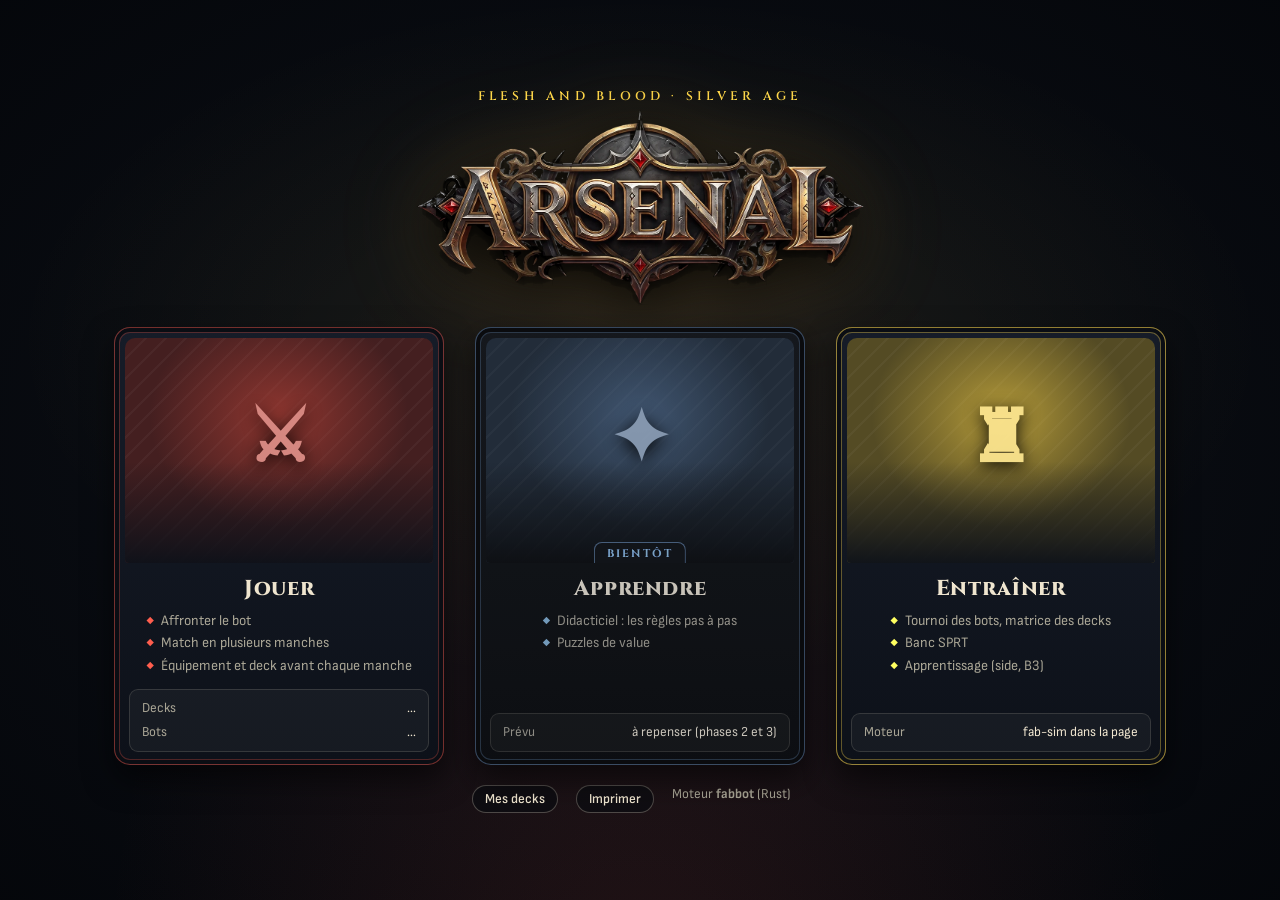
==== crates/ui/web/index.html @ 5b812be8 "Interface : lot 8 d'Arsenal, Entraîner (tournoi, SPRT, apprentissage dans la page) Co-Authored-By: C" ====
<!doctype html>
<html lang="fr" data-vue="accueil">
<head>
<meta charset="utf-8">
<meta name="viewport" content="width=device-width, initial-scale=1">
<title>Arsenal — FaB Silver Age</title>
<!-- Page servie par fab-web (crates/ui/src/serveur.rs, fichiers intégrés au
     programme). Un dossier par volet : commun/ (charte, navigation),
     accueil/, partie/, decks/. Plan : docs/rapatriement-arsenal.md. -->
<link rel="icon" href="commun/logo_arsenal.webp">
<link rel="stylesheet" href="https://fonts.googleapis.com/css2?family=Cinzel:wght@600;800&family=Sofia+Sans+Semi+Condensed:wght@400;600;700&family=IBM+Plex+Mono:wght@500;600&display=swap">
<link rel="stylesheet" href="commun/arsenal.css">
<link rel="stylesheet" href="accueil/accueil.css">
<link rel="stylesheet" href="partie/partie.css">
<link rel="stylesheet" href="partie/finition.css">
<link rel="stylesheet" href="decks/decks.css">
<link rel="stylesheet" href="impression/impression.css">
<link rel="stylesheet" href="entrainer/entrainer.css">
</head>
<body>
<section class="vue" id="v-accueil" aria-label="Accueil"></section>
<section class="vue" id="v-partie" aria-label="Partie">
  <div id="fx" aria-hidden="true"></div>
  <header>
    <a class="btn small home-btn" href="#accueil" title="Retour à l'accueil (le match continue)"><svg viewBox="0 0 24 24" fill="none" stroke="currentColor" stroke-width="2" aria-hidden="true"><path d="M3 11l9-7 9 7"/><path d="M5 10v10h14V10"/></svg>Accueil</a>
    <h1><img class="logo" src="commun/logo_arsenal.webp" alt="Arsenal" width="1200" height="531"></h1>
    <span class="info" id="info">Chargement…</span>
    <button id="b-annuler" title="Annuler votre dernier choix (touche A ou Ctrl+Z)">↶ Annuler</button>
    <span id="score"></span>
    <button id="b-exporter" title="Télécharger la sauvegarde du match (fichier .json)">Exporter</button>
    <button id="b-importer" title="Reprendre un match depuis un fichier de sauvegarde">Importer</button>
    <input type="file" id="f-importer" accept=".json,application/json" hidden>
    <button id="b-nouvelle">Nouveau match</button>
  </header>
  <main>
    <section id="preparation"></section>
    <section class="plateau" id="plateau">
      <div class="joueur" id="j-bot"></div>
      <div class="milieu" id="milieu"></div>
      <div class="joueur" id="j-vous"></div>
    </section>
    <aside>
      <div class="panneau">
        <h2>Votre choix</h2>
        <div id="resultat"></div>
        <div id="suite"></div>
        <div id="question"></div>
        <div id="options"></div>
        <div id="erreur"></div>
        <div class="reglages-fx">
          <label title="Cartes qui volent, impacts, PV qui défilent, bandeaux"><input type="checkbox" id="o-anim"> Animations</label>
          <label title="Le film des coups s'arrête avant les dégâts : cliquez « Continuer » (ou Espace)"><input type="checkbox" id="o-pause"> Pause avant les dégâts</label>
        </div>
        <p class="aide">Cliquez une carte surlignée pour la jouer, ou tirez-la : sur la chaîne pour la jouer ou défendre, sur votre pitch ou votre arsenal. Ou cliquez une option. Touches : 1 à 9 = option, P = passer, A ou Ctrl+Z = annuler. Survolez une carte pour son texte officiel.</p>
      </div>
      <div class="panneau" id="detail"><h2>Carte</h2><div class="vide">Survolez une carte.</div></div>
      <div class="panneau"><h2>Journal</h2><div id="journal"></div></div>
    </aside>
  </main>
  <div id="menu"></div>
  <div id="attente">Le bot réfléchit…</div>

  <dialog id="d-zone">
  <h2 id="d-zone-titre"></h2>
  <div id="d-zone-cartes" class="cartes"></div>
  <form method="dialog"><button>Fermer</button></form>
</dialog>
<dialog id="d-nouvelle">
    <form method="dialog" id="f-nouvelle">
      <h2 style="margin-top:0">Nouveau match</h2>
      <label>Votre deck <select name="deck"></select></label>
      <label>Deck du bot <select name="bot"></select></label>
      <label>Niveau du bot <select name="niveau"></select></label>
      <label>Manches à gagner <select name="manches"><option value="1">1 (une seule manche)</option><option value="2" selected>2 (au meilleur des 3)</option><option value="3">3 (au meilleur des 5)</option></select></label>
      <label>Graine <input name="graine" placeholder="au hasard" size="22"></label>
      <p class="aide">Avant chaque manche, vous choisissez votre équipement et vos 40 cartes parmi les 55. Même graine + mêmes decks = mêmes mélanges.</p>
      <button value="annuler" formnovalidate>Fermer</button>
      <button value="ok" class="principal">Lancer</button>
    </form>
  </dialog>

</section>
<section class="vue" id="v-decks" aria-label="Mes decks"></section>
<section class="vue" id="v-impression" aria-label="Imprimer"></section>
<section class="vue" id="v-entrainer" aria-label="Entraîner"></section>
<script src="commun/navigation.js"></script>
<script src="commun/cartes.js"></script>
<script src="accueil/accueil.js"></script>
<script src="partie/finition.js"></script>
<script src="partie/partie.js"></script>
<script src="decks/editeur.js"></script>
<script src="decks/decks.js"></script>
<script src="impression/impression.js"></script>
<script src="entrainer/entrainer.js"></script>
<script>Arsenal.montrer();</script>
</body>
</html>
---- crates/ui/web/commun/arsenal.css ----
/* Charte Arsenal, commune à tous les volets (lot 0 du plan de rapatriement,
   docs/rapatriement-arsenal.md). Reprise de l'Arsenal JS (gabarit.html,
   arsenal.css) : thème sombre, laiton, polices Cinzel / Sofia Sans / IBM Plex
   Mono (polices de secours si Internet manque). Chaque volet a sa propre
   feuille (accueil/, partie/…) : ici, seulement ce qui est partagé. */
:root {
  --bg: #0a0d13; --mat: #0e1219; --surface: #121722; --surface2: #171d2a;
  --ink: #efe5cf; --muted: #a9a595; --line: rgb(239 229 207 / .28); --line2: rgb(239 229 207 / .14);
  --primary: #efe5cf; --primary-ink: #14110c; --brass: #ffd84a; --brass-soft: rgb(255 216 74 / .12);
  --red: #e0574a; --yellow: #e6b422; --blue: #4f8fe0; --good: #63c98b; --dmg: #ff8a78;
  --glow: #ffe08a; --mc: #c9a24a; --oc: #c9483c;
  --shadow: 0 2px 6px rgb(0 0 0 / .65);
  --f-display: "Cinzel", "Palatino Linotype", Georgia, serif;
  --f-body: "Sofia Sans Semi Condensed", "Segoe UI", system-ui, sans-serif;
  --f-num: "IBM Plex Mono", ui-monospace, Menlo, monospace;
  color-scheme: dark;
}
* { box-sizing: border-box; }
html, body { min-height: 100%; }
body { margin: 0; background: var(--bg); color: var(--ink); font-family: var(--f-body); font-size: 15px; line-height: 1.35; }
button { font: inherit; color: inherit; }
h1, h2, h3 { font-family: var(--f-display); font-weight: 800; text-wrap: balance; }
.num { font-family: var(--f-num); font-variant-numeric: tabular-nums; }
.muted { color: var(--muted); }
[tabindex="-1"]:focus { outline: none; }

/* Boutons */
.btn { border: 1px solid var(--line); background: rgb(8 10 15 / .6); color: var(--ink); border-radius: 999px; padding: 6px 16px; cursor: pointer; min-height: 36px; font-weight: 700; transition: transform .12s, filter .12s, border-color .12s; }
.btn:hover { border-color: var(--ink); transform: translateY(-1px); }
.btn:active { transform: translateY(1px); }
.btn:focus-visible { outline: 2px solid #fff; outline-offset: 2px; }
.btn.primary { background: var(--primary); color: var(--primary-ink); border-color: var(--primary); box-shadow: 0 0 20px rgb(255 224 138 / .3); }
.btn.primary:hover { filter: brightness(1.08); }
.btn:disabled { opacity: .4; cursor: not-allowed; transform: none; box-shadow: none; }
.btn.quiet { background: transparent; }
.btn.small { min-height: 28px; padding: 3px 12px; font-size: .85rem; font-weight: 600; }
.btn.home-btn, a.btn { display: inline-flex; align-items: center; gap: 8px; text-decoration: none; }
.home-btn svg { width: 18px; height: 18px; }

/* Volets : un seul visible à la fois, choisi par le # de l'adresse (commun/navigation.js) */
.vue { display: none; }
html[data-vue="accueil"] #v-accueil, html[data-vue="partie"] #v-partie, html[data-vue="decks"] #v-decks, html[data-vue="impression"] #v-impression, html[data-vue="entrainer"] #v-entrainer { display: block; }

@media (prefers-reduced-motion: reduce) { *, *::before, *::after { animation: none !important; transition: none !important; } }
---- crates/ui/web/accueil/accueil.css ----
/* Accueil Arsenal (lot 0) : logo, trois volets Jouer / Apprendre / Entraîner.
   Repris d'arsenal.css de l'Arsenal JS. Pas de fond d'ArtStation (dépôt
   public) : seulement des halos. */
.homepg { position: relative; overflow: hidden; isolation: isolate; min-height: 100vh; min-height: 100dvh; }
.homepg::before { content: ""; position: absolute; inset: 0; z-index: -1; background: radial-gradient(ellipse 70% 55% at 50% 38%, rgb(255 216 74 / .08), transparent 70%), radial-gradient(ellipse at 50% 120%, rgb(201 72 60 / .14), transparent 60%), radial-gradient(ellipse at 50% 50%, transparent 40%, rgb(4 6 10 / .9)); }
.home { min-height: 100vh; min-height: 100dvh; display: flex; flex-direction: column; align-items: center; justify-content: center; gap: clamp(8px, 2.2vh, 24px); padding: clamp(10px, 2.5vh, 30px) 16px clamp(10px, 2vh, 24px); }
.brand { text-align: center; }
.brand small { display: block; font: 600 .78rem/1 var(--f-display); letter-spacing: .34em; color: var(--brass); margin-bottom: 4px; }
.brand h1 { margin: 0; line-height: 0; }
.brand .logo { width: clamp(240px, min(46vw, 50vh), 640px); max-width: 100%; height: auto; filter: drop-shadow(0 12px 26px rgb(0 0 0 / .85)) drop-shadow(0 0 40px rgb(255 190 70 / .18)); animation: logoin .9s cubic-bezier(.2,.8,.2,1) both; }
@keyframes logoin { from { opacity: 0; transform: translateY(-10px) scale(.96); } to { opacity: 1; transform: none; } }
.resume { display: flex; align-items: center; gap: 12px; flex-wrap: wrap; justify-content: center; padding: 8px 10px 8px 14px; border: 1px solid var(--line); border-radius: 999px; background: rgb(8 10 15 / .7); }
.resume[hidden] { display: none; }
.tiles3 { display: grid; grid-template-columns: repeat(3, minmax(0, 330px)); gap: clamp(16px, 2.4vw, 32px); width: 100%; justify-content: center; perspective: 1200px; }
.ht { --c: #c9a24a; position: relative; display: flex; flex-direction: column; text-align: left; padding: 0; border-radius: 16px; cursor: pointer; overflow: hidden; color: var(--ink); text-decoration: none;
  background: linear-gradient(180deg, #161c28, #0d1119); border: 1px solid color-mix(in srgb, var(--c) 55%, transparent);
  box-shadow: 0 14px 30px rgb(0 0 0 / .55), inset 0 0 0 4px rgb(10 13 19), inset 0 0 0 5px color-mix(in srgb, var(--c) 35%, transparent);
  transition: transform .25s cubic-bezier(.2,.8,.2,1), box-shadow .25s; transform-style: preserve-3d; }
.ht:hover, .ht:focus-visible { transform: translateY(-8px) rotateX(4deg); box-shadow: 0 24px 44px rgb(0 0 0 / .6), 0 0 40px color-mix(in srgb, var(--c) 40%, transparent), inset 0 0 0 4px rgb(10 13 19), inset 0 0 0 5px var(--c); }
.ht:focus-visible { outline: 2px solid #fff; outline-offset: 2px; }
.ht[aria-disabled="true"] { cursor: default; filter: saturate(.55) brightness(.85); }
.ht[aria-disabled="true"]:hover { transform: none; }
.ht .pic { position: relative; margin: 10px 10px 0; height: clamp(90px, 25vh, 250px); border-radius: 10px 10px 4px 4px; overflow: hidden; }
/* Illustration du volet : un dégradé à la couleur du volet (les images des cartes arrivent au lot 1) */
.ht .pic .art { position: absolute; inset: 0; transition: transform .6s; background:
  radial-gradient(ellipse 60% 70% at 50% 35%, color-mix(in srgb, var(--c) 55%, transparent), transparent 70%),
  repeating-linear-gradient(135deg, rgb(255 255 255 / .035) 0 2px, transparent 2px 14px),
  color-mix(in srgb, var(--c) 30%, #0b0e14); }
.ht .pic .art.illu { background-image: var(--art); background-repeat: no-repeat; background-size: 131.6% auto; background-position: 50% 24.1%; }
.ht .pic .art.illu ~ .sym { display: none; }
.ht .pic .split1 { clip-path: polygon(0 0, 62% 0, 38% 100%, 0 100%); }
.ht .pic .split2 { clip-path: polygon(62% 0, 100% 0, 100% 100%, 38% 100%); }
.ht .pic .vs { position: absolute; left: 50%; top: 50%; translate: -50% -50%; z-index: 2; font: 800 1.1rem/1 var(--f-display); color: var(--brass); text-shadow: 0 2px 8px #000; width: 46px; height: 46px; display: grid; place-items: center; border-radius: 50%; background: rgb(10 13 19 / .85); border: 1px solid var(--brass); }
.ht .pic .sym { position: absolute; left: 50%; top: 46%; translate: -50% -50%; z-index: 1; font: 800 clamp(2.6rem, 8vh, 4.6rem)/1 var(--f-display); color: color-mix(in srgb, var(--c) 60%, #fff); text-shadow: 0 4px 18px #000; opacity: .9; }
.ht:hover .pic .art { transform: scale(1.05); }
.ht .pic::after { content: ""; position: absolute; inset: 0; background: linear-gradient(180deg, transparent 55%, rgb(13 17 25 / .95)); }
.ht .badge { position: absolute; z-index: 2; left: 50%; bottom: -1px; translate: -50% 0; font: 700 .68rem/1 var(--f-display); letter-spacing: .2em; color: var(--c); filter: brightness(1.4); background: #0d1119; padding: 6px 12px 4px; border-radius: 8px 8px 0 0; border: 1px solid color-mix(in srgb, var(--c) 50%, transparent); border-bottom: 0; white-space: nowrap; }
.ht .txt { padding: clamp(6px, 1.2vh, 12px) 18px 4px; display: flex; flex-direction: column; gap: 6px; flex: 1; }
.ht h2 { margin: 0; font-size: clamp(1.1rem, 2.4vh, 1.35rem); letter-spacing: .03em; text-align: center; }
.ht .txt ul { margin: 2px 0 0; padding: 0; list-style: none; display: flex; flex-direction: column; gap: 3px; font-size: .9rem; color: var(--muted); align-self: center; }
.ht .txt li::before { content: "◆"; color: var(--c); font-size: .6rem; margin-right: 7px; vertical-align: 2px; filter: brightness(1.3); }
.ht .foot { margin: clamp(6px, 1.2vh, 10px) 14px clamp(8px, 1.4vh, 14px); padding: clamp(5px, 1vh, 9px) 12px; border-radius: 9px; background: rgb(255 255 255 / .04); border: 1px solid var(--line2); font-size: .85rem; display: flex; flex-direction: column; gap: 6px; }
.ht .foot .row { display: flex; justify-content: space-between; gap: 8px; align-items: center; }
.homefoot { display: flex; gap: 18px; flex-wrap: wrap; justify-content: center; color: var(--muted); font-size: .85rem; text-align: center; }
@media (max-width: 900px) { .tiles3 { grid-template-columns: minmax(0, 360px); } }
---- crates/ui/web/partie/partie.css ----
/* Écran de partie (lot 0 : l'écran d'origine de fab-web, rhabillé aux couleurs
   d'Arsenal ; les noms de variables d'origine pointent sur la charte commune). */
:root {
  --fond: var(--bg);
  --tapis: var(--surface);
  --zone: var(--surface2);
  --bord: var(--line2);
  --texte: var(--ink);
  --doux: var(--muted);
  --accent: var(--brass);
  --danger: var(--dmg);
  --ok: var(--good);
  --carte: #1b2029;
  --carte-texte: var(--ink);
  --rouge: var(--red);
  --jaune: var(--yellow);
  --bleu: var(--blue);
}
#v-partie { min-height: 100vh; background: radial-gradient(ellipse at 50% 0%, color-mix(in srgb, var(--oc) 14%, transparent), transparent 45%), radial-gradient(ellipse at 50% 100%, color-mix(in srgb, var(--mc) 14%, transparent), transparent 45%), var(--bg); }
header {
  display: flex; align-items: center; gap: 12px; flex-wrap: wrap;
  padding: 8px 16px; background: rgb(10 13 19 / .88); backdrop-filter: blur(8px); border-bottom: 1px solid var(--bord); position: sticky; top: 0; z-index: 5;
}
header h1 { margin: 0 8px 0 0; line-height: 0; }
header h1 .logo { height: 34px; width: auto; filter: drop-shadow(0 2px 6px rgb(0 0 0 / .8)); }
header .info { color: var(--doux); flex: 1; min-width: 200px; }
#v-partie button {
  font: inherit; color: var(--texte); background: rgb(8 10 15 / .6);
  border: 1px solid var(--line); border-radius: 999px; padding: 5px 14px; cursor: pointer;
}
#v-partie button:hover:not(:disabled) { border-color: var(--ink); }
#v-partie button:disabled { opacity: .45; cursor: default; }
#v-partie button.principal { background: var(--primary); color: var(--primary-ink); border-color: var(--primary); font-weight: 700; box-shadow: 0 0 16px rgb(255 224 138 / .25); }
main {
  display: grid; grid-template-columns: minmax(0, 1fr) 380px; gap: 12px; padding: 12px 16px;
}
@media (max-width: 1000px) { main { grid-template-columns: 1fr; } }
.plateau { display: flex; flex-direction: column; gap: 10px; min-width: 0; }
.joueur { background: linear-gradient(180deg, rgb(255 255 255 / .03), transparent 40%), var(--tapis); border: 1px solid var(--bord); border-radius: 10px; padding: 10px; }
.joueur.actif { border-color: var(--accent); box-shadow: 0 0 22px rgb(255 216 74 / .18); }
.entete-joueur { display: flex; align-items: center; gap: 14px; flex-wrap: wrap; margin-bottom: 6px; }
.heros { font: 800 16px/1.2 var(--f-display); letter-spacing: .03em; cursor: pointer; }
.vie { font: 600 22px/1 var(--f-num); color: var(--danger); }
.compteur { color: var(--doux); }
.compteur b { color: var(--texte); }
.marque { background: var(--danger); color: white; border-radius: 4px; padding: 0 6px; font-size: 12px; }
.rangees { display: flex; flex-wrap: wrap; gap: 8px 16px; }
.zone { min-width: 0; }
.zone > .titre { font: 600 10px/1.2 var(--f-display); text-transform: uppercase; letter-spacing: .14em; color: var(--doux); margin: 4px 0 3px; }
.cartes { display: flex; flex-wrap: wrap; gap: 6px; min-height: 20px; }
.vide { color: var(--doux); font-style: italic; font-size: 12px; padding: 2px 0; }
.carte {
  position: relative; width: 112px; min-height: 92px; padding: 14px 6px 22px;
  background: var(--carte); color: var(--carte-texte); border-radius: 7px;
  border: 2px solid transparent; cursor: pointer; user-select: none;
  box-shadow: var(--shadow); font-size: 12px; border-color: rgb(239 229 207 / .1);
}
.carte .bande { position: absolute; left: 0; right: 0; top: 0; height: 8px; border-radius: 5px 5px 0 0; background: #999; }
.carte.rouge .bande { background: var(--rouge); }
.carte.jaune .bande { background: var(--jaune); }
.carte.bleu .bande { background: var(--bleu); }
.carte .nom { font-family: var(--f-display); font-weight: 800; line-height: 1.15; padding-right: 12px; }
.carte .genre { color: var(--muted); font-size: 11px; }
.carte .det { color: #cfc7b3; font-size: 11px; margin-top: 2px; }
.carte .stats { position: absolute; left: 6px; right: 6px; bottom: 3px; display: flex; justify-content: space-between; font: 600 12px/1 var(--f-num); }
.carte .cout { position: absolute; right: 5px; top: 10px; font: 600 12px/1 var(--f-num); color: var(--brass); }
.carte .pui { color: var(--dmg); }
.carte .def { color: #9cc0f0; }
.carte.engage { transform: rotate(4deg); opacity: .75; }
.carte.cachee { width: 100px; height: 140px; min-height: 0; background: radial-gradient(circle at 50% 50%, #7a2318 0 18%, #2a0f0c 19% 30%, #14100e 31%); border: 1px solid #3a2f22; color: #f3e3d3; display: flex; align-items: center; justify-content: center; cursor: default; }
.carte.face-cachee { border-style: dashed; border-color: #7a5a3a; }
.carte .fc { color: #7a5a3a; font-size: 10px; font-style: italic; }
.carte.jouable { border-color: var(--glow); box-shadow: 0 0 0 1px var(--glow), 0 0 12px 2px rgb(255 224 138 / .55); animation: pulse 1.8s infinite; }
@keyframes pulse { 50% { box-shadow: 0 0 0 1px var(--glow), 0 0 22px 5px rgb(255 224 138 / .6); } }
.carte.petite { width: 96px; min-height: 60px; padding-bottom: 18px; }
.milieu { background: rgb(8 10 15 / .55); border: 1px dashed var(--bord); border-radius: 10px; padding: 10px; min-height: 60px; }
.maillon { display: flex; align-items: flex-start; gap: 10px; flex-wrap: wrap; padding: 6px 0; border-top: 1px solid var(--line2); }
.maillon:first-of-type { border-top: 0; }
.maillon .resume { min-width: 150px; color: var(--doux); }
.maillon .resume b { color: var(--texte); }
.pile li { margin: 2px 0; }
aside { display: flex; flex-direction: column; gap: 10px; min-width: 0; }
.panneau { background: var(--tapis); border: 1px solid var(--bord); border-radius: 10px; padding: 10px; }
.panneau h2 { font: 600 .78rem/1.2 var(--f-body); text-transform: uppercase; letter-spacing: .14em; color: var(--doux); margin: 0 0 6px; }
#question { font-weight: 700; margin-bottom: 8px; color: var(--accent); }
#options { display: flex; flex-direction: column; gap: 4px; max-height: 42vh; overflow: auto; }
#options button { text-align: left; border-radius: 10px; }
#options button .no { display: inline-block; min-width: 22px; color: var(--accent); font-weight: 700; }
#options button.passer { color: var(--doux); }
#detail .fiche { font-weight: 700; margin-bottom: 4px; }
#detail .type { color: var(--doux); font-style: italic; margin-bottom: 4px; }
#detail .texte { white-space: pre-wrap; }
#journal { max-height: 34vh; overflow: auto; font-size: 13px; }
#journal .debut { color: var(--accent); font-weight: 700; margin-top: 6px; }
#journal div { padding: 1px 0; }
#resultat { font: 800 20px/1.2 var(--f-display); color: var(--accent); }
#attente { position: fixed; right: 16px; bottom: 16px; background: rgb(8 10 15 / .9); color: var(--ink); border: 1px solid var(--accent); padding: 8px 14px; border-radius: 8px; display: none; }
#erreur { color: var(--danger); font-weight: 700; }
#menu { position: fixed; z-index: 10; background: #10141d; border: 1px solid var(--accent); border-radius: 8px; padding: 6px; display: none; flex-direction: column; gap: 4px; max-width: 360px; }
#menu button { text-align: left; }
dialog { background: linear-gradient(#141a26, #0c0f16); color: var(--texte); border: 1px solid var(--accent); border-radius: 10px; }
dialog label { display: block; margin: 8px 0; }
dialog select, dialog input { font: inherit; padding: 5px 8px; margin-left: 6px; border-radius: 8px; border: 1px solid var(--line); background: var(--surface); color: var(--ink); }
dialog h2 { font-size: 1.5rem; letter-spacing: .05em; }
dialog::backdrop { background: rgb(0 0 0 / .66); backdrop-filter: blur(3px); }
details summary { cursor: pointer; color: var(--doux); font-size: 12px; }
.aide { color: var(--doux); font-size: 12px; }
#score { font-weight: 700; color: var(--accent); }
#preparation { display: none; flex-direction: column; gap: 10px; min-width: 0; }
#preparation .bloc { background: var(--tapis); border: 1px solid var(--bord); border-radius: 10px; padding: 10px; }
#preparation h2 { font-size: 16px; letter-spacing: .03em; margin: 0 0 6px; }
.carte.choisie { border-color: var(--ok); box-shadow: 0 0 0 3px rgba(111,207,143,.45), 0 1px 3px rgba(0,0,0,.4); }
.carte.non-choisie { opacity: .55; }
.carte-deck { display: flex; flex-direction: column; align-items: center; gap: 3px; }
.qte { display: flex; align-items: center; gap: 4px; }
.qte button { padding: 0 9px; }
.qte b { min-width: 34px; text-align: center; }
#total { font-size: 18px; font-weight: 800; }
#total.ok { color: var(--ok); }
#total.ko { color: var(--danger); }
.barre { display: flex; align-items: center; gap: 12px; flex-wrap: wrap; position: sticky; top: 0; z-index: 2; background: var(--tapis); padding: 4px 0; }

/* ---------- Images des cartes (lot 1) ---------- */
.carte.img { width: 100px; height: 140px; min-height: 0; padding: 0; border: 0; border-radius: 5px; overflow: hidden; }
.carte.img.petite, .carte.cachee.petite { width: 86px; height: 120px; }
.carte.img > :not(img):not(.pastilles) { display: none; }
.carte.img > img { position: absolute; inset: 0; width: 100%; height: 100%; object-fit: cover; border-radius: 5px; }
.carte.img.jouable { outline: 2px solid var(--glow); outline-offset: 1px; }
.carte.img.choisie { outline: 3px solid var(--ok); outline-offset: 1px; }
.carte.img.face-cachee > img { filter: brightness(.7) saturate(.6); }
.carte .pastilles { position: absolute; left: 3px; right: 3px; bottom: 3px; display: flex; flex-wrap: wrap; gap: 2px; justify-content: flex-end; z-index: 2; }
.carte .pastilles span { font: 600 10px/1.1 var(--f-num); background: rgb(8 10 15 / .88); color: #fff; border: 1px solid var(--brass); border-radius: 999px; padding: 1px 5px; }
.carte .pastilles .pui { color: var(--dmg); } .carte .pastilles .def { color: #9cc0f0; }
#detail .grande { margin: 0 auto 8px; width: min(100%, 220px); aspect-ratio: .716; border-radius: 10px; overflow: hidden; box-shadow: 0 10px 30px #000; background: #1b2029; }
#detail .grande:not(:has(img)) { display: none; }
#detail .grande img { width: 100%; height: 100%; object-fit: cover; display: block; }
#detail .nom-fr { font: 800 1rem/1.2 var(--f-display); color: var(--brass); }
.ava { --s: 40px; width: var(--s); height: var(--s); border-radius: 50%; flex: none; background-color: #0b0e14; background-image: var(--art); background-size: 175% auto; background-position: 50% 21%; border: 2px solid var(--accent); cursor: pointer; }

/* ---------- Tapis (disposition de l'Arsenal JS) ----------
   H = héros, armes, arsenal, permanents ; S = équipement, pitch, deck,
   cimetière, banni (3 S empilées = héros + arsenal). Format 63 × 88 mm. */
#v-partie {
  --g: 7px;
  --H: clamp(84px, 13.5vh, 150px);
  --S: calc((2 * var(--H) - var(--g)) / 3);
  --W: calc(var(--H) * .716); --SW: calc(var(--S) * .716);
}
.joueur { padding: 8px 10px; }
.aire { display: grid; grid-template-columns: auto minmax(0, 1fr); gap: 8px 18px; align-items: start; }
.aire.o { grid-template-columns: minmax(0, 1fr) auto; }
.aire.o .arena { grid-column: 2; grid-row: 1; }
.aire.o .etat-joueur { grid-column: 1; grid-row: 1; align-items: flex-end; text-align: right; }
.aire .main-vous { grid-column: 1 / -1; }
.arena { display: flex; gap: var(--g); height: calc(2 * var(--H) + var(--g)); --c: var(--accent); }
.arena.o { flex-direction: row-reverse; --c: var(--danger); }
.col { display: flex; flex-direction: column; justify-content: space-between; align-items: center; gap: var(--g); flex: none; }
.arena.o .col { flex-direction: column-reverse; }
.col.large { width: var(--W); } .col.etroite { width: var(--SW); }
.col.bras { justify-content: center; }
.col.bras, .col.pitchcol { width: calc(var(--SW) * 1.45); }
.arena.m .col.bras, .arena.o .col.pitchcol { align-items: flex-start; }
.arena.o .col.bras, .arena.m .col.pitchcol { align-items: flex-end; }
.col .espace { height: var(--S); flex: none; }
.z { position: relative; flex: none; display: grid; place-items: center; border: 1px solid rgb(239 229 207 / .18); border-radius: 8px; background: rgb(6 8 12 / .42); padding: 0; color: inherit; font: inherit; }
#v-partie button.z { border-radius: 8px; padding: 0; background: rgb(6 8 12 / .42); }
.z.big { --zh: var(--H); height: var(--H); width: var(--W); }
.z.sm { --zh: var(--S); height: var(--S); width: var(--SW); }
.z::after { content: attr(data-l); position: absolute; left: 50%; translate: -50% 0; bottom: -7px; font: 600 .5rem/1 var(--f-display); letter-spacing: .12em; text-transform: uppercase; color: var(--doux); background: var(--tapis); padding: 1px 5px; border-radius: 4px; white-space: nowrap; pointer-events: none; z-index: 3; }
.arena.o .z::after { bottom: auto; top: -7px; }
.z.vide::before { content: attr(data-l); font: 600 .55rem/1.2 var(--f-display); letter-spacing: .1em; text-transform: uppercase; color: rgb(239 229 207 / .3); text-align: center; padding: 3px; }
.z.vide::after { display: none; }
.z > .n { position: absolute; right: 3px; top: 3px; z-index: 3; font: 600 11px/1 var(--f-num); background: rgb(8 10 15 / .88); border: 1px solid var(--line); border-radius: 999px; padding: 2px 5px; }
.z.heros { border: 2px solid var(--c); box-shadow: 0 0 18px color-mix(in srgb, var(--c) 45%, transparent); }
.arena.actif .z.heros { animation: herosactif 2.4s ease-in-out infinite; }
@keyframes herosactif { 50% { box-shadow: 0 0 30px 4px color-mix(in srgb, var(--c) 65%, transparent); } }
.z.heros.touche { animation: herostouche .5s both; }
.z .pv { position: absolute; left: 50%; translate: -50% 0; bottom: 8%; z-index: 3; font: 700 calc(var(--H) * .2)/1 var(--f-num); color: #fff; background: rgb(8 10 15 / .85); border: 2px solid var(--danger); border-radius: 999px; padding: 2px 10px; text-shadow: 0 1px 2px #000; }
.z .marque { position: absolute; top: 4px; left: 4px; z-index: 3; }
/* Une carte posée dans une zone en prend la taille */
.z .carte, .z .carte.petite, .z .carte.img, .z .carte.img.petite, .z .carte.cachee { width: calc(var(--zh) * .716 - 4px); height: calc(var(--zh) - 4px); min-height: 0; padding: 4px; font-size: 10px; overflow: hidden; }
.z .carte.img, .z .carte.img.petite { padding: 0; }
.z .carte .stats { font-size: 10px; }
.z .carte .det { display: none; }
.z .carte.img .det { display: block; }
.z .carte.engage { transform: rotate(8deg); }
.z .dos { width: calc(var(--zh) * .716 - 4px); height: calc(var(--zh) - 4px); border-radius: 5px; background: radial-gradient(circle at 50% 50%, #7a2318 0 18%, #2a0f0c 19% 30%, #14100e 31%); border: 1px solid #3a2f22; }
/* Pitch en éventail, collé au deck */
.z.sm.pitch { width: auto; min-width: var(--SW); display: flex; justify-content: flex-end; }
.arena.o .z.sm.pitch { justify-content: flex-start; }
.eventail { display: flex; }
.z.pitch .eventail > .carte + .carte { margin-left: calc(var(--SW) * (.45 / var(--k, 1)) - var(--SW)); }
/* Permanents (auras, objets, alliés) en paquet dans leur zone */
.perms { display: flex; justify-content: center; }
.perms > .carte { width: calc(var(--H) * .6) !important; height: calc(var(--H) * .84) !important; }
.perms > .carte + .carte { margin-left: calc(var(--H) * -.42); }
/* À côté du tapis : compteurs, main du bot */
.etat-joueur { display: flex; flex-direction: column; gap: 6px; min-width: 0; padding-top: 4px; }
.etat-joueur .qui { font: 800 15px/1.2 var(--f-display); letter-spacing: .03em; }
.etat-joueur .compteur b { font: 600 20px/1 var(--f-num); color: var(--brass); }
.main-bot .lib, .main-vous .lib { display: block; font: 600 10px/1.2 var(--f-display); text-transform: uppercase; letter-spacing: .14em; color: var(--doux); margin: 2px 0 4px; }
.dos-main { --zh: calc(var(--S) * .8); }
.dos-main .dos { width: calc(var(--zh) * .716); height: var(--zh); border-radius: 5px; background: radial-gradient(circle at 50% 50%, #7a2318 0 18%, #2a0f0c 19% 30%, #14100e 31%); border: 1px solid #3a2f22; box-shadow: var(--shadow); }
.dos-main .dos + .dos { margin-left: calc(var(--zh) * -.45); }
.aire.o .dos-main { justify-content: flex-end; }
#d-zone { max-width: 900px; }
#d-zone .cartes { max-height: 70vh; overflow: auto; margin: 10px 0; }
@media (max-width: 1250px) { .aire, .aire.o { grid-template-columns: minmax(0, 1fr); } .aire.o .arena, .aire.o .etat-joueur { grid-column: 1; grid-row: auto; } .aire.o .etat-joueur { align-items: flex-start; text-align: left; } }
.z .carte .pastilles { flex-direction: column; align-items: flex-end; flex-wrap: nowrap; }
.z .carte .pastilles span { font-size: 8px; max-width: 100%; overflow: hidden; text-overflow: ellipsis; white-space: nowrap; padding: 1px 4px; }

/* ---------- Ajustement avant la manche (lot 4c) ---------- */
.seg-sources { display: inline-flex; gap: 4px; align-items: center; flex-wrap: wrap; }
#v-partie .seg-sources button { border-radius: 999px; padding: 4px 12px; font-size: 13px; }
#v-partie .seg-sources button[aria-pressed=true] { background: var(--ink); color: var(--primary-ink, #14110c); border-color: var(--ink); }
.rangee-zones { display: flex; flex-wrap: wrap; gap: 8px 22px; }
.piles { --cw: 96px; display: flex; flex-wrap: wrap; gap: 12px 10px; align-items: flex-start; margin-top: 8px; }
.pile-cartes { position: relative; width: var(--cw); height: calc(var(--cw) / .716 + var(--cw) * .2 * (var(--t) - 1)); cursor: pointer; outline-offset: 3px; }
.pile-cartes .ex { position: absolute; left: 0; top: calc(var(--cw) * .2 * var(--i)); width: var(--cw); height: calc(var(--cw) / .716); border-radius: 6px; overflow: hidden; background: #1b2029; border: 1px solid var(--bord); box-shadow: 0 2px 6px #000; transition: filter .15s, transform .15s; }
.pile-cartes .ex img { position: absolute; inset: 0; width: 100%; height: 100%; object-fit: cover; }
.pile-cartes .ex .nm { position: absolute; left: 4px; right: 4px; top: 6px; font: 700 11px/1.15 var(--f-display); }
.pile-cartes .ex.a-img .nm { display: none; }
.pile-cartes .ex.c-rouge { border-top: 3px solid var(--rouge); } .pile-cartes .ex.c-jaune { border-top: 3px solid var(--jaune); } .pile-cartes .ex.c-bleu { border-top: 3px solid var(--bleu); }
.pile-cartes .ex.off { filter: grayscale(1) brightness(.4); }
.pile-cartes:hover .ex:not(.off) { transform: translateY(-2px); }
.pile-cartes .q { position: absolute; right: -4px; bottom: -6px; z-index: 5; font: 700 12px/1 var(--f-num); background: var(--brass); color: #14110c; border-radius: 999px; padding: 3px 7px; }
.pile-cartes.eteinte .q { background: #5a5f6a; color: #fff; }
.pile-cartes.secoue { animation: pilesecoue .3s; }
@keyframes pilesecoue { 25% { transform: translateX(-4px); } 75% { transform: translateX(4px); } }
---- crates/ui/web/partie/finition.css ----
/* Plateau animé (lot 2), d'après finition.css de l'Arsenal JS. */
#fx { position: fixed; inset: 0; pointer-events: none; z-index: 30; overflow: hidden; }
#fxc { position: absolute; inset: 0; }
.carte.vol { pointer-events: none; transition: none; animation: none; box-shadow: 0 16px 34px rgb(0 0 0 / .75); z-index: 31; }
.carte.slam { animation: slam .45s cubic-bezier(.2, .9, .3, 1); }
@keyframes slam { 0% { transform: scale(1.4) rotateX(24deg); filter: brightness(1.8); } 60% { transform: scale(.95); } 100% { transform: none; } }
.ava.touche { animation: herostouche .5s both; }
@keyframes herostouche { 20% { transform: scale(1.25); box-shadow: 0 0 0 4px #ff5a44, 0 0 30px #ff2a00; filter: brightness(1.6) saturate(1.4); } }
.vie b { display: inline-block; font: inherit; }
.vie b.bump { animation: viebump .18s; }
@keyframes viebump { 50% { transform: scale(1.35); filter: brightness(1.8); } }
#plateau.secoue { animation: secoue .38s; }
@keyframes secoue { 15% { transform: translate(-7px, 4px) rotate(-.3deg); } 35% { transform: translate(6px, -5px) rotate(.3deg); } 55% { transform: translate(-4px, 3px); } 75% { transform: translate(3px, -2px); } }
.fxfloat { position: absolute; translate: -50% -50%; font: 800 3.2rem/1 var(--f-display); color: #ff5a44; text-shadow: 0 4px 0 #3a0600, 0 0 30px #ff2a00, 0 0 4px #fff; animation: dmgfloat 1.5s cubic-bezier(.2, .8, .3, 1) forwards; white-space: nowrap; }
.fxfloat.big { font-size: 4.6rem; }
.fxfloat.plus { color: var(--brass); font-size: 2.2rem; text-shadow: 0 3px 0 #3a2a00, 0 0 24px #ffb400; }
@keyframes dmgfloat { 0% { opacity: 0; transform: scale(.5); } 15% { opacity: 1; transform: translateY(-8px) scale(1.2); } 80% { opacity: 1; transform: translateY(-40px); } 100% { opacity: 0; transform: translateY(-56px); } }
.fxbanner { position: absolute; text-align: center; padding: 14px 0; font: 800 clamp(1.4rem, 3vw, 2.4rem)/1 var(--f-display); letter-spacing: .1em; color: #fff; text-shadow: 0 2px 10px #000;
  background: linear-gradient(90deg, transparent, color-mix(in srgb, var(--c) 75%, #000) 25%, color-mix(in srgb, var(--c) 75%, #000) 75%, transparent); animation: sweep 1.3s ease-out both; }
.fxbanner.petite { padding: 6px 0; font-size: .95rem; letter-spacing: .14em; text-transform: uppercase; animation-duration: 1.1s; }
@keyframes sweep { 0% { opacity: 0; transform: translateX(-12%) scaleX(.6); } 20%, 70% { opacity: 1; transform: none; } 100% { opacity: 0; transform: translateX(8%); } }

/* Tirer une carte : chaîne de laiton vers la zone visée */
.carte.tiree { z-index: 40; cursor: grabbing; box-shadow: 0 24px 40px rgb(0 0 0 / .7), 0 0 0 2px var(--glow); animation: none; transition: none; }
#j-vous .carte.jouable { touch-action: none; }
[data-depot].depot { outline: 2px dashed rgb(255 224 138 / .55); outline-offset: 3px; border-radius: 10px; }
[data-depot].vise { outline: 2px solid var(--glow); background: rgb(255 224 138 / .1); box-shadow: 0 0 26px 4px rgb(255 224 138 / .35); }
#visee { position: absolute; inset: 0; width: 100%; height: 100%; opacity: 0; transition: opacity .16s; filter: drop-shadow(0 2px 3px rgb(0 0 0 / .85)); }
#visee.on { opacity: 1; }
#visee path { fill: none; stroke-linecap: round; }
#v1 { stroke: #e2c070; stroke-width: 9; stroke-dasharray: 11 13; }
#v2 { stroke: #10131a; stroke-width: 4.2; stroke-dasharray: 11 13; }
#v3 { stroke: #b08c44; stroke-width: 3; stroke-dasharray: 9 15; stroke-dashoffset: -13; }
#vbout { fill: #f3dc9c; stroke: #5a4315; stroke-width: 1.5; }

/* Film des coups du bot */
#film-passer { position: fixed; right: 16px; bottom: 16px; z-index: 35; border-radius: 999px; padding: 6px 14px; background: rgb(8 10 15 / .9); color: var(--ink); border: 1px solid var(--line); cursor: pointer; }
#film-passer[hidden] { display: none; }
.reglages-fx { display: flex; gap: 14px; flex-wrap: wrap; margin-top: 10px; font-size: 13px; color: var(--muted); }
.reglages-fx label { display: inline-flex; align-items: center; gap: 5px; cursor: pointer; }
.reglages-fx input { accent-color: var(--brass); }
#plateau.film .carte.jouable { animation: none; border-color: transparent; outline: none; box-shadow: var(--shadow); }
---- crates/ui/web/decks/decks.css ----
/* Volet « Mes decks » (lot 4a). Tout est sous #v-decks. */
#v-decks { padding: 12px 16px 40px; }
#v-decks .dk-tete { display: flex; align-items: center; gap: 16px; flex-wrap: wrap; margin-bottom: 14px; }
#v-decks .dk-tete h1 { font-size: 1.6rem; letter-spacing: .04em; }
#v-decks .dk-corps { display: grid; grid-template-columns: minmax(0, 1fr) minmax(0, 1fr); gap: 16px; align-items: start; }
@media (max-width: 900px) { #v-decks .dk-corps { grid-template-columns: minmax(0, 1fr); } }
#v-decks .dk-bloc { background: var(--surface); border: 1px solid var(--line); border-radius: 12px; padding: 14px; min-width: 0; }
#v-decks h2 { font: 800 1.05rem/1.2 var(--f-display); letter-spacing: .04em; margin-bottom: 6px; }
#v-decks .petit { font-size: .85rem; margin: 0 0 10px; }
#v-decks .dk-liste { display: flex; flex-direction: column; gap: 8px; }
#v-decks .dk-deck { display: flex; gap: 10px; align-items: flex-start; padding: 8px; border: 1px solid var(--line); border-radius: 10px; }
#v-decks .dk-deck.jouable { border-color: color-mix(in srgb, var(--good, #63c98b) 55%, transparent); }
#v-decks .dk-deck ul, #v-decks .dk-resultat ul { margin: 4px 0 0; padding-left: 18px; font-size: .88rem; }
#v-decks .ava { --s: 44px; width: var(--s); height: var(--s); border-radius: 50%; flex: none; background-color: #0b0e14; background-image: var(--art); background-size: 175% auto; background-position: 50% 21%; border: 2px solid var(--line); }
#v-decks .dk-champ { display: flex; align-items: center; gap: 8px; margin-bottom: 8px; }
#v-decks input, #v-decks textarea { font: inherit; color: var(--ink); background: rgb(8 10 15 / .6); border: 1px solid var(--line); border-radius: 8px; padding: 6px 8px; }
#v-decks input { flex: 1; min-width: 0; }
#v-decks textarea { width: 100%; font-family: var(--f-num); font-size: .85rem; resize: vertical; }
#v-decks .dk-boutons { display: flex; gap: 8px; margin: 8px 0; }
#v-decks .dk-resultat { min-height: 1.5em; }
#v-decks .dk-ok { color: var(--good, #63c98b); font-weight: 700; }
#v-decks .dk-ko { color: var(--dmg, #ff8a78); font-weight: 700; }
#v-decks .dk-deck { flex-wrap: wrap; }
#v-decks .dk-deck > div:nth-child(2) { flex: 1; min-width: 0; }
#v-decks .dk-deck.compact { align-items: center; padding: 5px 8px; }
#v-decks .dk-deck.compact b { flex: 1; }
#v-decks .dk-actions { display: flex; gap: 6px; align-self: center; }
#v-decks .dk-h2b { margin-top: 16px; }
#v-decks select { font: inherit; color: var(--ink); background: rgb(8 10 15 / .6); border: 1px solid var(--line); border-radius: 8px; padding: 5px 8px; }
#v-decks details summary { cursor: pointer; margin-top: 12px; color: var(--muted); }

/* ---------- Éditeur (lot 4b) ---------- */
#ed-vue .ed-nom { font: 800 1.3rem/1.2 var(--f-display); letter-spacing: .03em; background: transparent; border: 1px solid transparent; border-radius: 8px; padding: 4px 8px; min-width: 0; flex: 0 1 340px; }
#ed-vue .ed-nom:hover, #ed-vue .ed-nom:focus { border-color: var(--line); }
#ed-vue .ed-actions { margin-left: auto; display: flex; gap: 6px; flex-wrap: wrap; }
#ed-vue .ed-corps { display: grid; grid-template-columns: minmax(0, 1fr) 380px; gap: 14px; align-items: start; }
@media (max-width: 1000px) { #ed-vue .ed-corps { grid-template-columns: minmax(0, 1fr); } }
#ed-vue .ed-col, #ed-vue .ed-deck { background: var(--surface); border: 1px solid var(--line); border-radius: 12px; padding: 12px; min-width: 0; }
#ed-vue .ed-deck { position: sticky; top: 8px; max-height: calc(100vh - 16px); overflow: auto; }
#ed-vue .ed-filtres { display: flex; flex-wrap: wrap; gap: 8px 14px; align-items: center; margin-bottom: 8px; }
#ed-vue .ed-filtres input[type=search] { flex: 1 1 260px; }
#ed-vue .grp { display: inline-flex; gap: 4px; align-items: center; flex-wrap: wrap; }
#ed-vue .grp > span:first-child { font: 600 .62rem/1 var(--f-display); letter-spacing: .12em; text-transform: uppercase; color: var(--muted); margin-right: 2px; }
#ed-vue .tg { font: 600 .8rem/1 var(--f-body); color: var(--muted); background: transparent; border: 1px solid var(--line); border-radius: 999px; padding: 5px 10px; cursor: pointer; }
#ed-vue .tg[aria-pressed=true] { color: var(--primary-ink, #14110c); background: var(--ink); border-color: var(--ink); }
#ed-vue .tg.pip-rouge { border-color: var(--red, #e0574a); } #ed-vue .tg.pip-jaune { border-color: var(--yellow, #e6b422); } #ed-vue .tg.pip-bleu { border-color: var(--blue, #4f8fe0); }
#ed-vue .ed-grille { --cw: 150px; display: grid; grid-template-columns: repeat(auto-fill, minmax(var(--cw), 1fr)); gap: 8px; margin: 8px 0; }
#ed-vue .ec { position: relative; aspect-ratio: .716; border-radius: 8px; overflow: hidden; cursor: pointer; background: #1b2029; border: 1px solid var(--line); user-select: none; transition: transform .12s; }
#ed-vue .ec:hover { transform: translateY(-2px); border-color: var(--ink); }
#ed-vue .ec img { position: absolute; inset: 0; width: 100%; height: 100%; object-fit: cover; }
#ed-vue .ec .cadre { padding: 8px; display: flex; flex-direction: column; gap: 4px; font-size: .8rem; }
#ed-vue .ec.a-img .cadre { display: none; }
#ed-vue .ec.rouge { box-shadow: inset 0 3px 0 var(--red, #e0574a); } #ed-vue .ec.jaune { box-shadow: inset 0 3px 0 var(--yellow, #e6b422); } #ed-vue .ec.bleu { box-shadow: inset 0 3px 0 var(--blue, #4f8fe0); }
#ed-vue .ec.nobot img { filter: grayscale(.85) brightness(.7); }
#ed-vue .ec.nobot::after { content: "pas codée"; position: absolute; left: 6px; top: 6px; font: 600 .62rem/1 var(--f-body); background: rgb(8 10 15 / .85); border-radius: 999px; padding: 3px 6px; color: var(--muted); }
#ed-vue .ec .n { position: absolute; right: 6px; bottom: 6px; font: 700 1rem/1 var(--f-num); background: var(--brass, #ffd84a); color: #14110c; border-radius: 999px; padding: 3px 8px; }
#ed-vue .ec .n:empty { display: none; }
#ed-vue .ec.max { outline: 2px solid var(--brass, #ffd84a); outline-offset: -2px; }
#ed-vue .ec.secoue { animation: edsecoue .35s; }
@keyframes edsecoue { 25% { transform: translateX(-5px); } 75% { transform: translateX(5px); } }
#ed-vue .ed-heros { display: flex; gap: 10px; align-items: center; margin-bottom: 10px; }
#ed-vue .ed-heros b { font: 800 1.05rem/1.2 var(--f-display); }
#ed-vue .ed-compteurs { display: flex; flex-wrap: wrap; gap: 6px 14px; font-size: .9rem; }
#ed-vue .ed-compteurs .ko { color: var(--dmg, #ff8a78); }
#ed-vue .pitchs { display: flex; width: 100%; height: 14px; border-radius: 999px; overflow: hidden; }
#ed-vue .pitchs i { font: 600 .65rem/14px var(--f-num); text-align: center; color: #14110c; font-style: normal; }
#ed-vue .pip-rouge { background: var(--red, #e0574a); } #ed-vue .pip-jaune { background: var(--yellow, #e6b422); } #ed-vue .pip-bleu { background: var(--blue, #4f8fe0); } #ed-vue .pip-n { background: #5a5f6a; }
#ed-vue .ed-courbe { display: grid; grid-template-columns: repeat(5, 1fr); gap: 6px; height: 80px; margin: 12px 0 6px; align-items: end; }
#ed-vue .ed-courbe div { position: relative; height: 100%; display: flex; flex-direction: column; justify-content: flex-end; align-items: center; }
#ed-vue .ed-courbe i { width: 100%; background: linear-gradient(var(--brass, #ffd84a), #b48a1e); border-radius: 4px 4px 0 0; min-height: 2px; }
#ed-vue .ed-courbe span { font-size: .7rem; color: var(--muted); }
#ed-vue .ed-courbe b { position: absolute; top: 0; font-size: .7rem; }
#ed-vue h3 { font: 600 .7rem/1.2 var(--f-display); letter-spacing: .14em; text-transform: uppercase; color: var(--muted); margin: 12px 0 4px; }
#ed-vue .rw { display: grid; grid-template-columns: 6px minmax(0, 1fr) auto 24px 24px 24px; gap: 6px; align-items: center; padding: 2px 0; border-bottom: 1px solid rgb(239 229 207 / .08); font-size: .88rem; }
#ed-vue .rw > i { width: 6px; height: 18px; border-radius: 3px; }
#ed-vue .rw .nm { overflow: hidden; text-overflow: ellipsis; white-space: nowrap; }
#ed-vue .rw.nobot .nm { color: var(--muted); font-style: italic; }
#ed-vue .rw.eclair { animation: edeclair 1s; }
@keyframes edeclair { from { background: rgb(255 216 74 / .3); } }
#ed-vue .rw b { text-align: center; }
#ed-vue .op { width: 24px; height: 24px; border-radius: 50%; border: 1px solid var(--line); background: transparent; color: var(--ink); cursor: pointer; padding: 0; }
#ed-vue kbd { font: 600 .7rem/1 var(--f-num); border: 1px solid var(--line); border-radius: 4px; padding: 1px 4px; }
---- crates/ui/web/impression/impression.css ----
/* Volet « Imprimer » (lot 5). À l'écran : réglages + aperçu des feuilles ;
   à l'impression : les feuilles seules, à taille réelle. */
#v-impression { padding: 12px 16px 40px; }
#v-impression .im-reglages { display: flex; flex-wrap: wrap; gap: 10px 18px; align-items: center; margin-bottom: 8px; }
#v-impression select { font: inherit; color: var(--ink); background: rgb(8 10 15 / .6); border: 1px solid var(--line); border-radius: 8px; padding: 5px 8px; margin-left: 4px; }
#v-impression .petit { font-size: .85rem; }
#v-impression .dk-tete { display: flex; align-items: center; gap: 16px; flex-wrap: wrap; margin-bottom: 14px; }
#v-impression .dk-tete h1 { font-size: 1.6rem; letter-spacing: .04em; }
.im-planches { --l: 210mm; --h: 297mm; display: flex; flex-direction: column; align-items: center; gap: 18px; }
.im-planches[data-papier=Letter] { --l: 215.9mm; --h: 279.4mm; }
.im-feuille { width: var(--l); height: var(--h); background: #fff; display: grid; place-items: center; box-shadow: 0 6px 24px #000; break-after: page; overflow: hidden; }
.im-grille { display: grid; grid-template-columns: repeat(3, 63mm); grid-auto-rows: 88mm; gap: var(--im-espace, 0mm); position: relative; }
.im-carte { position: relative; width: 63mm; height: 88mm; overflow: hidden; background: #f2f2f2; color: #222; display: grid; place-items: center; text-align: center; font: 600 11pt/1.2 var(--f-display); padding: 4mm; }
.im-carte img { position: absolute; inset: 0; width: 100%; height: 100%; object-fit: cover; }
/* Traits de coupe : un trait fin aux coins de chaque carte, à l'extérieur */
.im-carte::before, .im-carte::after { content: ""; position: absolute; inset: 0; pointer-events: none; z-index: 2; }
.im-planches:not(.sans-traits) .im-carte::after { box-shadow: inset 0 0 0 .15mm rgb(0 0 0 / .35); }
@media print {
  body { background: #fff !important; }
  html, body { margin: 0; }
  body > *:not(#v-impression), #v-impression .im-ecran { display: none !important; }
  #v-impression { display: block !important; padding: 0; }
  .im-planches { gap: 0; display: block; }
  .im-feuille { box-shadow: none; margin: 0; }
  .im-feuille:last-child { break-after: auto; }
}
---- crates/ui/web/entrainer/entrainer.css ----
/* Volet « Entraîner » (lot 8) : réglages du tournoi, historique,
   résultat (avancement, chiffres, SPRT, matrice, classement), tâches. */
#v-entrainer { padding: 12px 16px 40px; max-width: 1500px; margin: 0 auto; }
#v-entrainer .dk-tete { display: flex; align-items: center; gap: 16px; flex-wrap: wrap; margin-bottom: 14px; }
#v-entrainer .dk-tete h1 { font-size: 1.6rem; letter-spacing: .04em; }
#v-entrainer h2 { font-size: 1.1rem; margin: 0 0 10px; letter-spacing: .03em; }
#v-entrainer .petit { font-size: .85rem; }
#v-entrainer select, #v-entrainer input[type=number] { font: inherit; color: var(--ink); background: rgb(8 10 15 / .6); border: 1px solid var(--line); border-radius: 8px; padding: 4px 8px; margin-left: 4px; }
#v-entrainer input[type=number] { width: 6.5em; }
#v-entrainer code { font-family: var(--f-mono, monospace); font-size: .9em; }
.en-grille { display: grid; grid-template-columns: minmax(0, 3fr) minmax(0, 2fr); gap: 14px; }
@media (max-width: 900px) { .en-grille { grid-template-columns: 1fr; } }
.en-bloc { border: 1px solid var(--line2); border-radius: 14px; background: rgb(8 10 15 / .45); padding: 14px 16px; margin-bottom: 14px; min-width: 0; }
.en-form { display: flex; flex-wrap: wrap; gap: 10px; }
.en-form fieldset { border: 1px solid var(--line2); border-radius: 10px; padding: 6px 10px 8px; display: flex; flex-direction: column; gap: 6px; margin: 0; }
.en-form legend { color: var(--muted); font-size: .8rem; padding: 0 4px; }
.en-decks { margin: 12px 0; }
.en-decks-tete { display: flex; align-items: center; gap: 8px; flex-wrap: wrap; margin-bottom: 6px; }
.en-coches { display: flex; flex-wrap: wrap; gap: 4px 14px; }
.en-coches label { white-space: nowrap; }
.en-coches label.maison small { color: var(--yellow); }
.en-actions { display: flex; align-items: center; gap: 10px; flex-wrap: wrap; }
.en-hist table, .en-classement { border-collapse: collapse; width: 100%; }
.en-hist td, .en-classement td { padding: 4px 6px; border-bottom: 1px solid var(--line2); }
.en-hist td.num { white-space: nowrap; }
.en-hist td:last-child { white-space: nowrap; text-align: right; }
.en-res-tete { display: flex; align-items: baseline; gap: 12px; flex-wrap: wrap; }
.en-res-tete h2 { margin: 0; }
.en-export { margin-left: auto; display: flex; gap: 6px; }
.en-prog { display: flex; align-items: center; gap: 12px; flex-wrap: wrap; margin: 12px 0; }
.en-prog .barre { flex: 1 1 240px; height: 10px; border-radius: 999px; background: rgb(239 229 207 / .1); overflow: hidden; }
.en-prog .barre i { display: block; height: 100%; background: linear-gradient(90deg, #b8860b, var(--yellow)); transition: width .4s; }
.en-chiffres { display: flex; flex-wrap: wrap; gap: 10px; margin-bottom: 12px; }
.en-chiffres > div { border: 1px solid var(--line2); border-radius: 10px; padding: 6px 12px; display: flex; flex-direction: column; min-width: 120px; }
.en-chiffres small { color: var(--muted); font-size: .75rem; }
.en-chiffres b { font-size: 1.35rem; }
.en-chiffres .mauvais b { color: var(--dmg); }
.en-sprt { display: flex; align-items: center; gap: 12px; flex-wrap: wrap; margin-bottom: 12px; }
.en-llr { position: relative; width: 220px; height: 10px; border-radius: 999px; background: linear-gradient(90deg, rgb(224 87 74 / .45), rgb(239 229 207 / .1) 50%, rgb(99 201 139 / .45)); }
.en-llr i { position: absolute; top: -3px; left: calc(50% + var(--x) * 50% - 2px); width: 4px; height: 16px; border-radius: 2px; background: var(--ink); }
.en-deux { display: grid; grid-template-columns: minmax(0, 3fr) minmax(220px, 1fr); gap: 16px; align-items: start; }
@media (max-width: 900px) { .en-deux { grid-template-columns: 1fr; } }
.en-matrice-cadre { overflow-x: auto; }
.en-matrice { border-collapse: collapse; font-variant-numeric: tabular-nums; }
.en-matrice th { font-weight: 600; font-size: .8rem; color: var(--muted); padding: 3px 6px; text-align: right; white-space: nowrap; }
.en-matrice thead th { text-align: center; }
.en-matrice td { text-align: center; padding: 4px 6px; min-width: 2.6em; border: 1px solid rgb(8 10 15 / .8); }
/* --s : score de A entre 0 et 1 ; rouge sous 50 %, vert au-dessus. */
.en-matrice td.sc { background: color-mix(in srgb, var(--good) calc(max(0, var(--s) - .5) * 160%), color-mix(in srgb, var(--red) calc(max(0, .5 - var(--s)) * 160%), rgb(239 229 207 / .06))); }
.en-matrice td.vide { color: var(--muted); }
.en-matrice tr.moy th, .en-matrice tr.moy td { border-top: 2px solid var(--line); }
.en-messages { color: var(--muted); font-size: .85rem; margin: 10px 0 0; padding-left: 18px; }
.en-journal { max-height: 320px; overflow: auto; background: rgb(0 0 0 / .45); border: 1px solid var(--line2); border-radius: 10px; padding: 10px; font-size: .8rem; white-space: pre-wrap; margin-top: 10px; }
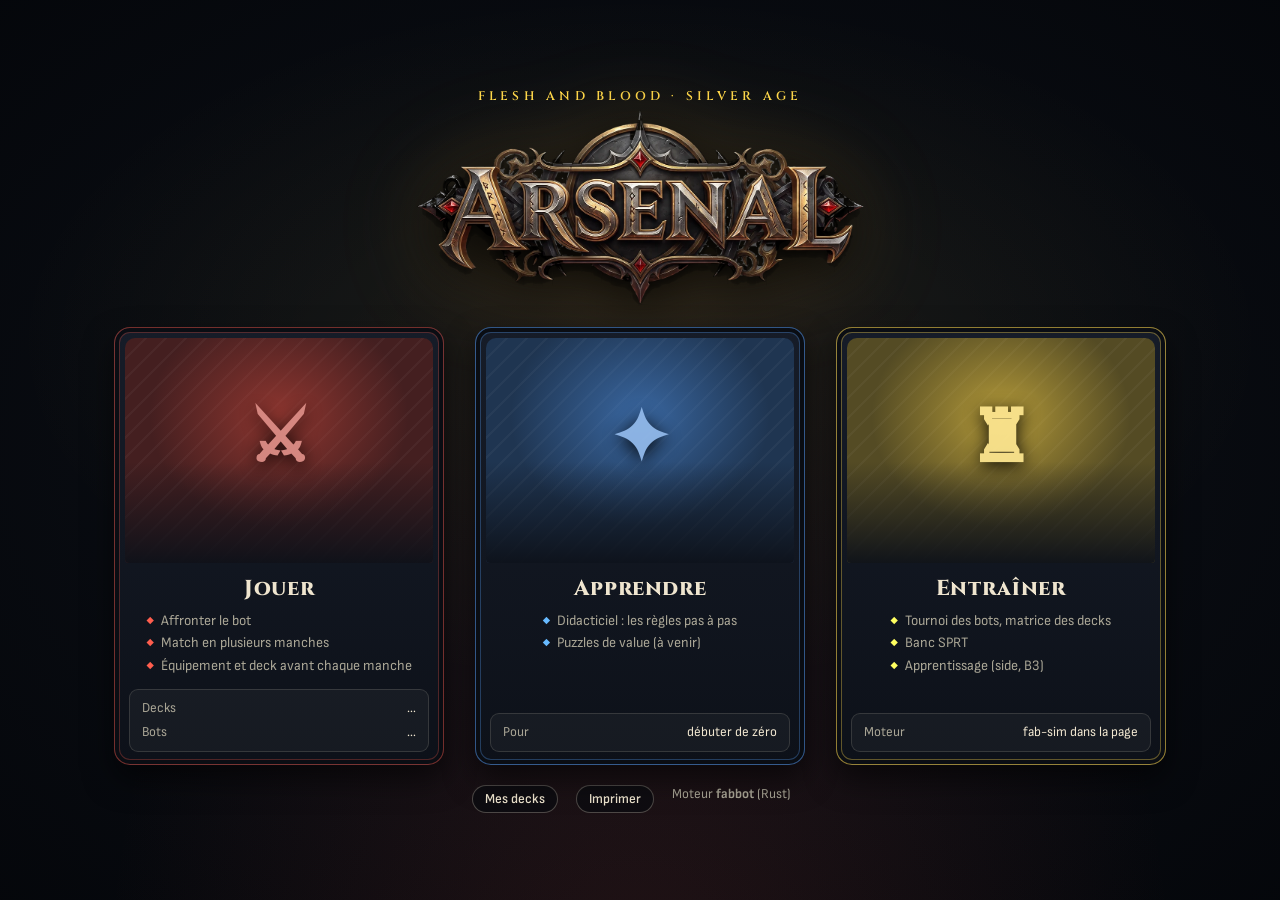
==== commit a32fec80: "Apprendre : volet du didacticiel, scènes sur le moteur, chapitre 1 Volet #apprendre (sommaire, leçon" ====
--- a/crates/ui/web/index.html
+++ b/crates/ui/web/index.html
@@ -13,9 +13,11 @@
 <link rel="stylesheet" href="accueil/accueil.css">
 <link rel="stylesheet" href="partie/partie.css">
 <link rel="stylesheet" href="partie/finition.css">
+<link rel="stylesheet" href="partie/extras.css">
 <link rel="stylesheet" href="decks/decks.css">
 <link rel="stylesheet" href="impression/impression.css">
 <link rel="stylesheet" href="entrainer/entrainer.css">
+<link rel="stylesheet" href="apprendre/apprendre.css">
 </head>
 <body>
 <section class="vue" id="v-accueil" aria-label="Accueil"></section>
@@ -30,6 +32,7 @@
     <button id="b-exporter" title="Télécharger la sauvegarde du match (fichier .json)">Exporter</button>
     <button id="b-importer" title="Reprendre un match depuis un fichier de sauvegarde">Importer</button>
     <input type="file" id="f-importer" accept=".json,application/json" hidden>
+    <button id="b-bug" title="Décrire un problème : il est enregistré avec la partie, pour la rejouer">Signaler un bug</button>
     <button id="b-nouvelle">Nouveau match</button>
   </header>
   <main>
@@ -47,6 +50,7 @@
         <div id="question"></div>
         <div id="options"></div>
         <div id="erreur"></div>
+        <div id="aide-bot" class="aide-bot"></div>
         <div class="reglages-fx">
           <label title="Cartes qui volent, impacts, PV qui défilent, bandeaux"><input type="checkbox" id="o-anim"> Animations</label>
           <label title="Le film des coups s'arrête avant les dégâts : cliquez « Continuer » (ou Espace)"><input type="checkbox" id="o-pause"> Pause avant les dégâts</label>
@@ -65,6 +69,16 @@
   <div id="d-zone-cartes" class="cartes"></div>
   <form method="dialog"><button>Fermer</button></form>
 </dialog>
+<dialog id="d-bug">
+    <form method="dialog" id="f-bug">
+      <h2 style="margin-top:0">Signaler un bug</h2>
+      <p class="aide">Décrivez ce qui ne va pas (règle mal appliquée, choix bizarre du bot, affichage…). La partie en cours est jointe : on pourra la rejouer coup par coup.</p>
+      <textarea id="t-bug" rows="6" cols="50" placeholder="Ex. : au tour 4, Hala a perdu 3 PV alors que l'attaque était bloquée."></textarea>
+      <p id="bug-msg" class="aide"></p>
+      <button value="annuler" formnovalidate>Fermer</button>
+      <button value="ok" class="principal" id="b-bug-envoyer">Enregistrer</button>
+    </form>
+  </dialog>
 <dialog id="d-nouvelle">
     <form method="dialog" id="f-nouvelle">
       <h2 style="margin-top:0">Nouveau match</h2>
@@ -83,15 +97,19 @@
 <section class="vue" id="v-decks" aria-label="Mes decks"></section>
 <section class="vue" id="v-impression" aria-label="Imprimer"></section>
 <section class="vue" id="v-entrainer" aria-label="Entraîner"></section>
+<section class="vue" id="v-apprendre" aria-label="Apprendre"></section>
 <script src="commun/navigation.js"></script>
 <script src="commun/cartes.js"></script>
 <script src="accueil/accueil.js"></script>
 <script src="partie/finition.js"></script>
 <script src="partie/partie.js"></script>
+<script src="partie/extras.js"></script>
 <script src="decks/editeur.js"></script>
 <script src="decks/decks.js"></script>
 <script src="impression/impression.js"></script>
 <script src="entrainer/entrainer.js"></script>
+<script src="apprendre/lecons.js"></script>
+<script src="apprendre/apprendre.js"></script>
 <script>Arsenal.montrer();</script>
 </body>
 </html>
--- a/crates/ui/web/partie/extras.css
+++ b/crates/ui/web/partie/extras.css
@@ -0,0 +1,12 @@
+/* Extras de la partie (lot 9) : conseil, barre d'évaluation, Bot contre Bot. */
+.aide-bot { margin-top: 10px; padding-top: 8px; border-top: 1px solid var(--line2); display: flex; flex-direction: column; gap: 6px; }
+.aide-bot[hidden] { display: none; }
+.ab-ligne { display: flex; align-items: center; gap: 6px; flex-wrap: wrap; }
+.ab-ligne select { font: inherit; color: var(--ink); background: rgb(8 10 15 / .6); border: 1px solid var(--line); border-radius: 8px; padding: 2px 6px; }
+#ab-auto[aria-pressed="true"] { border-color: var(--yellow); color: var(--yellow); }
+.ab-conseil { font-size: .85rem; color: var(--yellow); min-height: 1em; }
+#options button.conseil { outline: 2px solid var(--yellow); outline-offset: 1px; }
+.ab-eval { display: flex; align-items: center; gap: 8px; font-size: .8rem; color: var(--muted); }
+.ab-barre { flex: 1; height: 8px; border-radius: 999px; background: rgb(224 87 74 / .55); overflow: hidden; }
+.ab-barre i { display: block; height: 100%; width: 50%; background: var(--good); transition: width .5s; }
+#d-bug textarea { width: 100%; box-sizing: border-box; font: inherit; color: var(--ink); background: rgb(8 10 15 / .6); border: 1px solid var(--line); border-radius: 8px; padding: 8px; }
--- a/crates/ui/web/apprendre/apprendre.css
+++ b/crates/ui/web/apprendre/apprendre.css
@@ -0,0 +1,71 @@
+/* Didacticiel « Apprendre » (volet #apprendre, phase 2). Charte : commun/arsenal.css. */
+html[data-vue="apprendre"] #v-apprendre { display: block; }
+.ap { max-width: 1280px; margin: 0 auto; padding: 16px; }
+.ap-tete { display: flex; align-items: center; gap: 14px; flex-wrap: wrap; margin-bottom: 12px; }
+.ap-tete h1 { font-size: 1.35rem; margin: 0; flex: 1; min-width: 240px; }
+.ap-intro { max-width: 760px; font-size: 1.05rem; color: var(--ink); }
+.ap .petit { font-size: .85rem; }
+.ap-chaps { display: grid; grid-template-columns: repeat(auto-fill, minmax(260px, 1fr)); gap: 12px; }
+.ap-chap { background: var(--surface); border: 1px solid var(--line2); border-radius: 12px; padding: 12px 14px; }
+.ap-chap.vide { opacity: .55; }
+.ap-chap h2 { font-size: 1.02rem; margin: 0 0 4px; }
+.ap-chap h2 .num { color: var(--brass); margin-right: 4px; }
+.ap-chap ol { margin: 8px 0 0; padding-left: 18px; }
+.ap-chap li { margin: 3px 0; }
+.ap-lien { background: none; border: 0; padding: 2px 0; cursor: pointer; text-align: left; color: var(--ink); text-decoration: underline; text-decoration-color: var(--line); text-underline-offset: 3px; }
+.ap-lien:hover { color: var(--brass); }
+.ap-lien.fait { color: var(--good); }
+.ap-prog { display: flex; gap: 4px; }
+.ap-prog span { width: 22px; height: 6px; border-radius: 3px; background: var(--line2); }
+.ap-prog span.ok { background: var(--good); }
+.ap-prog span.ici { background: var(--brass); }
+.ap-carte { background: var(--surface); border: 1px solid var(--line2); border-radius: 12px; padding: 16px 18px; max-width: 760px; margin-bottom: 12px; }
+.ap-fin h2 { margin-top: 0; }
+.ap-texte { font-size: 1.15rem; line-height: 1.5; margin: 4px 0 10px; }
+.ap-cr { display: inline-block; font-family: var(--f-num); font-size: .78rem; color: var(--mc); border: 1px solid rgb(201 162 74 / .4); border-radius: 6px; padding: 1px 6px; }
+.ap-etiq { font-family: var(--f-display); font-size: .8rem; letter-spacing: .08em; text-transform: uppercase; color: var(--brass); margin-bottom: 4px; }
+.ap-actions { display: flex; gap: 8px; flex-wrap: wrap; margin-top: 14px; }
+.ap-choix { display: flex; flex-direction: column; gap: 6px; align-items: flex-start; }
+.ap-choix .btn { text-align: left; border-radius: 10px; }
+.ap-choix .btn.bon { border-color: var(--good); background: rgb(99 201 139 / .15); }
+.ap-choix .btn.faux { border-color: var(--red); background: rgb(224 87 74 / .15); }
+.ap-retour { margin-top: 10px; }
+.ap .erreur { color: var(--dmg); }
+.ap-scene { display: grid; grid-template-columns: minmax(280px, 380px) 1fr; gap: 14px; align-items: start; }
+.ap-scene .ap-carte { max-width: none; }
+.ap-consigne .ap-texte { font-size: 1.05rem; }
+@media (max-width: 820px) { .ap-scene { grid-template-columns: 1fr; } }
+.ap-plateau { background: var(--mat); border: 1px solid var(--line2); border-radius: 14px; padding: 14px; display: flex; flex-direction: column; gap: 12px; }
+.ap-heros { display: flex; align-items: baseline; gap: 14px; flex-wrap: wrap; }
+.ap-hnom { font-family: var(--f-display); font-weight: 800; }
+.ap-pv .num { font-size: 1.6rem; color: var(--brass); }
+.ap-zone { border-top: 1px dashed var(--line2); padding-top: 8px; }
+.ap-rang { display: flex; gap: 8px; flex-wrap: wrap; align-items: flex-start; }
+.ap-maillon { display: flex; flex-direction: column; gap: 4px; }
+.ap-c { width: 124px; min-height: 120px; border-radius: 10px; border: 1px solid var(--line); background: var(--surface2); color: var(--ink); padding: 8px; display: flex; flex-direction: column; gap: 2px; text-align: left; font-size: .85rem; border-top-width: 6px; }
+.ap-c.coul-rouge { border-top-color: var(--red); }
+.ap-c.coul-jaune { border-top-color: var(--yellow); }
+.ap-c.coul-bleu { border-top-color: var(--blue); }
+.ap-c.cachee { background: repeating-linear-gradient(45deg, #1a2030, #1a2030 6px, #141926 6px, #141926 12px); }
+.ap-c.jouable { cursor: pointer; box-shadow: 0 0 0 2px var(--brass), 0 0 14px rgb(255 216 74 / .35); }
+.ap-c.jouable:hover { transform: translateY(-2px); }
+.ap-c .nom { font-weight: 700; line-height: 1.15; }
+.ap-c .nom-en { font-size: .72rem; color: var(--muted); }
+.ap-c .genre { font-size: .72rem; color: var(--muted); }
+.ap-c .vals { margin-top: auto; display: flex; flex-wrap: wrap; gap: 4px; font-family: var(--f-num); }
+.ap-c .vals span { border-radius: 5px; padding: 0 5px; border: 1px solid var(--line2); }
+.ap-c .vals .cout::before { content: "coût "; color: var(--muted); }
+.ap-c .vals .pitch::before { content: "pitch "; color: var(--muted); }
+.ap-c .vals .pui::before { content: "puis. "; color: var(--muted); }
+.ap-c .vals .def::before { content: "déf. "; color: var(--muted); }
+.ap-officiel { white-space: pre-wrap; }
+#ap-journal .debut { font-weight: 700; margin-top: 6px; }
+.ap-c img { display: none; }
+.ap-c.a-img { padding: 0; border: 0; background: none; width: 150px; border-radius: 8px; overflow: hidden; }
+.ap-c.a-img img { display: block; width: 100%; height: auto; }
+.ap-c.a-img > :not(img) { display: none; }
+.ap-couv { margin-top: 18px; background: var(--surface); border: 1px solid var(--line2); border-radius: 12px; padding: 10px 14px; }
+.ap-couv summary { cursor: pointer; }
+.ap-couv table { border-collapse: collapse; margin-top: 8px; font-size: .88rem; }
+.ap-couv td, .ap-couv th { padding: 2px 10px; text-align: left; border-bottom: 1px solid var(--line2); }
+.ap-couv tr.ok td:first-child { color: var(--good); }
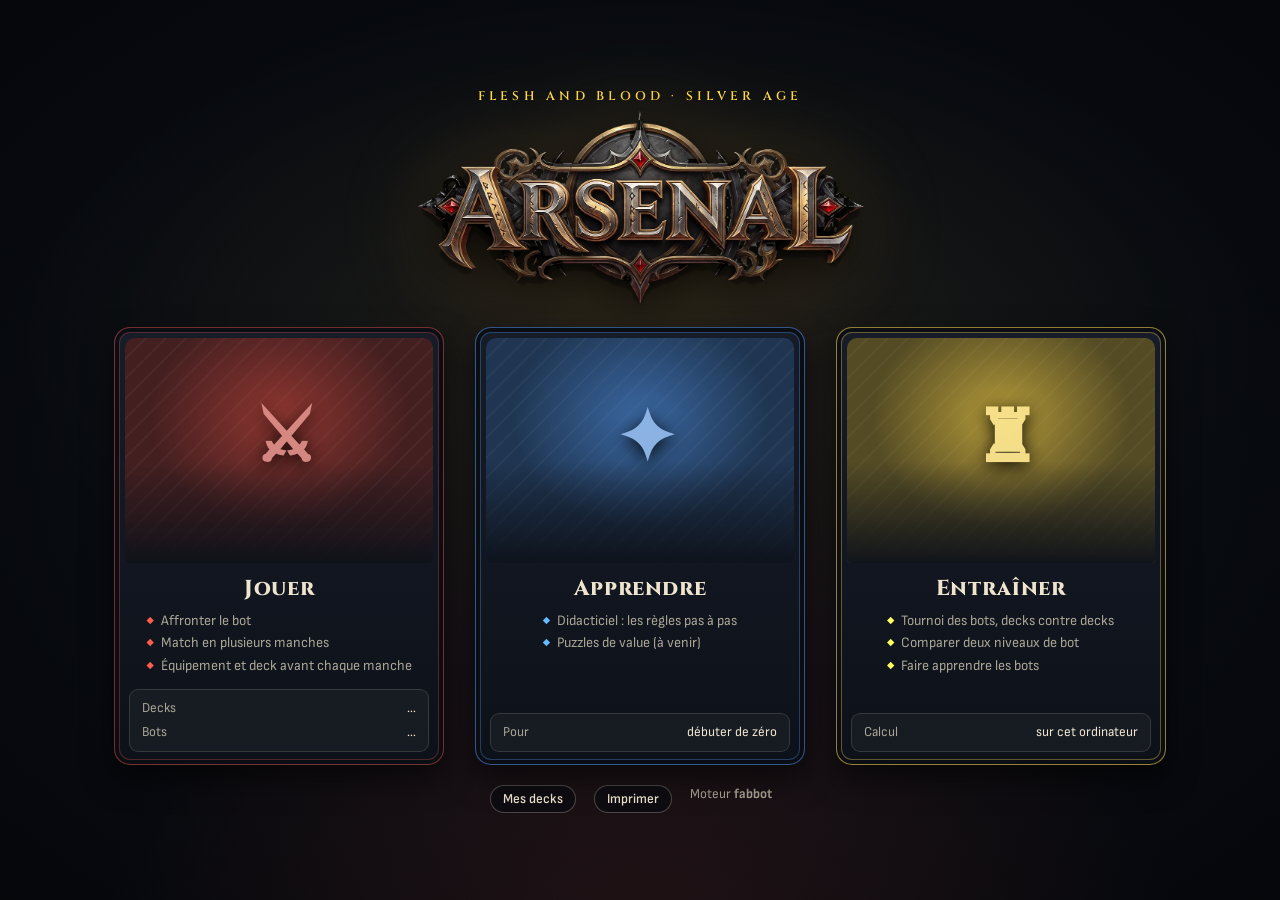
==== commit a13b5c10: "Interface : fenêtre d'ajustement avant la manche reprise de l'Arsenal JS En-tête « Hala contre Dorin" ====
--- a/crates/ui/web/index.html
+++ b/crates/ui/web/index.html
@@ -23,42 +23,47 @@
 <section class="vue" id="v-accueil" aria-label="Accueil"></section>
 <section class="vue" id="v-partie" aria-label="Partie">
   <div id="fx" aria-hidden="true"></div>
-  <header>
-    <a class="btn small home-btn" href="#accueil" title="Retour à l'accueil (le match continue)"><svg viewBox="0 0 24 24" fill="none" stroke="currentColor" stroke-width="2" aria-hidden="true"><path d="M3 11l9-7 9 7"/><path d="M5 10v10h14V10"/></svg>Accueil</a>
-    <h1><img class="logo" src="commun/logo_arsenal.webp" alt="Arsenal" width="1200" height="531"></h1>
-    <span class="info" id="info">Chargement…</span>
-    <button id="b-annuler" title="Annuler votre dernier choix (touche A ou Ctrl+Z)">↶ Annuler</button>
-    <span id="score"></span>
-    <button id="b-exporter" title="Télécharger la sauvegarde du match (fichier .json)">Exporter</button>
-    <button id="b-importer" title="Reprendre un match depuis un fichier de sauvegarde">Importer</button>
-    <input type="file" id="f-importer" accept=".json,application/json" hidden>
-    <button id="b-bug" title="Décrire un problème : il est enregistré avec la partie, pour la rejouer">Signaler un bug</button>
-    <button id="b-nouvelle">Nouveau match</button>
-  </header>
-  <main>
+  <main class="jeu">
     <section id="preparation"></section>
-    <section class="plateau" id="plateau">
+    <!-- Tapis (disposition de l'Arsenal JS) : le bot en haut, vous en bas, la
+         chaîne et la pile au milieu, le ruban d'invite au-dessus de vos zones. -->
+    <section class="plateau mat" id="plateau">
+      <div class="matart o" id="art-bot" aria-hidden="true"></div>
+      <div class="matart m" id="art-vous" aria-hidden="true"></div>
       <div class="joueur" id="j-bot"></div>
       <div class="milieu" id="milieu"></div>
+      <div class="pilebox" id="pile" data-a="pile"></div>
+      <div class="ruban" id="ruban" aria-live="polite"><div class="prompt" id="question"></div><div class="btns" id="options"></div></div>
       <div class="joueur" id="j-vous"></div>
     </section>
-    <aside>
-      <div class="panneau">
-        <h2>Votre choix</h2>
-        <div id="resultat"></div>
-        <div id="suite"></div>
-        <div id="question"></div>
-        <div id="options"></div>
-        <div id="erreur"></div>
-        <div id="aide-bot" class="aide-bot"></div>
-        <div class="reglages-fx">
+    <aside class="cote">
+      <div class="gh">
+        <a class="btn small home-btn" href="#accueil" title="Retour à l'accueil (le match est sauvegardé : vous le reprenez depuis l'accueil)"><svg viewBox="0 0 24 24" fill="none" stroke="currentColor" stroke-width="2" aria-hidden="true"><path d="M3 11l9-7 9 7"/><path d="M5 10v10h14V10"/></svg>Accueil</a>
+        <span class="sp"></span>
+        <button id="b-options" class="small" aria-expanded="false" aria-controls="gopts">Options</button>
+        <div class="gopts" id="gopts" hidden>
           <label title="Cartes qui volent, impacts, PV qui défilent, bandeaux"><input type="checkbox" id="o-anim"> Animations</label>
+          <label title="Le film des coups (vos choix, puis les réponses du bot) va deux fois plus vite"><input type="checkbox" id="o-rapide"> Rythme rapide</label>
           <label title="Le film des coups s'arrête avant les dégâts : cliquez « Continuer » (ou Espace)"><input type="checkbox" id="o-pause"> Pause avant les dégâts</label>
+          <button id="b-nouvelle" class="small">Nouveau match</button>
+          <button id="b-importer" class="small" title="Reprendre un match depuis un fichier de sauvegarde">Importer une partie</button>
+          <button id="b-bug" class="small" title="Décrire un problème : il est enregistré avec la partie, pour la rejouer">Signaler un bug</button>
+          <button id="b-abandon" class="small" title="Le match est oublié ; vous revenez au choix des decks">Abandonner et revenir au choix des decks</button>
+          <p class="aide">Touches : 1 à 9 = bouton du ruban, P = passer, A ou Ctrl+Z = annuler, C = conseil. Survolez une carte pour son texte officiel.</p>
         </div>
-        <p class="aide">Cliquez une carte surlignée pour la jouer, ou tirez-la : sur la chaîne pour la jouer ou défendre, sur votre pitch ou votre arsenal. Ou cliquez une option. Touches : 1 à 9 = option, P = passer, A ou Ctrl+Z = annuler. Survolez une carte pour son texte officiel.</p>
+        <input type="file" id="f-importer" accept=".json,application/json" hidden>
       </div>
-      <div class="panneau" id="detail"><h2>Carte</h2><div class="vide">Survolez une carte.</div></div>
-      <div class="panneau"><h2>Journal</h2><div id="journal"></div></div>
+      <div class="infos"><span id="score"></span><span class="info" id="info">Chargement…</span></div>
+      <div id="resultat"></div>
+      <div id="suite"></div>
+      <div id="erreur"></div>
+      <div id="aide-bot" class="aide-bot"></div>
+      <div class="pv" id="detail"><p class="vide">Survolez une carte pour la voir en grand, avec son texte.</p></div>
+      <div class="log" id="journal"></div>
+      <div class="sidefoot">
+        <button id="b-annuler" class="small" title="Annuler votre dernier choix (Ctrl+Z ou A)">Annuler mon dernier choix</button>
+        <button id="b-exporter" class="small" title="Télécharger la sauvegarde du match (fichier .json)">Exporter la partie</button>
+      </div>
     </aside>
   </main>
   <div id="menu"></div>
@@ -69,6 +74,22 @@
   <div id="d-zone-cartes" class="cartes"></div>
   <form method="dialog"><button>Fermer</button></form>
 </dialog>
+<dialog id="d-fin" class="fin">
+    <form method="dialog">
+      <h2 id="d-fin-titre"></h2>
+      <p class="muted" id="d-fin-pv"></p>
+      <p id="d-fin-stats"></p>
+      <p id="d-fin-match" class="fin-match"></p>
+      <div class="btns">
+        <button value="suivante" class="principal" id="d-fin-suivante">Manche suivante</button>
+        <button value="nouveau">Rejouer (nouveau match)</button>
+        <button value="decks">Changer de deck</button>
+        <button value="journal" class="discret">Voir le journal</button>
+        <button value="annuler" class="discret" id="d-fin-annuler">Annuler mon dernier choix</button>
+        <button value="exporter" class="discret">Exporter la partie</button>
+      </div>
+    </form>
+  </dialog>
 <dialog id="d-bug">
     <form method="dialog" id="f-bug">
       <h2 style="margin-top:0">Signaler un bug</h2>
--- a/crates/ui/web/commun/arsenal.css
+++ b/crates/ui/web/commun/arsenal.css
@@ -42,3 +42,17 @@
 html[data-vue="accueil"] #v-accueil, html[data-vue="partie"] #v-partie, html[data-vue="decks"] #v-decks, html[data-vue="impression"] #v-impression, html[data-vue="entrainer"] #v-entrainer { display: block; }
 
 @media (prefers-reduced-motion: reduce) { *, *::before, *::after { animation: none !important; transition: none !important; } }
+
+/* Focus clavier visible partout (WCAG 2.4.7) : contour laiton sur tout ce
+   qui se manipule au clavier, pas seulement les .btn. */
+:where(a, button, select, input, textarea, summary, [role="button"], [tabindex]:not([tabindex="-1"])):focus-visible { outline: 2px solid var(--glow); outline-offset: 2px; }
+
+/* Symboles des textes de cartes (commun/cartes.js, Symboles.html) */
+.sym { display: inline-flex; align-items: center; justify-content: center; vertical-align: -0.15em; width: 1.05em; height: 1.05em; margin: 0 .08em; line-height: 1; font-size: .95em; }
+.sym svg { width: 100%; height: 100%; }
+.sym-r { color: var(--red); }
+.sym-p { color: var(--brass); }
+.sym-d { color: #c9d2de; }
+.sym-h { color: var(--dmg); }
+.sym-i, .sym-c { width: auto; padding: 0 .25em; border: 1px solid var(--line); border-radius: 4px; font: 700 .72em/1.2 var(--f-num); color: var(--ink); }
+.sym-t { color: var(--ink); font-weight: 700; }
--- a/crates/ui/web/partie/partie.css
+++ b/crates/ui/web/partie/partie.css
@@ -17,13 +17,6 @@
   --bleu: var(--blue);
 }
 #v-partie { min-height: 100vh; background: radial-gradient(ellipse at 50% 0%, color-mix(in srgb, var(--oc) 14%, transparent), transparent 45%), radial-gradient(ellipse at 50% 100%, color-mix(in srgb, var(--mc) 14%, transparent), transparent 45%), var(--bg); }
-header {
-  display: flex; align-items: center; gap: 12px; flex-wrap: wrap;
-  padding: 8px 16px; background: rgb(10 13 19 / .88); backdrop-filter: blur(8px); border-bottom: 1px solid var(--bord); position: sticky; top: 0; z-index: 5;
-}
-header h1 { margin: 0 8px 0 0; line-height: 0; }
-header h1 .logo { height: 34px; width: auto; filter: drop-shadow(0 2px 6px rgb(0 0 0 / .8)); }
-header .info { color: var(--doux); flex: 1; min-width: 200px; }
 #v-partie button {
   font: inherit; color: var(--texte); background: rgb(8 10 15 / .6);
   border: 1px solid var(--line); border-radius: 999px; padding: 5px 14px; cursor: pointer;
@@ -31,13 +24,6 @@
 #v-partie button:hover:not(:disabled) { border-color: var(--ink); }
 #v-partie button:disabled { opacity: .45; cursor: default; }
 #v-partie button.principal { background: var(--primary); color: var(--primary-ink); border-color: var(--primary); font-weight: 700; box-shadow: 0 0 16px rgb(255 224 138 / .25); }
-main {
-  display: grid; grid-template-columns: minmax(0, 1fr) 380px; gap: 12px; padding: 12px 16px;
-}
-@media (max-width: 1000px) { main { grid-template-columns: 1fr; } }
-.plateau { display: flex; flex-direction: column; gap: 10px; min-width: 0; }
-.joueur { background: linear-gradient(180deg, rgb(255 255 255 / .03), transparent 40%), var(--tapis); border: 1px solid var(--bord); border-radius: 10px; padding: 10px; }
-.joueur.actif { border-color: var(--accent); box-shadow: 0 0 22px rgb(255 216 74 / .18); }
 .entete-joueur { display: flex; align-items: center; gap: 14px; flex-wrap: wrap; margin-bottom: 6px; }
 .heros { font: 800 16px/1.2 var(--f-display); letter-spacing: .03em; cursor: pointer; }
 .vie { font: 600 22px/1 var(--f-num); color: var(--danger); }
@@ -79,20 +65,11 @@
 .maillon .resume { min-width: 150px; color: var(--doux); }
 .maillon .resume b { color: var(--texte); }
 .pile li { margin: 2px 0; }
-aside { display: flex; flex-direction: column; gap: 10px; min-width: 0; }
 .panneau { background: var(--tapis); border: 1px solid var(--bord); border-radius: 10px; padding: 10px; }
 .panneau h2 { font: 600 .78rem/1.2 var(--f-body); text-transform: uppercase; letter-spacing: .14em; color: var(--doux); margin: 0 0 6px; }
-#question { font-weight: 700; margin-bottom: 8px; color: var(--accent); }
-#options { display: flex; flex-direction: column; gap: 4px; max-height: 42vh; overflow: auto; }
-#options button { text-align: left; border-radius: 10px; }
-#options button .no { display: inline-block; min-width: 22px; color: var(--accent); font-weight: 700; }
-#options button.passer { color: var(--doux); }
 #detail .fiche { font-weight: 700; margin-bottom: 4px; }
 #detail .type { color: var(--doux); font-style: italic; margin-bottom: 4px; }
 #detail .texte { white-space: pre-wrap; }
-#journal { max-height: 34vh; overflow: auto; font-size: 13px; }
-#journal .debut { color: var(--accent); font-weight: 700; margin-top: 6px; }
-#journal div { padding: 1px 0; }
 #resultat { font: 800 20px/1.2 var(--f-display); color: var(--accent); }
 #attente { position: fixed; right: 16px; bottom: 16px; background: rgb(8 10 15 / .9); color: var(--ink); border: 1px solid var(--accent); padding: 8px 14px; border-radius: 8px; display: none; }
 #erreur { color: var(--danger); font-weight: 700; }
@@ -146,12 +123,6 @@
   --S: calc((2 * var(--H) - var(--g)) / 3);
   --W: calc(var(--H) * .716); --SW: calc(var(--S) * .716);
 }
-.joueur { padding: 8px 10px; }
-.aire { display: grid; grid-template-columns: auto minmax(0, 1fr); gap: 8px 18px; align-items: start; }
-.aire.o { grid-template-columns: minmax(0, 1fr) auto; }
-.aire.o .arena { grid-column: 2; grid-row: 1; }
-.aire.o .etat-joueur { grid-column: 1; grid-row: 1; align-items: flex-end; text-align: right; }
-.aire .main-vous { grid-column: 1 / -1; }
 .arena { display: flex; gap: var(--g); height: calc(2 * var(--H) + var(--g)); --c: var(--accent); }
 .arena.o { flex-direction: row-reverse; --c: var(--danger); }
 .col { display: flex; flex-direction: column; justify-content: space-between; align-items: center; gap: var(--g); flex: none; }
@@ -195,18 +166,11 @@
 .perms > .carte { width: calc(var(--H) * .6) !important; height: calc(var(--H) * .84) !important; }
 .perms > .carte + .carte { margin-left: calc(var(--H) * -.42); }
 /* À côté du tapis : compteurs, main du bot */
-.etat-joueur { display: flex; flex-direction: column; gap: 6px; min-width: 0; padding-top: 4px; }
-.etat-joueur .qui { font: 800 15px/1.2 var(--f-display); letter-spacing: .03em; }
-.etat-joueur .compteur b { font: 600 20px/1 var(--f-num); color: var(--brass); }
-.main-bot .lib, .main-vous .lib { display: block; font: 600 10px/1.2 var(--f-display); text-transform: uppercase; letter-spacing: .14em; color: var(--doux); margin: 2px 0 4px; }
 .dos-main { --zh: calc(var(--S) * .8); }
 .dos-main .dos { width: calc(var(--zh) * .716); height: var(--zh); border-radius: 5px; background: radial-gradient(circle at 50% 50%, #7a2318 0 18%, #2a0f0c 19% 30%, #14100e 31%); border: 1px solid #3a2f22; box-shadow: var(--shadow); }
 .dos-main .dos + .dos { margin-left: calc(var(--zh) * -.45); }
-.aire.o .dos-main { justify-content: flex-end; }
 #d-zone { max-width: 900px; }
 #d-zone .cartes { max-height: 70vh; overflow: auto; margin: 10px 0; }
-@media (max-width: 1250px) { .aire, .aire.o { grid-template-columns: minmax(0, 1fr); } .aire.o .arena, .aire.o .etat-joueur { grid-column: 1; grid-row: auto; } .aire.o .etat-joueur { align-items: flex-start; text-align: left; } }
-.z .carte .pastilles { flex-direction: column; align-items: flex-end; flex-wrap: nowrap; }
 .z .carte .pastilles span { font-size: 8px; max-width: 100%; overflow: hidden; text-overflow: ellipsis; white-space: nowrap; padding: 1px 4px; }
 
 /* ---------- Ajustement avant la manche (lot 4c) ---------- */
@@ -227,3 +191,248 @@
 .pile-cartes.eteinte .q { background: #5a5f6a; color: #fff; }
 .pile-cartes.secoue { animation: pilesecoue .3s; }
 @keyframes pilesecoue { 25% { transform: translateX(-4px); } 75% { transform: translateX(4px); } }
+
+/* ---------- Écran de partie : disposition de l'Arsenal JS (reprise complète) ----------
+   Plein écran, sans en-tête : le tapis à gauche (bot en haut, chaîne et pile
+   au milieu, ruban d'invite, vous en bas), la colonne à droite (Accueil,
+   Options, aperçu de la carte, journal, Annuler / Exporter). */
+#v-partie {
+  --g: 8px;
+  --H: clamp(84px, 16.5vh, 196px);
+  --S: calc((2 * var(--H) - var(--g)) / 3);
+  --W: calc(var(--H) * .716); --SW: calc(var(--S) * .716);
+  --hh: calc(var(--H) * 1.1);
+  --side: clamp(260px, 22vw, 340px);
+  height: 100vh; min-height: 0; overflow: hidden;
+}
+#v-partie main.jeu { height: 100vh; display: grid; grid-template-columns: minmax(0, 1fr) var(--side); grid-template-rows: minmax(0, 1fr); gap: 0; padding: 0; }
+#preparation { overflow: hidden; padding: 0; }
+.mat { position: relative; overflow: hidden; isolation: isolate; min-width: 0; min-height: 0; display: grid;
+  grid-template-columns: auto minmax(0, 1fr) auto; grid-template-rows: auto minmax(0, 1fr) auto auto;
+  grid-template-areas: "oar oinf oh" "mid mid stack" "bar bar mh" "mar minf mh"; column-gap: clamp(14px, 2vw, 32px);
+  padding: 12px 18px 10px; }
+.mat .joueur { display: contents; }
+.matart { position: absolute; z-index: -2; width: min(62%, 98vh); aspect-ratio: 1.295; opacity: .55; pointer-events: none; filter: saturate(1.1) blur(.6px);
+  background-repeat: no-repeat; background-size: 131.6% auto; background-position: 50% 24.1%;
+  -webkit-mask-image: radial-gradient(closest-side, #000 35%, transparent); mask-image: radial-gradient(closest-side, #000 35%, transparent); }
+.matart.o { right: -2%; top: -8%; } .matart.m { left: -2%; bottom: -10%; }
+.mat::before { content: ""; position: absolute; inset: 0; z-index: -1; pointer-events: none;
+  background: linear-gradient(180deg, color-mix(in srgb, var(--oc) 22%, transparent), transparent 38%, transparent 62%, color-mix(in srgb, var(--mc) 24%, transparent)), radial-gradient(ellipse at 50% 50%, transparent 30%, rgb(4 6 10 / .84)); }
+.mat .arena { grid-area: mar; justify-self: start; --c: var(--mc, var(--accent)); }
+.mat .arena.o { grid-area: oar; --c: var(--oc, var(--danger)); }
+.z.heros.prio { outline: 2px dashed var(--brass); outline-offset: 3px; }
+
+/* État d'un joueur : ressources, points d'action, effets en cours */
+.etat { grid-area: minf; display: flex; flex-direction: column; justify-content: center; gap: 12px; min-width: 0; min-height: 0; overflow-y: auto; scrollbar-width: none; padding: 4px; }
+.etat.o { grid-area: oinf; }
+.gauges { display: flex; align-items: center; gap: 10px; flex-wrap: wrap; }
+.gauges .sep { width: 1px; height: calc(var(--S) * .36); background: var(--line); }
+.res { --rs: calc(var(--S) * .5); flex: none; display: flex; align-items: center; gap: 8px; }
+.res.many { --rs: calc(var(--S) * .4); }
+.res .gems { display: flex; gap: 4px; }
+.psym { width: var(--rs); height: var(--rs); display: block; overflow: visible; filter: drop-shadow(0 2px 3px #000); }
+.psym .rim { fill: #1a1710; stroke: #b8913f; stroke-width: 1.6; }
+.psym .rim2 { fill: none; stroke: #6b5426; stroke-width: .8; }
+.psym .dot { fill: #05070a; stroke: #6b5426; stroke-width: 1.2; }
+.psym .dot.need { stroke: #f3dc9c; stroke-width: 1.6; }
+.psym .dot.on { fill: #e0574a; stroke: #f3dc9c; filter: drop-shadow(0 0 2.5px var(--red)); }
+.res small { font: 600 .56rem/1.25 var(--f-display); letter-spacing: .1em; text-transform: uppercase; color: #e2c070; white-space: nowrap; text-align: center; }
+.aps { display: flex; gap: 4px; }
+.apsym { width: calc(var(--S) * .44); height: calc(var(--S) * .44); filter: drop-shadow(0 2px 6px #000); }
+.apsym .g { fill: #15130c; stroke: rgb(255 216 74 / .35); stroke-width: 2; stroke-linejoin: round; }
+.apsym .f { fill: none; stroke: rgb(255 216 74 / .18); stroke-width: 1.2; }
+.apsym.on .g { fill: #e9b93a; stroke: #fff3c2; filter: drop-shadow(0 0 5px rgb(255 216 74 / .8)); }
+.apsym.on .f { stroke: rgb(110 70 0 / .45); }
+.etat .lab, .pilebox .lab, .handlab { display: block; font: 600 .6rem/1 var(--f-display); letter-spacing: .14em; text-transform: uppercase; color: var(--muted); }
+.etat .lab { margin-bottom: 8px; }
+.etat .pills { display: flex; flex-direction: column; align-items: flex-start; gap: 6px; }
+.pill { border-radius: 10px; padding: 3px 10px; font-size: .78rem; line-height: 1.25; background: rgb(8 10 15 / .75); border: 1px solid var(--line); }
+.pill.warn { border-color: var(--dmg); color: var(--dmg); }
+.pill.buff { border-color: var(--brass); color: var(--brass); }
+.etat .none { font-size: .8rem; color: rgb(239 229 207 / .35); font-style: italic; }
+
+/* Main du bot (dos en éventail) et votre main en carré */
+.ohand { grid-area: oh; align-self: start; justify-self: end; display: flex; flex-direction: column; align-items: center; gap: 6px; }
+.dos-main { display: flex; }
+.hand { grid-area: mh; align-self: end; justify-self: end; display: grid; grid-template-columns: repeat(var(--cols, 2), auto); gap: var(--g); align-content: end; justify-content: end;
+  --ch: min(var(--hh), calc((2 * var(--H) + 48px) / var(--rows, 2) - var(--g))); padding-bottom: 2px; min-width: 0; min-height: 0; }
+.hand .handlab, .hand > .vide { grid-column: 1 / -1; text-align: center; }
+.hand .hc { position: relative; }
+.hand .hc:hover { z-index: 6; }
+.hand .carte, .hand .carte.img { width: calc(var(--ch) * .716); height: var(--ch); min-height: 0; transition: transform .15s; }
+.hand .carte:hover { transform: translateY(-6px); }
+.carte.sel, .carte.on { transform: translateY(-10px); outline: 3px solid var(--glow); outline-offset: 2px; }
+.carte.on { outline-color: var(--ok); }
+.carte .rang { position: absolute; left: 4px; top: 4px; z-index: 4; font: 800 14px/1 var(--f-num); background: var(--brass); color: #14110c; border-radius: 999px; padding: 3px 7px; }
+
+/* Chaîne de combat */
+.milieu { grid-area: mid; position: relative; display: flex; flex-direction: column; min-width: 0; min-height: 0; padding: 6px 0 2px; background: none; border: 0; border-radius: 0; }
+.milieu::before { content: ""; position: absolute; left: 3%; right: 3%; top: 55%; height: 1px; background: linear-gradient(90deg, transparent, var(--line) 20%, var(--line) 80%, transparent); z-index: -1; }
+.mhead { display: flex; gap: 10px; align-items: center; justify-content: space-between; }
+.turnmark { font: 600 .66rem/1 var(--f-display); letter-spacing: .12em; text-transform: uppercase; color: var(--muted); background: var(--bg); border: 1px solid var(--line); padding: 5px 10px; border-radius: 3px; display: inline-flex; align-items: baseline; gap: 6px; }
+.turnmark b { font-size: 1.15rem; color: var(--ink); }
+.steps { display: flex; gap: clamp(8px, 1.4vw, 24px); font: 600 .62rem/1 var(--f-display); letter-spacing: .16em; text-transform: uppercase; color: rgb(239 229 207 / .3); white-space: nowrap; }
+.steps span { padding-bottom: 4px; border-bottom: 2px solid transparent; }
+.steps span.done { color: rgb(239 229 207 / .62); }
+.steps span.on { color: var(--brass); border-color: var(--brass); text-shadow: 0 0 12px rgb(255 216 74 / .6); }
+.mhead .step { font: 600 .66rem/1 var(--f-display); letter-spacing: .14em; text-transform: uppercase; color: var(--muted); }
+.mhead .step.prio { color: var(--brass); }
+.chainempty { flex: 1; display: grid; place-items: center; color: rgb(239 229 207 / .35); font: 600 .8rem var(--f-display); letter-spacing: .2em; text-transform: uppercase; }
+.links { flex: 1; min-height: 0; display: flex; align-items: center; justify-content: safe center; overflow-x: auto; overflow-y: hidden; scrollbar-width: thin; padding: 0 8px; gap: 10px; container-type: size; }
+.lk { flex: none; display: flex; align-items: center; gap: 10px; --lc: var(--oc, var(--danger)); --mh: clamp(48px, calc(100cqh - 14px), 214px); }
+.lk.mine { --lc: var(--mc, var(--accent)); }
+.lk.old { --mh: clamp(40px, calc((100cqh - 14px) * .74), 158px); }
+.lk.old .lkc > .carte { filter: brightness(.62); } .lk.old .lkc > .carte:hover { filter: none; }
+.lkc { display: flex; align-items: center; }
+.lkc > .carte, .lkc > .carte.img { width: calc(var(--mh) * .716); height: var(--mh); min-height: 0; }
+.lk.cur .lkc > .carte { box-shadow: 0 0 0 2px var(--lc), 0 0 34px 6px color-mix(in srgb, var(--lc) 70%, transparent); }
+.lk .defs { display: flex; margin-left: calc(var(--mh) * -.14); z-index: 2; }
+.lk .defs .carte, .lk .defs .carte.img { width: calc(var(--mh) * .74 * .716); height: calc(var(--mh) * .74); min-height: 0; rotate: 6deg; box-shadow: 0 0 0 2px var(--ink), 0 4px 14px #000; }
+.lk .defs .carte + .carte { margin-left: calc(var(--mh) * -.26); }
+.lk .defs .carte:hover { z-index: 3; rotate: 0deg; }
+.lk .defs .carte.tente { box-shadow: 0 0 0 2px var(--ok), 0 4px 14px #000; opacity: .9; }
+.lk .info { display: flex; flex-direction: column; gap: 2px; font-size: .78rem; line-height: 1.2; width: 124px; }
+.muted { color: var(--muted); }
+.res-hit { color: var(--dmg); font-weight: 700; }
+.res-blk { color: var(--good); font-weight: 700; }
+.clash { display: flex; flex-direction: column; align-items: center; gap: 1px; margin: 0 clamp(8px, 1.2vw, 18px); z-index: 3; }
+.clash small { font: 600 .54rem/1 var(--f-display); letter-spacing: .18em; text-transform: uppercase; color: var(--muted); }
+.clash b { font: 800 clamp(1.7rem, 4.6vh, 3.2rem)/1 var(--f-display); text-shadow: 0 3px 0 #000, 0 0 22px currentColor; display: block; }
+.clash .cp { color: var(--brass); } .clash .cdf { color: #c7d6e6; }
+.clash .sep { width: 40px; height: 2px; margin: 4px 0; background: linear-gradient(90deg, transparent, var(--ink), transparent); }
+.links .arrow { flex: none; width: 18px; height: 2px; background: var(--line); position: relative; }
+.links .arrow::after { content: ""; position: absolute; right: -2px; top: -4px; border: 5px solid transparent; border-left-color: var(--line); }
+
+/* Pile */
+.pilebox { grid-area: stack; --sh: clamp(64px, 15vh, 150px); width: calc(var(--sh) * .716 + 26px); align-self: stretch; display: flex; flex-direction: column; align-items: center; gap: 4px; padding: 7px 6px 6px; border: 1px dashed var(--line); border-radius: 12px; background: rgb(8 10 15 / .45); opacity: 0; transition: opacity .3s; overflow-y: auto; margin: 8px 0; }
+.pilebox.live { opacity: 1; }
+.pilebox .layers { display: flex; flex-direction: column; align-items: center; }
+.pilebox .layer + .layer { margin-top: calc(var(--sh) * -.55); }
+.pilebox .layer { position: relative; display: flex; flex-direction: column; align-items: center; }
+.pilebox .layer .carte, .pilebox .layer .carte.img { width: calc(var(--sh) * .716); height: var(--sh); min-height: 0; }
+.pilebox .layer .tag { font: 600 .55rem/1.1 var(--f-display); letter-spacing: .1em; text-transform: uppercase; color: var(--brass); background: rgb(8 10 15 / .9); border-radius: 4px; padding: 2px 5px; margin-top: -10px; z-index: 2; text-align: center; }
+.pilebox .layer .tag small { display: block; color: var(--muted); }
+.pilebox .fantome { width: calc(var(--sh) * .716); height: calc(var(--sh) * .6); display: grid; place-items: center; text-align: center; font-size: .7rem; border: 1px dashed var(--line); border-radius: 6px; background: rgb(8 10 15 / .85); padding: 4px; overflow: hidden; }
+.pilebox em { font-size: .65rem; color: var(--muted); text-align: center; }
+
+/* Ruban d'invite */
+.ruban { grid-area: bar; justify-self: center; max-width: 100%; display: flex; align-items: center; flex-wrap: wrap; gap: 6px 14px; padding: 8px 14px 8px 20px; margin: 2px 0 6px; min-height: 54px; border-radius: 27px;
+  background: rgb(8 10 15 / .84); border: 1px solid var(--line); backdrop-filter: blur(6px); box-shadow: 0 10px 30px #000; }
+.ruban .prompt { font-size: 1rem; flex: 1 1 280px; min-width: 0; color: var(--ink); font-weight: 400; margin: 0; }
+.ruban .prompt b { color: var(--brass); }
+.ruban .btns { display: flex; flex-wrap: wrap; gap: 6px; align-items: center; }
+.ruban .btns .sp { flex: 1; }
+#v-partie .ruban button { font-weight: 700; min-height: 34px; }
+#v-partie button.discret { background: transparent; }
+.ruban .order { display: flex; gap: 6px; }
+.ruban .order .carte, .ruban .order .carte.img { width: 68px; height: 96px; min-height: 0; }
+.thinking { color: var(--muted); font-style: italic; }
+
+/* Colonne de droite */
+.cote { border-left: 1px solid var(--line); background: linear-gradient(#0e1219, #090b10); display: flex; flex-direction: column; min-height: 0; min-width: 0; }
+.cote .gh { display: flex; align-items: center; gap: 8px; padding: 10px 12px; border-bottom: 1px solid var(--line); position: relative; }
+.cote .gh .sp { flex: 1; }
+.cote .gopts { position: absolute; right: 10px; top: 48px; z-index: 20; display: flex; flex-direction: column; gap: 6px; align-items: stretch; padding: 10px; background: #10141d; border: 1px solid var(--line); border-radius: 12px; box-shadow: 0 20px 40px #000; width: 270px; }
+.cote .gopts[hidden] { display: none; }
+.cote .gopts label { display: flex; align-items: center; gap: 6px; font-size: .85rem; color: var(--muted); }
+.cote .gopts input { accent-color: var(--brass); }
+#v-partie button.small { padding: 3px 12px; font-size: .85rem; }
+.cote .infos { display: flex; flex-direction: column; gap: 2px; padding: 6px 14px; font-size: .78rem; color: var(--muted); border-bottom: 1px solid var(--line); }
+.cote .infos #score { color: var(--accent); font-weight: 700; font-size: .85rem; }
+.cote #resultat, .cote #suite, .cote #erreur { padding: 0 14px; }
+.cote #suite:not(:empty) { padding: 6px 14px; }
+.cote .aide-bot { margin: 0; padding: 8px 14px; border-top: 0; border-bottom: 1px solid var(--line); }
+.cote .pv { padding: 12px 14px; display: flex; flex-direction: column; gap: 5px; flex: 0 1 auto; max-height: 52vh; overflow-y: auto; border-bottom: 1px solid var(--line); }
+.cote .pv .vide { font-style: normal; color: var(--muted); font-size: .84rem; }
+.cote .pv .grande { width: min(100%, 240px); }
+.cote .pv .texte { font-size: .84rem; line-height: 1.3; }
+.cote .log { padding: 10px 16px; flex: 1 1 0; min-height: 90px; overflow-y: auto; font-size: .86rem; display: flex; flex-direction: column; gap: 3px; scrollbar-width: thin; max-height: none; }
+.cote .log p { margin: 0; }
+.cote .log .turn { font: 600 .78rem var(--f-display); letter-spacing: .08em; color: var(--ink); margin-top: 8px; display: flex; align-items: center; gap: 8px; }
+.cote .log .turn::after { content: ""; flex: 1; height: 1px; background: var(--line); }
+.cote .log .dmg { color: var(--dmg); }
+.sidefoot { display: flex; gap: 6px; flex-wrap: wrap; padding: 8px 12px; border-top: 1px solid var(--line); }
+
+/* Fin de partie */
+#d-fin { max-width: 480px; border-radius: 16px; padding: 22px; }
+#d-fin h2 { font-size: 1.7rem; letter-spacing: .05em; margin: 0 0 8px; }
+#d-fin .fin-match { color: var(--accent); font-weight: 700; }
+#d-fin .btns { display: flex; flex-wrap: wrap; gap: 8px; margin-top: 12px; }
+#d-fin #d-fin-suivante[hidden], #d-fin #d-fin-annuler[hidden] { display: none; }
+
+@media (max-width: 1000px) {
+  #v-partie { height: auto; overflow: visible; }
+  #v-partie main.jeu { height: auto; grid-template-columns: 1fr; }
+  .mat { grid-template-columns: minmax(0, 1fr); grid-template-areas: "oh" "oar" "oinf" "mid" "stack" "bar" "mar" "minf" "mh"; overflow: visible; }
+  .mat .arena { overflow-x: auto; max-width: 100%; }
+  .cote { border-left: 0; border-top: 1px solid var(--line); }
+}
+.hand .carte.incline { transform: perspective(700px) rotateX(var(--rx, 0deg)) rotateY(var(--ry, 0deg)) translateY(-6px); }
+.hand .carte.incline.sel, .hand .carte.incline.on { transform: perspective(700px) rotateX(var(--rx, 0deg)) rotateY(var(--ry, 0deg)) translateY(-10px); }
+
+/* ---------- Fenêtre d'ajustement avant la manche (#adj de l'Arsenal JS) ---------- */
+#preparation { position: relative; height: 100vh; flex-direction: column; gap: 0; background: radial-gradient(ellipse at 50% 0%, #182030, #0d1119 70%); }
+#preparation .ah { display: flex; align-items: center; gap: 14px; padding: 12px 20px; border-bottom: 1px solid var(--line2); position: relative; z-index: 20; flex-wrap: wrap; }
+#preparation .ah h2 { font-size: 1.2rem; display: flex; align-items: center; gap: 8px; flex-wrap: wrap; margin: 0; letter-spacing: .02em; }
+#preparation .ah h2 .vs { font: 600 .95rem var(--f-body); }
+#preparation .ah h2 .btn { min-height: 26px; padding: 2px 10px; font-size: .8rem; }
+#preparation .pill { font: 600 .72rem var(--f-body); border-radius: 999px; padding: 1px 8px; border: 1px solid var(--line); color: var(--muted); }
+#preparation .asrc { font-size: .84rem; color: var(--muted); margin-top: 2px; }
+#preparation .asrc b { color: var(--brass); font-weight: 600; }
+#preparation .sp { flex: 1; }
+#preparation .seg { display: inline-flex; flex-wrap: wrap; border: 1px solid var(--line); border-radius: 999px; padding: 2px; background: rgb(8 10 15 / .6); gap: 0; }
+#v-partie #preparation .seg button { border: 0; background: transparent; border-radius: 999px; padding: 4px 12px; cursor: pointer; font-weight: 600; font-size: .88rem; color: var(--muted); }
+#v-partie #preparation .seg button[aria-pressed="true"] { background: var(--ink); color: var(--primary-ink); }
+#v-partie #preparation .seg button:disabled { opacity: .4; cursor: default; }
+#preparation .abot { position: relative; }
+#preparation .abot summary { cursor: pointer; font-size: .85rem; color: var(--muted); padding: 5px 12px; border: 1px solid var(--line); border-radius: 999px; list-style: none; white-space: nowrap; }
+#preparation .abot summary::-webkit-details-marker { display: none; }
+#preparation .abot summary::after { content: " ▾"; }
+#preparation .abot[open] summary { color: var(--ink); border-color: var(--brass); }
+#preparation .abp { position: absolute; right: 0; top: calc(100% + 8px); width: min(460px, 80vw); max-height: 60vh; overflow: auto; padding: 14px 16px; display: flex; flex-direction: column; gap: 8px; font-size: .88rem; border-radius: 12px; background: #121722; border: 1px solid var(--line); box-shadow: 0 20px 50px rgb(0 0 0 / .75); z-index: 30; }
+#preparation .abody { flex: 1; min-height: 0; overflow: auto; padding: 4px 20px 14px; display: flex; flex-direction: column; gap: 4px; }
+#preparation .aquestion { display: flex; align-items: center; gap: 12px; flex-wrap: wrap; margin: 12px 0 4px; padding: 10px 14px; border: 1px solid var(--brass); border-radius: 12px; background: var(--brass-soft); font-weight: 600; }
+#preparation .zone { --cw: var(--cwf, clamp(66px, 9.6vh, 112px)); border: 0; background: none; padding: 0; }
+#preparation .zone h3 { display: flex; align-items: baseline; gap: 12px; margin: 10px 0 8px; font: 700 .82rem var(--f-body); letter-spacing: .14em; text-transform: uppercase; color: var(--muted); }
+#preparation .zone h3 b { font: 600 1.1rem var(--f-num); letter-spacing: 0; color: var(--ink); }
+#preparation .zone h3 .m { letter-spacing: 0; text-transform: none; font-weight: 600; font-size: .84rem; }
+#preparation .zone h3 .ok { color: var(--good); } #preparation .zone h3 .manque { color: var(--yellow); } #preparation .zone h3 .trop { color: var(--dmg); }
+#preparation .stks { display: flex; flex-wrap: wrap; gap: 14px 12px; align-items: flex-start; }
+#preparation .zone.eqz { margin-top: 6px; border-top: 1px solid var(--line2); }
+#preparation .pile-cartes { border-radius: 6px; transition: transform .15s; }
+#preparation .pile-cartes:hover { transform: translateY(-4px); }
+#preparation .pile-cartes:focus-visible { outline: 2px solid var(--brass); outline-offset: 3px; }
+#preparation .pile-cartes .ex.off { border-style: dashed; border-color: var(--line); }
+#preparation .pile-cartes:hover .ex.off { filter: grayscale(.4) brightness(.6); }
+#preparation .pile-cartes.arrive { animation: prep-arrive .45s cubic-bezier(.2, .8, .2, 1); }
+@keyframes prep-arrive { from { transform: translateY(-10px); } }
+#preparation .eqrow { display: flex; flex-wrap: wrap; gap: 10px 16px; }
+#preparation .eqslot { display: flex; flex-direction: column; gap: 6px; }
+#preparation .eqslot > span { font-size: .72rem; letter-spacing: .12em; text-transform: uppercase; color: var(--muted); }
+#preparation .eqslot.bot { margin-left: auto; padding-left: 16px; border-left: 1px solid var(--line2); }
+#preparation .eqslot .opts { display: flex; gap: 6px; }
+#v-partie #preparation .eqc { --cw: var(--ewf, clamp(56px, 8vh, 78px)); position: relative; width: var(--cw); aspect-ratio: .716; border-radius: 5px; overflow: hidden; cursor: pointer; border: 1px solid var(--line2); background: #141a25; padding: 0; opacity: .45; filter: grayscale(.6); transition: opacity .15s, filter .15s, box-shadow .15s; }
+#preparation .eqc img { position: absolute; inset: 0; width: 100%; height: 100%; object-fit: cover; display: block; }
+#preparation .eqc .nmf { position: absolute; inset: 0; padding: 4px; font: 700 .62rem/1.1 var(--f-display); color: var(--ink); text-align: left; }
+#preparation .eqc.a-img .nmf { display: none; }
+#preparation .eqc:hover { opacity: .8; }
+#v-partie #preparation .eqc[aria-pressed="true"] { opacity: 1; filter: none; box-shadow: 0 0 0 2px var(--brass); }
+#v-partie #preparation .eqc:disabled { cursor: default; }
+#preparation .zone .aide { font-size: .8rem; color: var(--muted); margin: 8px 0 0; }
+#preparation .af { display: flex; align-items: center; gap: 14px; padding: 10px 20px; border-top: 1px solid var(--line2); background: rgb(8 10 15 / .6); flex-wrap: wrap; }
+#preparation .acount { font: 600 1.05rem var(--f-num); white-space: nowrap; }
+#preparation .acount small { font: .82rem var(--f-body); margin-left: 6px; }
+#preparation .acount small.ok { color: var(--good); }
+#preparation .ahelp { font-size: .8rem; }
+#preparation .ahelp kbd { font: 600 .72rem var(--f-num); border: 1px solid var(--line); border-radius: 4px; padding: 1px 4px; }
+#preparation .aopt { display: flex; align-items: center; gap: 6px; font-size: .78rem; color: var(--muted); }
+#v-partie #preparation .aopt .seg button { padding: 3px 10px; font-size: .82rem; }
+#preparation .aopt select { font: inherit; font-size: .82rem; color: var(--ink); background: #0b0e14; border: 1px solid var(--line); border-radius: 8px; padding: 3px 6px; }
+#preparation .af .btn { white-space: nowrap; }
+#preparation .btn.big { min-height: 42px; font-family: var(--f-display); letter-spacing: .08em; text-transform: uppercase; }
+#preparation .toast { position: absolute; left: 50%; bottom: 84px; translate: -50% 0; z-index: 40; padding: 9px 16px; border-radius: 999px; background: #1b2230; border: 1px solid var(--line); box-shadow: 0 12px 30px rgb(0 0 0 / .6); font-size: .9rem; }
+@media (max-width: 1500px) { #preparation .ahelp { display: none; } }
+@media (max-width: 1000px) { #preparation { height: auto; } #preparation .abody { overflow: visible; } }
+#v-partie #preparation .btn.primary { background: var(--primary); color: var(--primary-ink); border-color: var(--primary); box-shadow: 0 0 20px rgb(255 224 138 / .3); }
+#v-partie #preparation .btn.primary:disabled { opacity: .45; box-shadow: none; }
+#preparation .ah h2 .btn { font-family: var(--f-body); letter-spacing: 0; text-transform: none; }
--- a/crates/ui/web/partie/extras.css
+++ b/crates/ui/web/partie/extras.css
@@ -5,7 +5,7 @@
 .ab-ligne select { font: inherit; color: var(--ink); background: rgb(8 10 15 / .6); border: 1px solid var(--line); border-radius: 8px; padding: 2px 6px; }
 #ab-auto[aria-pressed="true"] { border-color: var(--yellow); color: var(--yellow); }
 .ab-conseil { font-size: .85rem; color: var(--yellow); min-height: 1em; }
-#options button.conseil { outline: 2px solid var(--yellow); outline-offset: 1px; }
+#v-partie .conseil { outline: 2px solid var(--yellow); outline-offset: 1px; }
 .ab-eval { display: flex; align-items: center; gap: 8px; font-size: .8rem; color: var(--muted); }
 .ab-barre { flex: 1; height: 8px; border-radius: 999px; background: rgb(224 87 74 / .55); overflow: hidden; }
 .ab-barre i { display: block; height: 100%; width: 50%; background: var(--good); transition: width .5s; }
--- a/crates/ui/web/decks/decks.css
+++ b/crates/ui/web/decks/decks.css
@@ -1,33 +1,131 @@
-/* Volet « Mes decks » (lot 4a). Tout est sous #v-decks. */
-#v-decks { padding: 12px 16px 40px; }
-#v-decks .dk-tete { display: flex; align-items: center; gap: 16px; flex-wrap: wrap; margin-bottom: 14px; }
-#v-decks .dk-tete h1 { font-size: 1.6rem; letter-spacing: .04em; }
-#v-decks .dk-corps { display: grid; grid-template-columns: minmax(0, 1fr) minmax(0, 1fr); gap: 16px; align-items: start; }
-@media (max-width: 900px) { #v-decks .dk-corps { grid-template-columns: minmax(0, 1fr); } }
-#v-decks .dk-bloc { background: var(--surface); border: 1px solid var(--line); border-radius: 12px; padding: 14px; min-width: 0; }
-#v-decks h2 { font: 800 1.05rem/1.2 var(--f-display); letter-spacing: .04em; margin-bottom: 6px; }
+/* Volet « Jouer » (#decks, #archives, #nouveau-deck) et éditeur. Tout est sous
+   #v-decks ; l'écran Jouer reprend les règles .edz de l'Arsenal JS (préfixe .dkz). */
 #v-decks .petit { font-size: .85rem; margin: 0 0 10px; }
-#v-decks .dk-liste { display: flex; flex-direction: column; gap: 8px; }
-#v-decks .dk-deck { display: flex; gap: 10px; align-items: flex-start; padding: 8px; border: 1px solid var(--line); border-radius: 10px; }
-#v-decks .dk-deck.jouable { border-color: color-mix(in srgb, var(--good, #63c98b) 55%, transparent); }
-#v-decks .dk-deck ul, #v-decks .dk-resultat ul { margin: 4px 0 0; padding-left: 18px; font-size: .88rem; }
+#v-decks input, #v-decks textarea { font: inherit; color: var(--ink); background: rgb(8 10 15 / .6); border: 1px solid var(--line); border-radius: 8px; padding: 6px 8px; }
+#v-decks select { font: inherit; color: var(--ink); background: #0b0e14; border: 1px solid var(--line); border-radius: 8px; padding: 6px 10px; }
+#v-decks textarea { width: 100%; font-family: var(--f-num); font-size: .85rem; resize: vertical; }
+#v-decks .dk-resultat { min-height: 1.5em; }
+#v-decks .dk-resultat ul { margin: 4px 0 0; padding-left: 18px; font-size: .88rem; }
+#v-decks .dk-ok, #v-decks .ok { color: var(--good); font-weight: 700; }
+#v-decks .dk-ko, #v-decks .ko { color: var(--dmg); font-weight: 700; }
 #v-decks .ava { --s: 44px; width: var(--s); height: var(--s); border-radius: 50%; flex: none; background-color: #0b0e14; background-image: var(--art); background-size: 175% auto; background-position: 50% 21%; border: 2px solid var(--line); }
-#v-decks .dk-champ { display: flex; align-items: center; gap: 8px; margin-bottom: 8px; }
-#v-decks input, #v-decks textarea { font: inherit; color: var(--ink); background: rgb(8 10 15 / .6); border: 1px solid var(--line); border-radius: 8px; padding: 6px 8px; }
-#v-decks input { flex: 1; min-width: 0; }
-#v-decks textarea { width: 100%; font-family: var(--f-num); font-size: .85rem; resize: vertical; }
-#v-decks .dk-boutons { display: flex; gap: 8px; margin: 8px 0; }
-#v-decks .dk-resultat { min-height: 1.5em; }
-#v-decks .dk-ok { color: var(--good, #63c98b); font-weight: 700; }
-#v-decks .dk-ko { color: var(--dmg, #ff8a78); font-weight: 700; }
-#v-decks .dk-deck { flex-wrap: wrap; }
-#v-decks .dk-deck > div:nth-child(2) { flex: 1; min-width: 0; }
-#v-decks .dk-deck.compact { align-items: center; padding: 5px 8px; }
-#v-decks .dk-deck.compact b { flex: 1; }
-#v-decks .dk-actions { display: flex; gap: 6px; align-self: center; }
-#v-decks .dk-h2b { margin-top: 16px; }
-#v-decks select { font: inherit; color: var(--ink); background: rgb(8 10 15 / .6); border: 1px solid var(--line); border-radius: 8px; padding: 5px 8px; }
-#v-decks details summary { cursor: pointer; margin-top: 12px; color: var(--muted); }
+#v-decks .dk-tete { display: flex; align-items: center; gap: 16px; flex-wrap: wrap; margin: 12px 16px 14px; }
+#ed-vue { padding: 0 16px 40px; }
+
+/* Cadre des écrans (arsenal.css de l'Arsenal JS : .page, .top, .pbody) */
+.dkz .top { position: sticky; top: 0; z-index: 20; display: flex; align-items: center; gap: 14px; flex-wrap: wrap; padding: 10px max(18px, env(safe-area-inset-left, 0px)); background: rgb(10 13 19 / .88); backdrop-filter: blur(8px); border-bottom: 1px solid var(--line2); }
+.dkz .top h1 { font-size: 1.15rem; letter-spacing: .04em; margin: 0; }
+.dkz .top .crumb { color: var(--muted); font-size: .9rem; }
+.dkz .top .sp { flex: 1; }
+.dkz .top .btn { white-space: nowrap; }
+.dkz .dossier { font-size: .8rem; color: var(--muted); }
+.dkz .pbody { width: 100%; max-width: 1360px; margin: 0 auto; padding: 18px max(18px, env(safe-area-inset-left, 0px)) 28px; }
+
+/* Bibliothèque (Jouer) */
+.dkz .lib { display: grid; grid-template-columns: minmax(0, 1fr) 340px; gap: 18px; align-items: start; }
+.dkz .libsec + .libsec { margin-top: 22px; }
+.dkz .libsec h2 { font-family: var(--f-body); font-size: .82rem; letter-spacing: .14em; text-transform: uppercase; color: var(--muted); font-weight: 600; margin: 0 0 10px; display: flex; gap: 10px; align-items: baseline; flex-wrap: wrap; }
+.dkz .libsec h2 .aide { letter-spacing: 0; text-transform: none; }
+.dkz .dgrid { display: grid; grid-template-columns: repeat(auto-fill, minmax(196px, 1fr)); gap: 14px; }
+.dkz .dk { --c: #c9a24a; position: relative; border-radius: 12px; overflow: hidden; cursor: pointer; background: #0d1119; border: 1px solid color-mix(in srgb, var(--c) 40%, transparent); display: flex; flex-direction: column; transition: transform .15s, box-shadow .15s, border-color .15s; color: var(--ink); text-decoration: none; }
+.dkz .dk:hover { transform: translateY(-3px); border-color: var(--c); box-shadow: 0 14px 28px rgb(0 0 0 / .55), 0 0 22px color-mix(in srgb, var(--c) 30%, transparent); }
+.dkz .dk:focus-visible { outline: 2px solid var(--brass); outline-offset: 2px; }
+.dkz .dk.sel { border-color: var(--brass); box-shadow: 0 0 0 2px var(--brass), 0 14px 28px rgb(0 0 0 / .55); }
+.dkz .dk .dart { height: 104px; background: color-mix(in srgb, var(--c) 35%, #0b0e14) center 22% / 150% auto no-repeat; position: relative; }
+.dkz .dk .dart::after { content: ""; position: absolute; inset: 0; background: linear-gradient(180deg, transparent 40%, #0d1119); }
+.dkz .dk .bd { padding: 6px 12px 10px; display: flex; flex-direction: column; gap: 4px; }
+.dkz .dk b { font-family: var(--f-display); font-size: 1rem; letter-spacing: .02em; }
+.dkz .dk .sub { font-size: .82rem; color: var(--muted); white-space: nowrap; overflow: hidden; text-overflow: ellipsis; }
+.dkz .dk .pills { display: flex; gap: 5px; flex-wrap: wrap; }
+.dkz .pill { font-size: .72rem; border-radius: 999px; padding: 1px 8px; border: 1px solid var(--line); color: var(--muted); white-space: nowrap; }
+.dkz .pill.ok { border-color: rgb(99 201 139 / .6); color: var(--good); }
+.dkz .pill.ko { border-color: rgb(255 138 120 / .55); color: var(--dmg); }
+.dkz .pill.warn { border-color: rgb(230 180 34 / .6); color: var(--yellow); }
+.dkz .dk .more { position: absolute; top: 8px; right: 8px; z-index: 2; width: 30px; height: 30px; border-radius: 50%; border: 1px solid var(--line); background: rgb(8 10 15 / .75); color: var(--ink); cursor: pointer; opacity: 0; transition: opacity .15s; }
+.dkz .dk:hover .more, .dkz .dk:focus-within .more, .dkz .dk.sel .more { opacity: 1; }
+@media (hover: none) { .dkz .dk .more { opacity: 1; } }
+.dkz .dk.newd { border-style: dashed; border-color: var(--line); align-items: center; justify-content: center; min-height: 190px; gap: 8px; color: var(--muted); }
+.dkz .dk.newd .tx { display: flex; flex-direction: column; align-items: center; gap: 4px; }
+.dkz .dk.newd.compacte { min-height: 0; padding: 12px 18px; flex-direction: row; justify-content: flex-start; gap: 14px; }
+.dkz .dk.newd.compacte .tx { align-items: flex-start; }
+.dkz .dk.newd:hover { color: var(--ink); border-color: var(--brass); }
+.dkz .dk.newd .plus { font: 300 3rem/1 var(--f-display); color: var(--brass); }
+.dkz .dk.newd.compacte .plus { font-size: 2rem; }
+.dkz .vsp { position: sticky; top: 74px; display: flex; flex-direction: column; gap: 12px; background: var(--surface); border: 1px solid var(--line2); border-radius: 14px; padding: 14px; }
+.dkz .vsp .ph { font: 800 1rem/1.2 var(--f-display); letter-spacing: .06em; text-transform: uppercase; margin: 0; }
+.dkz .vsp .vsrow { display: grid; grid-template-columns: 1fr auto 1fr; align-items: center; gap: 8px; }
+.dkz .hc { --c: #c9a24a; aspect-ratio: .716; border-radius: 10px; background: color-mix(in srgb, var(--c) 30%, #0b0e14) center / cover; border: 2px solid var(--c); box-shadow: 0 10px 24px rgb(0 0 0 / .6); display: grid; place-items: end center; padding: 8px; font-family: var(--f-display); font-weight: 800; text-shadow: 0 1px 4px #000; text-align: center; }
+.dkz .vsp .vsx { font: 900 1.3rem var(--f-display); color: var(--brass); }
+.dkz .vsp .champ { display: flex; flex-direction: column; gap: 4px; font-size: .85rem; color: var(--muted); }
+.dkz .vsp .champ select, .dkz .vsp .champ input { width: 100%; color: var(--ink); }
+.dkz .vsp .avance summary { cursor: pointer; color: var(--muted); font-size: .85rem; }
+.dkz .vsp .avance[open] summary { margin-bottom: 6px; }
+.dkz .vsp .petit { font-size: .8rem; margin: 0; }
+.dkz .btn.big { min-height: 46px; font-size: 1rem; letter-spacing: .08em; text-transform: uppercase; font-family: var(--f-display); }
+.dkz .dk-erreur { color: var(--dmg); margin: 0; font-size: .85rem; }
+.dkz .dk-erreur:empty { display: none; }
+.dkz .issues { display: flex; flex-direction: column; gap: 6px; }
+.dkz .iss { display: grid; grid-template-columns: 18px 1fr; gap: 8px; font-size: .86rem; padding: 6px 8px; border-radius: 7px; background: rgb(8 10 15 / .55); border: 1px solid var(--line2); }
+.dkz .iss.ko { border-color: rgb(255 138 120 / .4); }
+.dkz .iss.warn { border-color: rgb(230 180 34 / .4); }
+.dkz .iss .ic { font-weight: 800; }
+.dkz .iss.ko .ic { color: var(--dmg); }
+.dkz .iss.warn .ic { color: var(--yellow); }
+
+/* Archives */
+.dkz .archl { display: flex; flex-direction: column; gap: 10px; max-width: 900px; }
+.dkz .arow { --c: #c9a24a; display: grid; grid-template-columns: 64px 1fr auto; gap: 14px; align-items: center; padding: 8px 12px 8px 8px; border-radius: 10px; background: var(--surface); border: 1px solid var(--line2); }
+.dkz .arow b { font-family: var(--f-display); }
+.dkz .arow .a { width: 64px; height: 44px; border-radius: 6px; background: color-mix(in srgb, var(--c) 35%, #0b0e14) center 22% / 160% auto; filter: grayscale(.5); }
+.dkz .arow .boutons { display: flex; gap: 8px; }
+.dkz .arow .petit { margin: 0; }
+.dkz .vide { padding: 40px; text-align: center; color: var(--muted); border: 1px dashed var(--line); border-radius: 12px; }
+.dkz .btn.danger { color: var(--dmg); border-color: rgb(255 138 120 / .5); }
+.dkz .btn.danger.fill { background: var(--dmg); color: #14110c; border-color: var(--dmg); }
+
+/* Nouveau deck : héros */
+.dkz .hgrid { display: grid; grid-template-columns: repeat(auto-fill, minmax(150px, 1fr)); gap: 12px; }
+.dkz .hpick { --c: #c9a24a; position: relative; aspect-ratio: .716; border-radius: 10px; overflow: hidden; cursor: pointer; border: 1px solid var(--line2); background: color-mix(in srgb, var(--c) 25%, #0d1119); padding: 0; transition: transform .15s, box-shadow .15s; }
+.dkz .hpick img { width: 100%; height: 100%; object-fit: cover; display: block; }
+.dkz .hpick:hover, .dkz .hpick:focus-visible { transform: translateY(-3px) scale(1.02); box-shadow: 0 12px 26px rgb(0 0 0 / .6), 0 0 0 2px var(--brass); outline: none; }
+.dkz .hpick .tagb { position: absolute; left: 6px; top: 6px; background: #0b0e14; }
+.dkz .hpick .nm { position: absolute; inset: auto 0 0; padding: 18px 8px 6px; background: linear-gradient(180deg, transparent, rgb(5 7 11 / .95)); font: 700 .85rem/1.1 var(--f-display); color: var(--ink); text-align: center; }
+.dkz .filt { display: flex; gap: 8px; flex-wrap: wrap; align-items: center; margin-bottom: 14px; }
+.dkz .filt .compte { margin-left: auto; font-size: .85rem; }
+.dkz .tg { border: 1px solid var(--line); background: rgb(8 10 15 / .6); border-radius: 999px; padding: 3px 11px; cursor: pointer; font-size: .85rem; font-weight: 600; color: var(--muted); display: inline-flex; align-items: center; gap: 6px; }
+.dkz .tg:hover { color: var(--ink); border-color: var(--ink); }
+.dkz .tg[aria-pressed="true"] { background: var(--ink); color: var(--primary-ink); border-color: var(--ink); }
+.dkz .tg .dot { width: 10px; height: 10px; border-radius: 50%; display: inline-block; }
+
+/* Calque : menu, toast, boîte de dialogue */
+#dk-couche .ctx { position: fixed; z-index: 100; min-width: 240px; padding: 6px; border-radius: 10px; background: #141a25; border: 1px solid var(--line); box-shadow: 0 18px 40px rgb(0 0 0 / .7); animation: dk-ctxin .12s ease-out; }
+@keyframes dk-ctxin { from { opacity: 0; transform: translateY(-4px); } }
+#dk-couche .ctx .h { padding: 6px 10px 8px; font: 700 .9rem var(--f-display); border-bottom: 1px solid var(--line2); margin-bottom: 4px; display: flex; gap: 8px; align-items: center; }
+#dk-couche .ctx .h small { font: .74rem var(--f-body); color: var(--muted); margin-left: auto; }
+#dk-couche .ctx button { display: flex; width: 100%; gap: 10px; align-items: center; padding: 7px 10px; border: 0; background: none; border-radius: 6px; cursor: pointer; text-align: left; color: var(--ink); }
+#dk-couche .ctx button:hover, #dk-couche .ctx button:focus-visible { background: rgb(255 255 255 / .07); outline: none; }
+#dk-couche .ctx .sep { height: 1px; background: var(--line2); margin: 4px 0; }
+#dk-couche .ctx .ico { width: 18px; text-align: center; color: var(--brass); }
+#dk-couche .toast { position: fixed; left: 50%; bottom: 22px; translate: -50% 0; z-index: 120; display: flex; gap: 12px; align-items: center; padding: 9px 12px 9px 16px; border-radius: 999px; background: #1b2230; border: 1px solid var(--line); box-shadow: 0 12px 30px rgb(0 0 0 / .6); font-size: .9rem; animation: dk-tin .2s ease-out; }
+@keyframes dk-tin { from { opacity: 0; translate: -50% 10px; } }
+#dk-couche .toast .btn { min-height: 28px; padding: 2px 12px; }
+#dk-couche dialog { border: 1px solid var(--line); border-radius: 14px; background: #121722; color: var(--ink); padding: 0; width: min(700px, 92vw); box-shadow: 0 30px 80px rgb(0 0 0 / .8); }
+#dk-couche dialog::backdrop { background: rgb(4 6 10 / .7); backdrop-filter: blur(3px); }
+#dk-couche dialog .dh { padding: 14px 18px; border-bottom: 1px solid var(--line2); font: 800 1.1rem var(--f-display); }
+#dk-couche dialog .db { padding: 14px 18px; display: flex; flex-direction: column; gap: 10px; font-size: .92rem; }
+#dk-couche dialog .db p { margin: 0; }
+#dk-couche dialog .df { padding: 12px 18px; border-top: 1px solid var(--line2); display: flex; justify-content: flex-end; gap: 10px; flex-wrap: wrap; }
+#dk-couche dialog .df button { white-space: nowrap; }
+#dk-couche dialog textarea { width: 100%; min-height: 220px; background: #080b10; border: 1px solid var(--line); border-radius: 8px; padding: 10px; font: .85rem/1.4 var(--f-num); color: var(--ink); }
+#dk-couche dialog .champ { display: flex; align-items: center; gap: 8px; }
+#dk-couche dialog .champ input { flex: 1; min-width: 0; }
+
+@media (max-width: 900px) {
+  .dkz .lib { grid-template-columns: minmax(0, 1fr); }
+  .dkz .vsp { position: static; }
+  .dkz .arow { grid-template-columns: 48px 1fr; }
+  .dkz .arow .boutons { grid-column: 1 / -1; }
+}
 
 /* ---------- Éditeur (lot 4b) ---------- */
 #ed-vue .ed-nom { font: 800 1.3rem/1.2 var(--f-display); letter-spacing: .03em; background: transparent; border: 1px solid transparent; border-radius: 8px; padding: 4px 8px; min-width: 0; flex: 0 1 340px; }
--- a/crates/ui/web/impression/impression.css
+++ b/crates/ui/web/impression/impression.css
@@ -24,3 +24,9 @@
   .im-feuille { box-shadow: none; margin: 0; }
   .im-feuille:last-child { break-after: auto; }
 }
+/* Cartes déjà possédées : grisées à l'écran, jamais imprimées (feuilles à part). */
+.im-carte { cursor: pointer; }
+.im-carte.im-possedee { filter: grayscale(1) opacity(.35); }
+.im-carte.im-possedee::before { content: "Déjà possédée"; inset: auto 0 40% 0; z-index: 3; background: rgb(0 0 0 / .75); color: #fff; font: 700 10pt/2 var(--f-body); }
+.im-feuille.im-possedee { opacity: .8; }
+@media print { .im-feuille.im-possedee { display: none !important; } }
--- a/crates/ui/web/entrainer/entrainer.css
+++ b/crates/ui/web/entrainer/entrainer.css
@@ -16,7 +16,7 @@
 .en-form legend { color: var(--muted); font-size: .8rem; padding: 0 4px; }
 .en-decks { margin: 12px 0; }
 .en-decks-tete { display: flex; align-items: center; gap: 8px; flex-wrap: wrap; margin-bottom: 6px; }
-.en-coches { display: flex; flex-wrap: wrap; gap: 4px 14px; }
+.en-coches { display: flex; flex-wrap: wrap; gap: 6px 8px; }
 .en-coches label { white-space: nowrap; }
 .en-coches label.maison small { color: var(--yellow); }
 .en-actions { display: flex; align-items: center; gap: 10px; flex-wrap: wrap; }
@@ -51,3 +51,13 @@
 .en-matrice tr.moy th, .en-matrice tr.moy td { border-top: 2px solid var(--line); }
 .en-messages { color: var(--muted); font-size: .85rem; margin: 10px 0 0; padding-left: 18px; }
 .en-journal { max-height: 320px; overflow: auto; background: rgb(0 0 0 / .45); border: 1px solid var(--line2); border-radius: 10px; padding: 10px; font-size: .8rem; white-space: pre-wrap; margin-top: 10px; }
+/* Réglages avancés repliés (graine, parties en même temps, test SPRT) */
+.en-avance { margin: 10px 0 0; }
+.en-avance summary { cursor: pointer; color: var(--muted); font-size: .9rem; }
+.en-avance[open] summary { margin-bottom: 8px; }
+/* Decks en puces : choisie = laiton, non choisie = grisée */
+.en-coches label.en-puce { display: inline-flex; align-items: center; cursor: pointer; }
+.en-puce input { position: absolute; opacity: 0; width: 1px; height: 1px; }
+.en-puce span { border: 1px solid var(--line2); border-radius: 999px; padding: 4px 12px; color: var(--muted); background: transparent; }
+.en-puce input:checked + span { border-color: var(--brass); color: var(--ink); background: var(--brass-soft); }
+.en-puce input:focus-visible + span { outline: 2px solid var(--glow); outline-offset: 2px; }
--- a/crates/ui/web/apprendre/apprendre.css
+++ b/crates/ui/web/apprendre/apprendre.css
@@ -69,3 +69,11 @@
 .ap-couv table { border-collapse: collapse; margin-top: 8px; font-size: .88rem; }
 .ap-couv td, .ap-couv th { padding: 2px 10px; text-align: left; border-bottom: 1px solid var(--line2); }
 .ap-couv tr.ok td:first-child { color: var(--good); }
+.ap-choix .btn:disabled { opacity: .75; cursor: default; }
+.ap-choix .btn.bon:disabled, .ap-choix .btn.faux:disabled { opacity: 1; }
+.ap-avec-cartes { max-width: 980px; }
+.ap-fig { margin: 0; width: 220px; display: flex; flex-direction: column; gap: 6px; }
+.ap-fig .ap-c.a-img { width: 220px; }
+.ap-fig .ap-c { width: 220px; min-height: 160px; }
+.ap-zones { display: flex; gap: 18px; flex-wrap: wrap; }
+.ap-zones .ap-zone { flex: 1; min-width: 160px; }
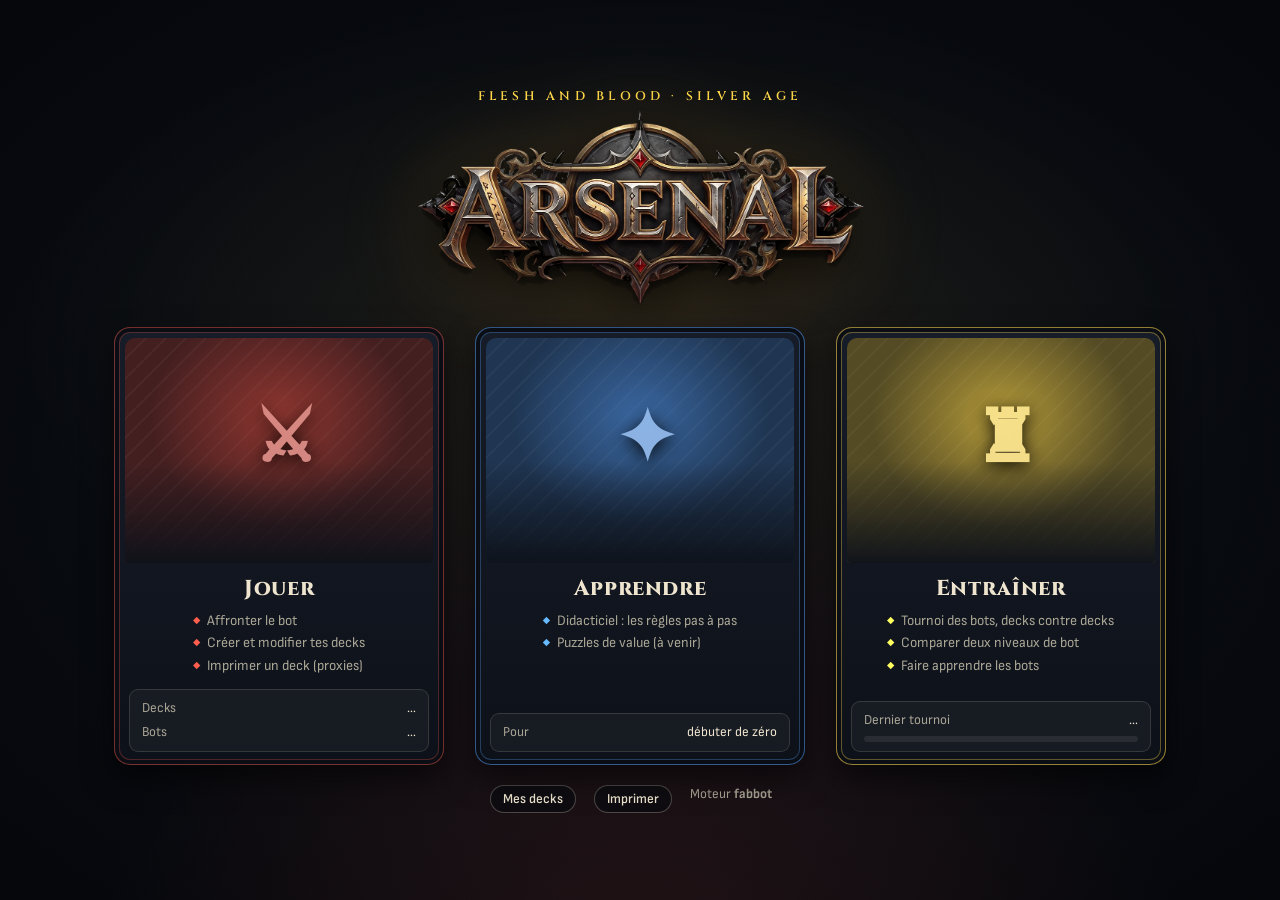
==== commit 3dc632b4: "Interface : choix sous la pile, ruban compact, option « Aide du bot », score seulement en plusieurs " ====
--- a/crates/ui/web/index.html
+++ b/crates/ui/web/index.html
@@ -26,14 +26,16 @@
   <main class="jeu">
     <section id="preparation"></section>
     <!-- Tapis (disposition de l'Arsenal JS) : le bot en haut, vous en bas, la
-         chaîne et la pile au milieu, le ruban d'invite au-dessus de vos zones. -->
+         chaîne au milieu ; à droite, la pile et, dessous, la question et ses boutons. -->
     <section class="plateau mat" id="plateau">
       <div class="matart o" id="art-bot" aria-hidden="true"></div>
       <div class="matart m" id="art-vous" aria-hidden="true"></div>
       <div class="joueur" id="j-bot"></div>
       <div class="milieu" id="milieu"></div>
-      <div class="pilebox" id="pile" data-a="pile"></div>
-      <div class="ruban" id="ruban" aria-live="polite"><div class="prompt" id="question"></div><div class="btns" id="options"></div></div>
+      <div class="decide" id="decide">
+        <div class="pilebox" id="pile" data-a="pile"></div>
+        <div class="ruban" id="ruban" aria-live="polite"><div class="prompt" id="question"></div><div class="btns" id="options"></div></div>
+      </div>
       <div class="joueur" id="j-vous"></div>
     </section>
     <aside class="cote">
@@ -45,6 +47,7 @@
           <label title="Cartes qui volent, impacts, PV qui défilent, bandeaux"><input type="checkbox" id="o-anim"> Animations</label>
           <label title="Le film des coups (vos choix, puis les réponses du bot) va deux fois plus vite"><input type="checkbox" id="o-rapide"> Rythme rapide</label>
           <label title="Le film des coups s'arrête avant les dégâts : cliquez « Continuer » (ou Espace)"><input type="checkbox" id="o-pause"> Pause avant les dégâts</label>
+          <label title="Le bloc Bot, Conseil, Bot contre Bot et la barre de vos chances de gagner"><input type="checkbox" id="o-aide"> Aide du bot (conseil, chances)</label>
           <button id="b-nouvelle" class="small">Nouveau match</button>
           <button id="b-importer" class="small" title="Reprendre un match depuis un fichier de sauvegarde">Importer une partie</button>
           <button id="b-bug" class="small" title="Décrire un problème : il est enregistré avec la partie, pour la rejouer">Signaler un bug</button>
--- a/crates/ui/web/accueil/accueil.css
+++ b/crates/ui/web/accueil/accueil.css
@@ -43,3 +43,6 @@
 .ht .foot .row { display: flex; justify-content: space-between; gap: 8px; align-items: center; }
 .homefoot { display: flex; gap: 18px; flex-wrap: wrap; justify-content: center; color: var(--muted); font-size: .85rem; text-align: center; }
 @media (max-width: 900px) { .tiles3 { grid-template-columns: minmax(0, 360px); } }
+.ht .pic .vs[hidden], .ht .pic .art[hidden] { display: none; }
+.ht .pbar { display: flex; height: 6px; border-radius: 3px; overflow: hidden; background: rgb(255 255 255 / .08); }
+.ht .pbar i { display: block; height: 100%; width: 0; background: var(--brass); transition: width .4s; }
--- a/crates/ui/web/partie/partie.css
+++ b/crates/ui/web/partie/partie.css
@@ -108,7 +108,7 @@
 .carte .pastilles { position: absolute; left: 3px; right: 3px; bottom: 3px; display: flex; flex-wrap: wrap; gap: 2px; justify-content: flex-end; z-index: 2; }
 .carte .pastilles span { font: 600 10px/1.1 var(--f-num); background: rgb(8 10 15 / .88); color: #fff; border: 1px solid var(--brass); border-radius: 999px; padding: 1px 5px; }
 .carte .pastilles .pui { color: var(--dmg); } .carte .pastilles .def { color: #9cc0f0; }
-#detail .grande { margin: 0 auto 8px; width: min(100%, 220px); aspect-ratio: .716; border-radius: 10px; overflow: hidden; box-shadow: 0 10px 30px #000; background: #1b2029; }
+#detail .grande { flex: none; margin: 0 auto 8px; width: min(100%, 220px); aspect-ratio: .716; border-radius: 10px; overflow: hidden; box-shadow: 0 10px 30px #000; background: #1b2029; }
 #detail .grande:not(:has(img)) { display: none; }
 #detail .grande img { width: 100%; height: 100%; object-fit: cover; display: block; }
 #detail .nom-fr { font: 800 1rem/1.2 var(--f-display); color: var(--brass); }
@@ -208,8 +208,8 @@
 #v-partie main.jeu { height: 100vh; display: grid; grid-template-columns: minmax(0, 1fr) var(--side); grid-template-rows: minmax(0, 1fr); gap: 0; padding: 0; }
 #preparation { overflow: hidden; padding: 0; }
 .mat { position: relative; overflow: hidden; isolation: isolate; min-width: 0; min-height: 0; display: grid;
-  grid-template-columns: auto minmax(0, 1fr) auto; grid-template-rows: auto minmax(0, 1fr) auto auto;
-  grid-template-areas: "oar oinf oh" "mid mid stack" "bar bar mh" "mar minf mh"; column-gap: clamp(14px, 2vw, 32px);
+  grid-template-columns: auto minmax(0, 1fr) auto; grid-template-rows: auto minmax(0, 1fr) auto;
+  grid-template-areas: "oar oinf oh" "mid mid stack" "mar minf mh"; column-gap: clamp(14px, 2vw, 32px);
   padding: 12px 18px 10px; }
 .mat .joueur { display: contents; }
 .matart { position: absolute; z-index: -2; width: min(62%, 98vh); aspect-ratio: 1.295; opacity: .55; pointer-events: none; filter: saturate(1.1) blur(.6px);
@@ -304,28 +304,43 @@
 .links .arrow::after { content: ""; position: absolute; right: -2px; top: -4px; border: 5px solid transparent; border-left-color: var(--line); }
 
 /* Pile */
-.pilebox { grid-area: stack; --sh: clamp(64px, 15vh, 150px); width: calc(var(--sh) * .716 + 26px); align-self: stretch; display: flex; flex-direction: column; align-items: center; gap: 4px; padding: 7px 6px 6px; border: 1px dashed var(--line); border-radius: 12px; background: rgb(8 10 15 / .45); opacity: 0; transition: opacity .3s; overflow-y: auto; margin: 8px 0; }
+.pilebox { grid-area: stack; --sh: clamp(64px, 15vh, 150px); width: calc(var(--sh) * .716 + 26px); align-self: stretch; display: flex; flex-direction: column; align-items: center; gap: 4px; padding: 7px 6px 6px; border: 1px dashed var(--line); border-radius: 12px; background: rgb(8 10 15 / .45); opacity: 0; transition: opacity .3s; overflow: hidden; margin: 8px 0; }
 .pilebox.live { opacity: 1; }
+/* Colonne de décision : la pile, puis la question et ses boutons. Sur grand
+   écran elle prend la colonne de droite entre la main du bot et la vôtre
+   (ajusterPile() la place sous la main du bot). */
+.decide { grid-area: stack; display: flex; flex-direction: column; gap: 8px; min-height: 0; min-width: 0; padding: 8px 0 10px; }
+.decide .pilebox { flex: 1 1 auto; min-height: 0; width: auto; margin: 0; }
+@media (min-width: 1001px) { .decide { grid-row: 1 / 3; grid-column: 3; justify-self: end; width: clamp(190px, 16vw, 270px); } }
 .pilebox .layers { display: flex; flex-direction: column; align-items: center; }
-.pilebox .layer + .layer { margin-top: calc(var(--sh) * -.55); }
-.pilebox .layer { position: relative; display: flex; flex-direction: column; align-items: center; }
+.pilebox .layer + .layer { margin-top: calc(var(--sh) * var(--ov, -.55)); }
+.pilebox.rangee .layers { flex-direction: row; align-items: flex-start; }
+.pilebox.rangee .layer:not(:last-child) .tag { visibility: hidden; }
+.pilebox.rangee .layer + .layer { margin-top: 0; margin-left: calc(var(--sh) * .716 * var(--ov, -.55)); }
+.pilebox .layer { position: relative; isolation: isolate; display: flex; flex-direction: column; align-items: center; }
+/* Chaque couche recouvre l'étiquette de la précédente ; le liseré dit à qui elle est. */
+.pilebox .layer .carte { box-shadow: 0 0 0 2px var(--mc, var(--accent)), 0 3px 8px #000; }
+.pilebox .layer[data-o="bot"] .carte { box-shadow: 0 0 0 2px var(--oc, var(--danger)), 0 3px 8px #000; }
 .pilebox .layer .carte, .pilebox .layer .carte.img { width: calc(var(--sh) * .716); height: var(--sh); min-height: 0; }
 .pilebox .layer .tag { font: 600 .55rem/1.1 var(--f-display); letter-spacing: .1em; text-transform: uppercase; color: var(--brass); background: rgb(8 10 15 / .9); border-radius: 4px; padding: 2px 5px; margin-top: -10px; z-index: 2; text-align: center; }
 .pilebox .layer .tag small { display: block; color: var(--muted); }
+.pilebox .layer .tag { max-width: calc(var(--sh) * .716); overflow: hidden; text-overflow: ellipsis; white-space: nowrap; }
 .pilebox .fantome { width: calc(var(--sh) * .716); height: calc(var(--sh) * .6); display: grid; place-items: center; text-align: center; font-size: .7rem; border: 1px dashed var(--line); border-radius: 6px; background: rgb(8 10 15 / .85); padding: 4px; overflow: hidden; }
 .pilebox em { font-size: .65rem; color: var(--muted); text-align: center; }
 
 /* Ruban d'invite */
-.ruban { grid-area: bar; justify-self: center; max-width: 100%; display: flex; align-items: center; flex-wrap: wrap; gap: 6px 14px; padding: 8px 14px 8px 20px; margin: 2px 0 6px; min-height: 54px; border-radius: 27px;
+.ruban { flex: none; display: flex; flex-direction: column; align-items: stretch; gap: 8px; padding: 10px 10px; border-radius: 14px;
   background: rgb(8 10 15 / .84); border: 1px solid var(--line); backdrop-filter: blur(6px); box-shadow: 0 10px 30px #000; }
-.ruban .prompt { font-size: 1rem; flex: 1 1 280px; min-width: 0; color: var(--ink); font-weight: 400; margin: 0; }
+.ruban .prompt { font-size: .9rem; line-height: 1.3; min-width: 0; color: var(--ink); font-weight: 400; margin: 0; }
 .ruban .prompt b { color: var(--brass); }
-.ruban .btns { display: flex; flex-wrap: wrap; gap: 6px; align-items: center; }
-.ruban .btns .sp { flex: 1; }
-#v-partie .ruban button { font-weight: 700; min-height: 34px; }
+.ruban .btns { display: flex; flex-wrap: wrap; gap: 6px; align-items: stretch; }
+.ruban .btns > button { flex: 1 1 auto; }
+.ruban .btns:empty { display: none; }
+.ruban .btns .sp { flex-basis: 100%; height: 0; }
+#v-partie .ruban button { font-weight: 700; min-height: 32px; padding: 5px 10px; line-height: 1.2; white-space: normal; }
 #v-partie button.discret { background: transparent; }
-.ruban .order { display: flex; gap: 6px; }
-.ruban .order .carte, .ruban .order .carte.img { width: 68px; height: 96px; min-height: 0; }
+.ruban .order { display: flex; flex-wrap: wrap; justify-content: center; gap: 6px; }
+.ruban .order .carte, .ruban .order .carte.img { width: 54px; height: 76px; min-height: 0; }
 .thinking { color: var(--muted); font-style: italic; }
 
 /* Colonne de droite */
@@ -338,6 +353,7 @@
 .cote .gopts input { accent-color: var(--brass); }
 #v-partie button.small { padding: 3px 12px; font-size: .85rem; }
 .cote .infos { display: flex; flex-direction: column; gap: 2px; padding: 6px 14px; font-size: .78rem; color: var(--muted); border-bottom: 1px solid var(--line); }
+.cote .infos[hidden] { display: none; }
 .cote .infos #score { color: var(--accent); font-weight: 700; font-size: .85rem; }
 .cote #resultat, .cote #suite, .cote #erreur { padding: 0 14px; }
 .cote #suite:not(:empty) { padding: 6px 14px; }
@@ -363,7 +379,7 @@
 @media (max-width: 1000px) {
   #v-partie { height: auto; overflow: visible; }
   #v-partie main.jeu { height: auto; grid-template-columns: 1fr; }
-  .mat { grid-template-columns: minmax(0, 1fr); grid-template-areas: "oh" "oar" "oinf" "mid" "stack" "bar" "mar" "minf" "mh"; overflow: visible; }
+  .mat { grid-template-columns: minmax(0, 1fr); grid-template-areas: "oh" "oar" "oinf" "mid" "stack" "mar" "minf" "mh"; overflow: visible; }
   .mat .arena { overflow-x: auto; max-width: 100%; }
   .cote { border-left: 0; border-top: 1px solid var(--line); }
 }
@@ -436,3 +452,12 @@
 #v-partie #preparation .btn.primary { background: var(--primary); color: var(--primary-ink); border-color: var(--primary); box-shadow: 0 0 20px rgb(255 224 138 / .3); }
 #v-partie #preparation .btn.primary:disabled { opacity: .45; box-shadow: none; }
 #preparation .ah h2 .btn { font-family: var(--f-body); letter-spacing: 0; text-transform: none; }
+
+/* Jetons identiques regroupés (plus de 3) : une carte et le nombre réel */
+.perms > .carte.pile-perm { position: relative; overflow: visible; box-shadow: 3px 3px 0 -1px #0b0e14, 4px 4px 0 -1px var(--line), 6px 6px 0 -2px #0b0e14, 7px 7px 0 -2px var(--line); }
+.perms > .carte .nb-perm { position: absolute; z-index: 3; left: -6px; top: -6px; min-width: 24px; height: 22px; padding: 0 6px; border-radius: 11px; display: grid; place-items: center; font: 700 .8rem/1 var(--f-num); background: var(--brass, #ffd84a); color: #14110c; box-shadow: 0 2px 6px rgb(0 0 0 / .6); pointer-events: none; }
+.perms > .carte.pile-perm + .carte { margin-left: calc(var(--H) * -.2); }
+
+
+/* La carte qui pose la question, en tête de la question */
+.ruban .prompt .src-ruban, .ruban .prompt .src-ruban.img { float: left; width: 40px; height: 56px; min-height: 0; margin: 0 8px 2px 0; border-radius: 4px; box-shadow: 0 0 0 1px var(--brass), 0 3px 8px #000; cursor: help; }
--- a/crates/ui/web/partie/finition.css
+++ b/crates/ui/web/partie/finition.css
@@ -21,7 +21,8 @@
 @keyframes sweep { 0% { opacity: 0; transform: translateX(-12%) scaleX(.6); } 20%, 70% { opacity: 1; transform: none; } 100% { opacity: 0; transform: translateX(8%); } }
 
 /* Tirer une carte : chaîne de laiton vers la zone visée */
-.carte.tiree { z-index: 40; cursor: grabbing; box-shadow: 0 24px 40px rgb(0 0 0 / .7), 0 0 0 2px var(--glow); animation: none; transition: none; }
+.carte.tiree, .hand .carte.tiree, .hand .carte.img.tiree { z-index: 60; cursor: grabbing; box-shadow: 0 40px 60px rgb(0 0 0 / .75), 0 0 0 2px var(--glow); animation: none; transition: none !important; will-change: transform; }
+.hand .hc.tiree-hc { z-index: 60; transition: none; }
 #j-vous .carte.jouable { touch-action: none; }
 [data-depot].depot { outline: 2px dashed rgb(255 224 138 / .55); outline-offset: 3px; border-radius: 10px; }
 [data-depot].vise { outline: 2px solid var(--glow); background: rgb(255 224 138 / .1); box-shadow: 0 0 26px 4px rgb(255 224 138 / .35); }
@@ -40,3 +41,4 @@
 .reglages-fx label { display: inline-flex; align-items: center; gap: 5px; cursor: pointer; }
 .reglages-fx input { accent-color: var(--brass); }
 #plateau.film .carte.jouable { animation: none; border-color: transparent; outline: none; box-shadow: var(--shadow); }
+.carte.tiree.a-jouer { box-shadow: 0 40px 60px rgb(0 0 0 / .75), 0 0 0 3px var(--glow), 0 0 28px 6px var(--glow); }
--- a/crates/ui/web/decks/decks.css
+++ b/crates/ui/web/decks/decks.css
@@ -106,6 +106,10 @@
 #dk-couche .ctx button:hover, #dk-couche .ctx button:focus-visible { background: rgb(255 255 255 / .07); outline: none; }
 #dk-couche .ctx .sep { height: 1px; background: var(--line2); margin: 4px 0; }
 #dk-couche .ctx .ico { width: 18px; text-align: center; color: var(--brass); }
+#dk-couche .ctx .grp { padding: 6px 10px 2px; font-size: .68rem; letter-spacing: .08em; text-transform: uppercase; color: var(--muted); }
+#dk-couche .ctx kbd { margin-left: auto; font: .7rem var(--f-body); color: var(--muted); }
+#dk-couche .ctx button:disabled { opacity: .4; cursor: not-allowed; }
+#dk-couche .ctx button.danger { color: #ff8a80; }
 #dk-couche .toast { position: fixed; left: 50%; bottom: 22px; translate: -50% 0; z-index: 120; display: flex; gap: 12px; align-items: center; padding: 9px 12px 9px 16px; border-radius: 999px; background: #1b2230; border: 1px solid var(--line); box-shadow: 0 12px 30px rgb(0 0 0 / .6); font-size: .9rem; animation: dk-tin .2s ease-out; }
 @keyframes dk-tin { from { opacity: 0; translate: -50% 10px; } }
 #dk-couche .toast .btn { min-height: 28px; padding: 2px 12px; }
@@ -127,54 +131,189 @@
   .dkz .arow .boutons { grid-column: 1 / -1; }
 }
 
-/* ---------- Éditeur (lot 4b) ---------- */
-#ed-vue .ed-nom { font: 800 1.3rem/1.2 var(--f-display); letter-spacing: .03em; background: transparent; border: 1px solid transparent; border-radius: 8px; padding: 4px 8px; min-width: 0; flex: 0 1 340px; }
-#ed-vue .ed-nom:hover, #ed-vue .ed-nom:focus { border-color: var(--line); }
-#ed-vue .ed-actions { margin-left: auto; display: flex; gap: 6px; flex-wrap: wrap; }
-#ed-vue .ed-corps { display: grid; grid-template-columns: minmax(0, 1fr) 380px; gap: 14px; align-items: start; }
-@media (max-width: 1000px) { #ed-vue .ed-corps { grid-template-columns: minmax(0, 1fr); } }
-#ed-vue .ed-col, #ed-vue .ed-deck { background: var(--surface); border: 1px solid var(--line); border-radius: 12px; padding: 12px; min-width: 0; }
-#ed-vue .ed-deck { position: sticky; top: 8px; max-height: calc(100vh - 16px); overflow: auto; }
-#ed-vue .ed-filtres { display: flex; flex-wrap: wrap; gap: 8px 14px; align-items: center; margin-bottom: 8px; }
-#ed-vue .ed-filtres input[type=search] { flex: 1 1 260px; }
-#ed-vue .grp { display: inline-flex; gap: 4px; align-items: center; flex-wrap: wrap; }
-#ed-vue .grp > span:first-child { font: 600 .62rem/1 var(--f-display); letter-spacing: .12em; text-transform: uppercase; color: var(--muted); margin-right: 2px; }
-#ed-vue .tg { font: 600 .8rem/1 var(--f-body); color: var(--muted); background: transparent; border: 1px solid var(--line); border-radius: 999px; padding: 5px 10px; cursor: pointer; }
-#ed-vue .tg[aria-pressed=true] { color: var(--primary-ink, #14110c); background: var(--ink); border-color: var(--ink); }
-#ed-vue .tg.pip-rouge { border-color: var(--red, #e0574a); } #ed-vue .tg.pip-jaune { border-color: var(--yellow, #e6b422); } #ed-vue .tg.pip-bleu { border-color: var(--blue, #4f8fe0); }
-#ed-vue .ed-grille { --cw: 150px; display: grid; grid-template-columns: repeat(auto-fill, minmax(var(--cw), 1fr)); gap: 8px; margin: 8px 0; }
-#ed-vue .ec { position: relative; aspect-ratio: .716; border-radius: 8px; overflow: hidden; cursor: pointer; background: #1b2029; border: 1px solid var(--line); user-select: none; transition: transform .12s; }
-#ed-vue .ec:hover { transform: translateY(-2px); border-color: var(--ink); }
-#ed-vue .ec img { position: absolute; inset: 0; width: 100%; height: 100%; object-fit: cover; }
-#ed-vue .ec .cadre { padding: 8px; display: flex; flex-direction: column; gap: 4px; font-size: .8rem; }
-#ed-vue .ec.a-img .cadre { display: none; }
-#ed-vue .ec.rouge { box-shadow: inset 0 3px 0 var(--red, #e0574a); } #ed-vue .ec.jaune { box-shadow: inset 0 3px 0 var(--yellow, #e6b422); } #ed-vue .ec.bleu { box-shadow: inset 0 3px 0 var(--blue, #4f8fe0); }
-#ed-vue .ec.nobot img { filter: grayscale(.85) brightness(.7); }
-#ed-vue .ec.nobot::after { content: "pas codée"; position: absolute; left: 6px; top: 6px; font: 600 .62rem/1 var(--f-body); background: rgb(8 10 15 / .85); border-radius: 999px; padding: 3px 6px; color: var(--muted); }
-#ed-vue .ec .n { position: absolute; right: 6px; bottom: 6px; font: 700 1rem/1 var(--f-num); background: var(--brass, #ffd84a); color: #14110c; border-radius: 999px; padding: 3px 8px; }
-#ed-vue .ec .n:empty { display: none; }
-#ed-vue .ec.max { outline: 2px solid var(--brass, #ffd84a); outline-offset: -2px; }
-#ed-vue .ec.secoue { animation: edsecoue .35s; }
-@keyframes edsecoue { 25% { transform: translateX(-5px); } 75% { transform: translateX(5px); } }
-#ed-vue .ed-heros { display: flex; gap: 10px; align-items: center; margin-bottom: 10px; }
-#ed-vue .ed-heros b { font: 800 1.05rem/1.2 var(--f-display); }
-#ed-vue .ed-compteurs { display: flex; flex-wrap: wrap; gap: 6px 14px; font-size: .9rem; }
-#ed-vue .ed-compteurs .ko { color: var(--dmg, #ff8a78); }
-#ed-vue .pitchs { display: flex; width: 100%; height: 14px; border-radius: 999px; overflow: hidden; }
-#ed-vue .pitchs i { font: 600 .65rem/14px var(--f-num); text-align: center; color: #14110c; font-style: normal; }
-#ed-vue .pip-rouge { background: var(--red, #e0574a); } #ed-vue .pip-jaune { background: var(--yellow, #e6b422); } #ed-vue .pip-bleu { background: var(--blue, #4f8fe0); } #ed-vue .pip-n { background: #5a5f6a; }
-#ed-vue .ed-courbe { display: grid; grid-template-columns: repeat(5, 1fr); gap: 6px; height: 80px; margin: 12px 0 6px; align-items: end; }
-#ed-vue .ed-courbe div { position: relative; height: 100%; display: flex; flex-direction: column; justify-content: flex-end; align-items: center; }
-#ed-vue .ed-courbe i { width: 100%; background: linear-gradient(var(--brass, #ffd84a), #b48a1e); border-radius: 4px 4px 0 0; min-height: 2px; }
-#ed-vue .ed-courbe span { font-size: .7rem; color: var(--muted); }
-#ed-vue .ed-courbe b { position: absolute; top: 0; font-size: .7rem; }
-#ed-vue h3 { font: 600 .7rem/1.2 var(--f-display); letter-spacing: .14em; text-transform: uppercase; color: var(--muted); margin: 12px 0 4px; }
-#ed-vue .rw { display: grid; grid-template-columns: 6px minmax(0, 1fr) auto 24px 24px 24px; gap: 6px; align-items: center; padding: 2px 0; border-bottom: 1px solid rgb(239 229 207 / .08); font-size: .88rem; }
-#ed-vue .rw > i { width: 6px; height: 18px; border-radius: 3px; }
-#ed-vue .rw .nm { overflow: hidden; text-overflow: ellipsis; white-space: nowrap; }
-#ed-vue .rw.nobot .nm { color: var(--muted); font-style: italic; }
-#ed-vue .rw.eclair { animation: edeclair 1s; }
-@keyframes edeclair { from { background: rgb(255 216 74 / .3); } }
-#ed-vue .rw b { text-align: center; }
-#ed-vue .op { width: 24px; height: 24px; border-radius: 50%; border: 1px solid var(--line); background: transparent; color: var(--ink); cursor: pointer; padding: 0; }
-#ed-vue kbd { font: 600 .7rem/1 var(--f-num); border: 1px solid var(--line); border-radius: 4px; padding: 1px 4px; }
+/* ---------- Éditeur (repris de l'Arsenal JS) ---------- */
+html:has(#ed-vue:not([hidden])) body { overflow: hidden; }
+#ed-vue .top { flex-wrap: nowrap; }
+#ed-vue .dname { background: transparent; border: 1px solid transparent; border-radius: 8px; padding: 3px 8px; font: 800 1.15rem var(--f-display); color: var(--ink); width: min(32vw, 360px); }
+#ed-vue .dname:hover, #ed-vue .dname:focus { border-color: var(--line); outline: none; background: rgb(8 10 15 / .6); }
+#ed-vue .saved { font-size: .8rem; color: var(--muted); white-space: nowrap; }
+#ed-vue .saved.dirty { color: var(--yellow); }
+#ed-vue .ed { display: grid; grid-template-columns: minmax(0, 1fr) clamp(430px, 31vw, 590px); height: calc(100vh - 57px); }
+#ed-vue .coll { display: flex; flex-direction: column; min-width: 0; min-height: 0; border-right: 1px solid var(--line2); }
+#ed-vue .fbar { padding: 10px 16px 8px; display: flex; flex-direction: column; gap: 8px; border-bottom: 1px solid var(--line2); background: linear-gradient(180deg, #0f141d, #0c1017); }
+#ed-vue .frow { display: flex; gap: 8px; align-items: center; flex-wrap: wrap; }
+#ed-vue .search { flex: 1 1 260px; position: relative; }
+#ed-vue .search input { width: 100%; background: #080b10; border: 1px solid var(--line); border-radius: 999px; padding: 8px 14px 8px 36px; }
+#ed-vue .search input:focus { outline: none; border-color: var(--brass); box-shadow: 0 0 0 3px var(--brass-soft); }
+#ed-vue .search svg { position: absolute; left: 12px; top: 50%; translate: 0 -50%; width: 16px; height: 16px; color: var(--muted); }
+#ed-vue .fgrp { display: inline-flex; align-items: center; gap: 4px; padding: 2px; border-radius: 999px; border: 1px solid var(--line2); background: rgb(8 10 15 / .5); }
+#ed-vue .fgrp > span { font-size: .72rem; letter-spacing: .1em; text-transform: uppercase; color: var(--muted); padding: 0 6px 0 8px; }
+#ed-vue .fgrp .tg { border-color: transparent; padding: 2px 9px; }
+#ed-vue .pip { width: 14px; height: 14px; border-radius: 50%; display: inline-block; box-shadow: inset 0 -2px 3px rgb(0 0 0 / .35), 0 0 0 1px rgb(0 0 0 / .4); }
+#ed-vue .pip.p-rouge { background: radial-gradient(circle at 35% 30%, #ff9a8c, var(--red) 55%, #8d2a21); }
+#ed-vue .pip.p-jaune { background: radial-gradient(circle at 35% 30%, #ffe48a, var(--yellow) 55%, #8a6a0d); }
+#ed-vue .pip.p-bleu { background: radial-gradient(circle at 35% 30%, #a8cbff, var(--blue) 55%, #24508a); }
+#ed-vue .pip.p-n { background: #5a5f6a; }
+#ed-vue select.sel { background: #080b10; border: 1px solid var(--line); border-radius: 999px; padding: 5px 10px; color: var(--ink); }
+#ed-vue .fsum { display: flex; align-items: center; gap: 10px; font-size: .82rem; color: var(--muted); }
+#ed-vue .fsum b { color: var(--ink); }
+#ed-vue .fsum .lien { background: none; border: 0; color: var(--brass); cursor: pointer; padding: 0; text-decoration: underline; text-underline-offset: 3px; }
+#ed-vue .zoom { display: inline-flex; align-items: center; gap: 6px; }
+#ed-vue .zoom input { width: 90px; accent-color: var(--brass); }
+#ed-vue .eres { flex: 1; overflow: auto; padding: 14px 16px 40px; scrollbar-color: #2a3140 transparent; }
+#ed-vue .cgrid { --cw: 150px; display: grid; grid-template-columns: repeat(auto-fill, minmax(var(--cw), 1fr)); gap: 12px; }
+#ed-vue .cc { position: relative; aspect-ratio: .716; border-radius: 7px; cursor: pointer; user-select: none; transition: transform .14s, filter .2s, box-shadow .14s; background: #141a25; box-shadow: 0 4px 10px rgb(0 0 0 / .45); }
+#ed-vue .cc img { width: 100%; height: 100%; object-fit: cover; border-radius: 7px; display: block; opacity: 0; transition: opacity .25s; }
+#ed-vue .cc.loaded img { opacity: 1; }
+#ed-vue .cc .cph span { color: var(--muted); }
+#ed-vue .cc .cph { position: absolute; inset: 0; display: flex; flex-direction: column; justify-content: space-between; padding: 8px; border-radius: 7px; border: 1px solid var(--line2); font-size: .8rem; }
+#ed-vue .cc .cph b { font-family: var(--f-display); font-size: .9rem; }
+#ed-vue .cc.loaded .cph { display: none; }
+#ed-vue .cc:hover { transform: translateY(-3px) scale(1.03); z-index: 3; box-shadow: 0 12px 24px rgb(0 0 0 / .6), 0 0 0 2px rgb(255 216 74 / .55); }
+#ed-vue .cc:active { transform: scale(.97); }
+#ed-vue .cc.nobot img { filter: grayscale(.9) brightness(.55); }
+#ed-vue .cc.nobot::after { content: "bot ✗"; position: absolute; left: 6px; bottom: 6px; font: 700 .66rem/1 var(--f-body); letter-spacing: .06em; padding: 3px 6px; border-radius: 4px; background: rgb(10 13 19 / .9); color: var(--muted); border: 1px solid var(--line2); }
+#ed-vue .cc.illegal { box-shadow: 0 0 0 2px rgb(255 138 120 / .65); }
+#ed-vue .cc.illegal img { filter: grayscale(1) brightness(.4); }
+#ed-vue .cc .cnts { position: absolute; top: -7px; right: -7px; display: flex; flex-direction: column; gap: 3px; align-items: flex-end; pointer-events: none; }
+#ed-vue .cc .cnts i { font: 700 .74rem/1 var(--f-num); font-style: normal; min-width: 24px; height: 22px; padding: 0 6px; display: grid; place-items: center; border-radius: 11px; box-shadow: 0 2px 6px rgb(0 0 0 / .6); }
+#ed-vue .cnts .d { background: var(--brass); color: #1a1405; }
+#ed-vue .cnts .s { background: #2b3446; color: var(--ink); border: 1px solid var(--line); }
+#ed-vue .cnts .e { background: #3a2b46; color: #e6cfff; border: 1px solid rgb(200 160 255 / .4); }
+#ed-vue .cc.max .cnts .d { background: var(--good); }
+#ed-vue .cc.shake { animation: ed-shake .35s; }
+@keyframes ed-shake { 20%, 60% { translate: -5px 0; } 40%, 80% { translate: 5px 0; } }
+#ed-vue .more-sentinel { height: 1px; }
+
+/* panneau du deck */
+#ed-vue .deckp { display: flex; flex-direction: column; min-height: 0; background: linear-gradient(180deg, #0f141d, #0b0f16); }
+#ed-vue .dhead { --c: #c9a24a; position: relative; padding: 12px 14px 10px; border-bottom: 1px solid var(--line2); overflow: hidden; isolation: isolate; }
+#ed-vue .dhead::before { content: ""; position: absolute; inset: 0; z-index: -1; background: var(--art) center 20% / cover; opacity: .28; filter: saturate(.8); mask-image: linear-gradient(90deg, #000 20%, transparent 90%); }
+#ed-vue .dhead .hn { display: flex; align-items: center; gap: 10px; }
+#ed-vue .dhead .hn .ava { --s: 44px; }
+#ed-vue .dhead .hn b { font-family: var(--f-display); font-size: 1.05rem; display: block; }
+#ed-vue .dhead .hn small { color: var(--muted); }
+#ed-vue .meters { display: grid; grid-template-columns: repeat(4, minmax(0, 1fr)); gap: 8px; margin-top: 10px; }
+#ed-vue .mt { padding: 6px 7px; border-radius: 8px; background: rgb(8 10 15 / .7); border: 1px solid var(--line2); cursor: pointer; transition: border-color .15s; }
+#ed-vue .mt:hover { border-color: var(--line); }
+#ed-vue .mt .l { font-size: .68rem; letter-spacing: .1em; text-transform: uppercase; color: var(--muted); }
+#ed-vue .mt .v { font: 600 1.05rem/1.1 var(--f-num); white-space: nowrap; }
+#ed-vue .mt .v small { color: var(--muted); font-size: .75rem; }
+#ed-vue .mt .m { font-size: .7rem; color: var(--muted); white-space: nowrap; overflow: hidden; text-overflow: ellipsis; }
+#ed-vue .mt .m.ko { color: var(--yellow); }
+#ed-vue .mt .m.ok { color: var(--good); }
+#ed-vue .mt .m.trop { color: var(--dmg); }
+#ed-vue .mt .mbar { height: 4px; border-radius: 2px; background: rgb(255 255 255 / .08); margin-top: 4px; overflow: hidden; }
+#ed-vue .mt .mbar i { display: block; height: 100%; background: var(--brass); transition: width .35s cubic-bezier(.2,.8,.2,1); }
+#ed-vue .mt.bump { animation: ed-bump .4s; }
+@keyframes ed-bump { 40% { transform: scale(1.06); border-color: var(--brass); } }
+#ed-vue .mini { display: grid; grid-template-columns: 1fr 1fr; gap: 10px; padding: 10px 14px; border-bottom: 1px solid var(--line2); }
+#ed-vue .mini .l { font-size: .68rem; letter-spacing: .1em; text-transform: uppercase; color: var(--muted); margin-bottom: 4px; display: flex; justify-content: space-between; }
+#ed-vue .pstack { display: flex; height: 14px; border-radius: 4px; overflow: hidden; background: rgb(255 255 255 / .06); }
+#ed-vue .pstack i { display: block; height: 100%; transition: width .35s; }
+#ed-vue .curve { display: flex; gap: 4px; align-items: flex-end; height: 40px; }
+#ed-vue .curve .ecol { flex: 1; display: flex; flex-direction: column-reverse; gap: 1px; height: 100%; position: relative; }
+#ed-vue .curve .ecol i { display: block; border-radius: 2px; transition: height .35s; }
+#ed-vue .curve .ecol span { position: absolute; bottom: -14px; left: 0; right: 0; text-align: center; font: .66rem var(--f-num); color: var(--muted); }
+#ed-vue .tabs { display: flex; gap: 4px; padding: 8px 14px 0; border-bottom: 1px solid var(--line2); }
+#ed-vue .tabs button { background: none; border: 0; border-bottom: 2px solid transparent; padding: 6px 10px 8px; cursor: pointer; color: var(--muted); font-weight: 700; }
+#ed-vue .tabs button[aria-selected="true"] { color: var(--ink); border-color: var(--brass); }
+#ed-vue .tabs .nb { font: .72rem var(--f-num); background: rgb(255 255 255 / .08); border-radius: 8px; padding: 1px 6px; margin-left: 4px; }
+#ed-vue .tabs .nb.ko { background: rgb(255 138 120 / .18); color: var(--dmg); }
+#ed-vue .dbody { flex: 1; overflow: auto; padding: 6px 10px 30px; scrollbar-color: #2a3140 transparent; }
+#ed-vue .cat { margin-top: 8px; border-radius: 10px; border: 1px solid transparent; transition: border-color .15s, background .15s; }
+#ed-vue .cat.drop { border-color: var(--brass); background: var(--brass-soft); }
+#ed-vue .cat > header { display: flex; align-items: center; gap: 8px; padding: 6px 6px; cursor: pointer; user-select: none; }
+#ed-vue .cat > header h3 { font: 700 .82rem var(--f-body); letter-spacing: .12em; text-transform: uppercase; }
+#ed-vue .cat > header .ct { font: 600 .82rem var(--f-num); color: var(--muted); }
+#ed-vue .cat > header .miss { margin-left: auto; font-size: .76rem; }
+#ed-vue .cat > header .chev { width: 14px; transition: rotate .2s; color: var(--muted); }
+#ed-vue .cat.closed > header .chev { rotate: -90deg; }
+#ed-vue .cat.closed .rows { display: none; }
+#ed-vue .rows { display: flex; flex-direction: column; gap: 3px; }
+#ed-vue .rw { --pc: #5a5f6a; position: relative; display: grid; grid-template-columns: 26px 1fr auto; align-items: center; gap: 8px; height: 34px; padding: 0 6px 0 4px; border-radius: 6px; overflow: hidden; cursor: grab; isolation: isolate;
+  background: #121824; border: 1px solid var(--line2); border-left: 4px solid var(--pc); transition: border-color .15s, transform .12s; }
+#ed-vue .rw::before { content: ""; position: absolute; inset: 0; z-index: -1; background: var(--art, none) 70% 24% / 150% auto no-repeat; opacity: .55; mask-image: linear-gradient(90deg, transparent 25%, #000 75%); }
+#ed-vue .rw:hover { border-color: var(--line); border-left-color: var(--pc); transform: translateX(-2px); }
+#ed-vue .rw.nobot .nm { color: var(--muted); }
+#ed-vue .rw.nobot .nm::after { content: " · bot ✗"; font-size: .72rem; }
+#ed-vue .rw.bad { box-shadow: inset 0 0 0 1px rgb(255 138 120 / .6); }
+#ed-vue .rw .co { width: 22px; height: 22px; border-radius: 50%; display: grid; place-items: center; font: 700 .78rem var(--f-num); background: rgb(8 10 15 / .85); border: 1px solid var(--line); }
+#ed-vue .rw .nm { font-weight: 700; font-size: .9rem; white-space: nowrap; overflow: hidden; text-overflow: ellipsis; text-shadow: 0 1px 3px #000; }
+#ed-vue .rw .nm small { color: var(--muted); font-weight: 600; margin-left: 6px; }
+#ed-vue .rw .q { display: flex; align-items: center; gap: 2px; }
+#ed-vue .rw .q b { font: 700 .9rem var(--f-num); min-width: 26px; text-align: center; text-shadow: 0 1px 3px #000; }
+#ed-vue .rw .q button { width: 22px; height: 22px; border-radius: 50%; border: 1px solid var(--line); background: rgb(8 10 15 / .85); color: var(--ink); cursor: pointer; line-height: 1; opacity: 0; transition: opacity .12s; }
+#ed-vue .rw:hover .q button { opacity: 1; }
+#ed-vue .rw.flash { animation: ed-flash .6s; }
+@keyframes ed-flash { 0% { background: rgb(255 216 74 / .35); } }
+#ed-vue .rw.dragging { opacity: .4; }
+#ed-vue .slots { display: grid; grid-template-columns: repeat(6, 1fr); gap: 4px; padding: 0 6px 6px; }
+#ed-vue .slot { font-size: .66rem; text-align: center; padding: 3px 0; border-radius: 5px; border: 1px dashed var(--line); color: var(--muted); }
+#ed-vue .slot.ok { border-style: solid; border-color: rgb(99 201 139 / .55); color: var(--good); }
+#ed-vue .tip { font-size: .78rem; color: var(--muted); padding: 2px 8px 6px; }
+
+/* équilibrage */
+#ed-vue .stat { background: var(--surface); border: 1px solid var(--line2); border-radius: 10px; padding: 10px 12px; margin-top: 10px; }
+#ed-vue .stat h4 { margin: 0 0 8px; font: 700 .76rem var(--f-body); letter-spacing: .12em; text-transform: uppercase; color: var(--muted); display: flex; justify-content: space-between; }
+#ed-vue .stat h4 span { letter-spacing: 0; text-transform: none; font-weight: 600; }
+#ed-vue .hbar { display: grid; grid-template-columns: 116px 1fr 36px; gap: 8px; align-items: center; font-size: .84rem; margin: 5px 0; }
+#ed-vue .hbar .t { position: relative; height: 12px; background: rgb(255 255 255 / .06); border-radius: 3px; }
+#ed-vue .hbar .t i { position: absolute; inset: 0 auto 0 0; border-radius: 3px; transition: width .35s; }
+#ed-vue .hbar .t u { position: absolute; top: -3px; bottom: -3px; width: 2px; background: var(--ink); opacity: .7; border-radius: 1px; }
+#ed-vue .hbar .num { text-align: right; }
+#ed-vue .bigcurve { display: flex; gap: 8px; align-items: flex-end; height: 128px; padding: 18px 4px 18px; }
+#ed-vue .bigcurve .ecol { flex: 1; position: relative; height: 100%; display: flex; flex-direction: column-reverse; gap: 1px; }
+#ed-vue .bigcurve .ecol i { display: block; border-radius: 2px; transition: height .35s; }
+#ed-vue .bigcurve .ecol span { position: absolute; bottom: -17px; left: 0; right: 0; text-align: center; font: .74rem var(--f-num); color: var(--muted); }
+#ed-vue .bigcurve .ecol em { position: absolute; left: 0; right: 0; text-align: center; font: 600 .74rem var(--f-num); font-style: normal; }
+#ed-vue .kpis { display: grid; grid-template-columns: repeat(3, 1fr); gap: 8px; }
+#ed-vue .kpi { background: rgb(8 10 15 / .6); border: 1px solid var(--line2); border-radius: 8px; padding: 8px; }
+#ed-vue .kpi .v { font: 600 1.25rem/1.1 var(--f-num); }
+#ed-vue .kpi .l { font-size: .74rem; color: var(--muted); }
+#ed-vue .kpi .r { font-size: .7rem; color: var(--muted); margin-top: 2px; }
+#ed-vue .lgd { display: flex; gap: 12px; font-size: .74rem; color: var(--muted); margin-top: 4px; }
+#ed-vue .lgd u { display: inline-block; width: 2px; height: 10px; background: var(--ink); opacity: .7; vertical-align: -1px; margin-right: 4px; }
+#ed-vue .issues { display: flex; flex-direction: column; gap: 6px; }
+#ed-vue .iss { display: grid; grid-template-columns: 18px 1fr; gap: 8px; font-size: .86rem; padding: 6px 8px; border-radius: 7px; background: rgb(8 10 15 / .55); border: 1px solid var(--line2); }
+#ed-vue .iss.ko { border-color: rgb(255 138 120 / .4); }
+#ed-vue .iss.warn { border-color: rgb(230 180 34 / .4); }
+#ed-vue .iss.ok { border-color: rgb(99 201 139 / .4); }
+#ed-vue .iss .ic { font-weight: 800; }
+#ed-vue .iss.ko .ic { color: var(--dmg); }
+#ed-vue .iss.warn .ic { color: var(--yellow); }
+#ed-vue .iss.ok .ic { color: var(--good); }
+#ed-vue .iss .lien { color: var(--brass); cursor: pointer; text-decoration: underline; text-underline-offset: 2px; }
+
+/* bannière deck du bot / entraînement */
+#ed-vue .banner { margin: 8px 10px 0; padding: 8px 10px; border-radius: 9px; border: 1px solid rgb(230 180 34 / .45); background: rgb(230 180 34 / .08); font-size: .84rem; display: flex; gap: 10px; align-items: center; }
+#ed-vue .banner .btn { min-height: 28px; padding: 2px 10px; font-size: .8rem; }
+#ed-vue .train { display: inline-flex; align-items: center; gap: 8px; padding: 4px 12px 4px 6px; border-radius: 999px; border: 1px solid var(--line); background: rgb(8 10 15 / .7); font-size: .82rem; cursor: pointer; }
+#ed-vue .ring { --p: 0; width: 24px; height: 24px; border-radius: 50%; background: conic-gradient(var(--brass) calc(var(--p) * 1%), rgb(255 255 255 / .1) 0); display: grid; place-items: center; }
+#ed-vue .ring::after { content: ""; width: 16px; height: 16px; border-radius: 50%; background: #0b0e14; }
+
+/* menu contextuel, aperçu, toast, modale */
+@keyframes ed-ctxin { from { opacity: 0; transform: scale(.97); } }
+#ed-vue .prev { position: fixed; z-index: 90; pointer-events: none; display: flex; gap: 12px; padding: 10px; border-radius: 12px; background: rgb(12 16 23 / .97); border: 1px solid var(--line); box-shadow: 0 20px 44px rgb(0 0 0 / .7); width: 560px; opacity: 0; transition: opacity .12s; }
+#ed-vue .prev.on { opacity: 1; }
+#ed-vue .prev img { width: 250px; aspect-ratio: .716; border-radius: 10px; object-fit: cover; background: #141a25; }
+#ed-vue .prev .tx { font-size: .86rem; display: flex; flex-direction: column; gap: 6px; min-width: 0; }
+#ed-vue .prev .tx b { font-family: var(--f-display); font-size: 1.02rem; }
+#ed-vue .prev .tx p { margin: 0; white-space: pre-line; color: #d9d2bf; }
+#ed-vue .sym { font-style: normal; display: inline-grid; place-items: center; width: 1.2em; height: 1.2em; border-radius: 50%; font-size: .78em; vertical-align: -.1em; background: #2a2f3a; }
+#ed-vue .sym.p { color: #ffb14a; }
+#ed-vue .sym.d { color: #8fc0ff; }
+#ed-vue .sym.r { color: var(--red); }
+#ed-vue .sym.h { color: #ff6b6b; }
+#ed-vue .prev .st { display: flex; gap: 10px; font: 600 .82rem var(--f-num); color: var(--muted); flex-wrap: wrap; }
+@keyframes ed-tin { from { opacity: 0; translate: -50% 10px; } }
+#ed-vue .ghost { position: fixed; z-index: 110; pointer-events: none; border-radius: 7px; box-shadow: 0 10px 24px rgb(0 0 0 / .6); background: center / cover; }
+#ed-vue .btn.danger { border-color: rgb(255 138 120 / .6); color: var(--dmg); }
+#ed-vue .btn.danger.fill { background: #8d2a21; color: #fff; border-color: #c9483c; }
+#ed-vue .est { display: grid; grid-template-columns: repeat(3, 1fr); gap: 8px; }
+#ed-vue .est .kpi .v { font-size: 1.05rem; }
+#ed-vue .kbdhelp { font-size: .78rem; color: var(--muted); display: flex; gap: 14px; flex-wrap: wrap; }
+#ed-vue kbd { font: .72rem var(--f-num); border: 1px solid var(--line); border-radius: 4px; padding: 0 5px; background: #0b0e14; }
+#dk-couche .grand { display: flex; gap: 14px; align-items: flex-start; }
+#dk-couche .grand img { width: 300px; aspect-ratio: .716; border-radius: 12px; object-fit: cover; background: #141a25; }
+#dk-couche .grand p { white-space: pre-line; }
--- a/crates/ui/web/impression/impression.css
+++ b/crates/ui/web/impression/impression.css
@@ -30,3 +30,13 @@
 .im-carte.im-possedee::before { content: "Déjà possédée"; inset: auto 0 40% 0; z-index: 3; background: rgb(0 0 0 / .75); color: #fff; font: 700 10pt/2 var(--f-body); }
 .im-feuille.im-possedee { opacity: .8; }
 @media print { .im-feuille.im-possedee { display: none !important; } }
+
+/* Outil complet Proxies de Rathe (data/outils/) */
+#v-impression.im-complet .im-simple, #v-impression.im-complet .im-planches, #v-impression.im-complet > p.petit { display: none; }
+#v-impression .im-proxies { height: calc(100vh - 140px); min-height: 480px; border: 1px solid var(--line2); border-radius: 12px; overflow: hidden; }
+#v-impression .im-proxies[hidden] { display: none; }
+#v-impression .im-proxies iframe { width: 100%; height: 100%; border: 0; display: block; background: #0b0e14; }
+#v-impression .im-simple { display: contents; }
+#v-impression .seg { display: inline-flex; flex-wrap: wrap; border: 1px solid var(--line); border-radius: 999px; padding: 2px; background: rgb(8 10 15 / .6); }
+#v-impression .seg button { border: 0; background: transparent; border-radius: 999px; padding: 4px 12px; cursor: pointer; font-weight: 600; font-size: .88rem; color: var(--muted); }
+#v-impression .seg button[aria-pressed="true"] { background: var(--ink); color: #14110c; }
--- a/crates/ui/web/entrainer/entrainer.css
+++ b/crates/ui/web/entrainer/entrainer.css
@@ -61,3 +61,8 @@
 .en-puce span { border: 1px solid var(--line2); border-radius: 999px; padding: 4px 12px; color: var(--muted); background: transparent; }
 .en-puce input:checked + span { border-color: var(--brass); color: var(--ink); background: var(--brass-soft); }
 .en-puce input:focus-visible + span { outline: 2px solid var(--glow); outline-offset: 2px; }
+.en-hub { margin: 18px auto 0; }
+.en-hub[hidden], #en-v-tournoi[hidden], #en-v-appr[hidden] { display: none; }
+.en-hub .ht .txt p { margin: 0; color: var(--muted); font-size: .9rem; text-align: center; }
+.en-puce .en-ava { display: inline-block; width: 22px; height: 22px; margin: -3px 7px -3px -7px; vertical-align: middle; border-radius: 50%; background-color: #0b0e14; background-image: var(--art); background-size: 175% auto; background-position: 50% 21%; border: 1px solid var(--line); }
+#en-retour[hidden] { display: none; }
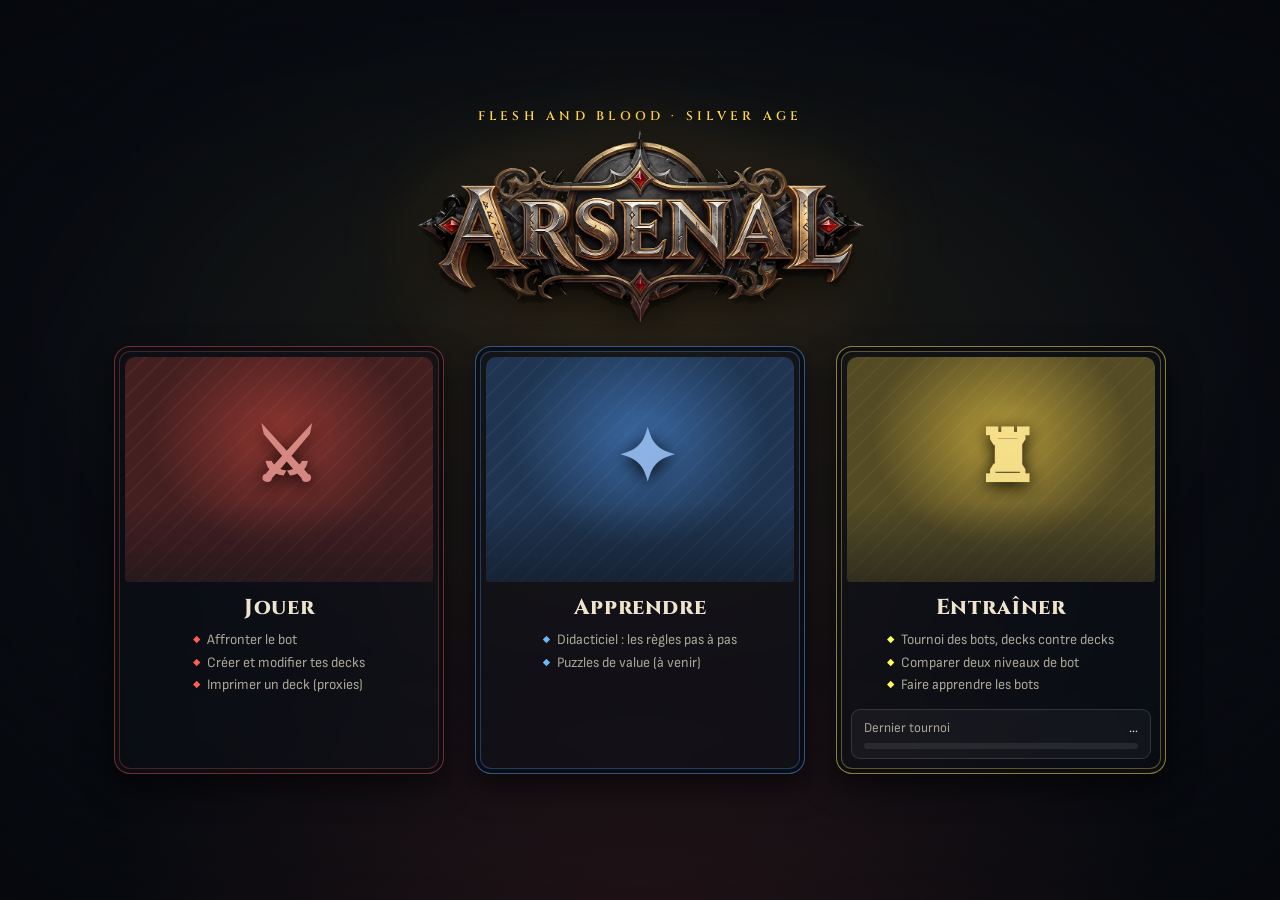
==== commit 61f7fa4c: "Interface : fonds illustrés, un lieu tiré au hasard à chaque page Quinze illustrations de lieux sans" ====
--- a/crates/ui/web/index.html
+++ b/crates/ui/web/index.html
@@ -124,6 +124,7 @@
 <section class="vue" id="v-apprendre" aria-label="Apprendre"></section>
 <script src="commun/navigation.js"></script>
 <script src="commun/cartes.js"></script>
+<script src="commun/fonds.js"></script>
 <script src="accueil/accueil.js"></script>
 <script src="partie/finition.js"></script>
 <script src="partie/partie.js"></script>
--- a/crates/ui/web/commun/arsenal.css
+++ b/crates/ui/web/commun/arsenal.css
@@ -56,3 +56,26 @@
 .sym-h { color: var(--dmg); }
 .sym-i, .sym-c { width: auto; padding: 0 .25em; border: 1px solid var(--line); border-radius: 4px; font: 700 .72em/1.2 var(--f-num); color: var(--ink); }
 .sym-t { color: var(--ink); font-weight: 700; }
+
+/* Vrai dos de carte : s'il est posé dans data/outils/dos-de-carte.webp (hors
+   du dépôt public), cartes.js ajoute la classe vrai-dos et tous les dos
+   (deck, main du bot, cartes cachées) prennent l'image. Sinon, dos dessiné. */
+.vrai-dos .dos, .vrai-dos .carte.cachee, .vrai-dos .ap-c.cachee { background: url("/outils/dos-de-carte") center / cover no-repeat !important; color: transparent !important; }
+
+/* Fond illustré (commun/fonds.js) : une illustration de lieu derrière toutes
+   les pages, fondue dans le fond sombre. L'image est assombrie, puis un voile
+   (vignette + dégradé haut/bas) la fond dans --bg vers les bords, pour que
+   textes et cadres restent lisibles. Deux images se relaient (fondu enchaîné). */
+#fond { position: fixed; inset: 0; z-index: -1; pointer-events: none; overflow: hidden; }
+#fond img { position: absolute; inset: 0; width: 100%; height: 100%; object-fit: cover; opacity: 0; transform: scale(1.04);
+  filter: saturate(.9) brightness(.8); transition: opacity 1.4s ease, transform 12s ease-out; }
+#fond img.vu { opacity: var(--fond-opacite, .5); transform: none; }
+#fond::after { content: ""; position: absolute; inset: 0;
+  background: radial-gradient(ellipse 80% 75% at 50% 42%, rgb(10 13 19 / .15), rgb(10 13 19 / .6) 65%, var(--bg) 100%),
+    linear-gradient(180deg, rgb(10 13 19 / .55), transparent 22%, transparent 70%, rgb(10 13 19 / .8)); }
+/* Écran de partie : le tapis a déjà l'illustration des deux héros, le lieu reste discret. */
+[data-vue="partie"] #fond { --fond-opacite: .22; }
+#fond-legende { position: fixed; right: 10px; bottom: 6px; z-index: 0; pointer-events: none; font-size: .68rem; color: rgb(239 229 207 / .38); text-shadow: 0 1px 3px #000; }
+[data-vue="partie"] #fond-legende, [data-vue="impression"] #fond-legende { display: none; }
+@media (prefers-reduced-motion: reduce) { #fond img { transition: none; transform: none; } }
+@media print { #fond, #fond-legende { display: none; } }
--- a/crates/ui/web/accueil/accueil.css
+++ b/crates/ui/web/accueil/accueil.css
@@ -1,16 +1,14 @@
 /* Accueil Arsenal (lot 0) : logo, trois volets Jouer / Apprendre / Entraîner.
-   Repris d'arsenal.css de l'Arsenal JS. Pas de fond d'ArtStation (dépôt
-   public) : seulement des halos. */
+   Repris d'arsenal.css de l'Arsenal JS. Derrière : le fond illustré commun
+   (commun/fonds.js) ; ici, des halos et une vignette plus légère. */
 .homepg { position: relative; overflow: hidden; isolation: isolate; min-height: 100vh; min-height: 100dvh; }
-.homepg::before { content: ""; position: absolute; inset: 0; z-index: -1; background: radial-gradient(ellipse 70% 55% at 50% 38%, rgb(255 216 74 / .08), transparent 70%), radial-gradient(ellipse at 50% 120%, rgb(201 72 60 / .14), transparent 60%), radial-gradient(ellipse at 50% 50%, transparent 40%, rgb(4 6 10 / .9)); }
+.homepg::before { content: ""; position: absolute; inset: 0; z-index: -1; background: radial-gradient(ellipse 70% 55% at 50% 38%, rgb(255 216 74 / .08), transparent 70%), radial-gradient(ellipse at 50% 120%, rgb(201 72 60 / .14), transparent 60%), radial-gradient(ellipse at 50% 50%, transparent 45%, rgb(4 6 10 / .6)); }
 .home { min-height: 100vh; min-height: 100dvh; display: flex; flex-direction: column; align-items: center; justify-content: center; gap: clamp(8px, 2.2vh, 24px); padding: clamp(10px, 2.5vh, 30px) 16px clamp(10px, 2vh, 24px); }
 .brand { text-align: center; }
 .brand small { display: block; font: 600 .78rem/1 var(--f-display); letter-spacing: .34em; color: var(--brass); margin-bottom: 4px; }
 .brand h1 { margin: 0; line-height: 0; }
 .brand .logo { width: clamp(240px, min(46vw, 50vh), 640px); max-width: 100%; height: auto; filter: drop-shadow(0 12px 26px rgb(0 0 0 / .85)) drop-shadow(0 0 40px rgb(255 190 70 / .18)); animation: logoin .9s cubic-bezier(.2,.8,.2,1) both; }
 @keyframes logoin { from { opacity: 0; transform: translateY(-10px) scale(.96); } to { opacity: 1; transform: none; } }
-.resume { display: flex; align-items: center; gap: 12px; flex-wrap: wrap; justify-content: center; padding: 8px 10px 8px 14px; border: 1px solid var(--line); border-radius: 999px; background: rgb(8 10 15 / .7); }
-.resume[hidden] { display: none; }
 .tiles3 { display: grid; grid-template-columns: repeat(3, minmax(0, 330px)); gap: clamp(16px, 2.4vw, 32px); width: 100%; justify-content: center; perspective: 1200px; }
 .ht { --c: #c9a24a; position: relative; display: flex; flex-direction: column; text-align: left; padding: 0; border-radius: 16px; cursor: pointer; overflow: hidden; color: var(--ink); text-decoration: none;
   background: linear-gradient(180deg, #161c28, #0d1119); border: 1px solid color-mix(in srgb, var(--c) 55%, transparent);
@@ -39,8 +37,18 @@
 .ht h2 { margin: 0; font-size: clamp(1.1rem, 2.4vh, 1.35rem); letter-spacing: .03em; text-align: center; }
 .ht .txt ul { margin: 2px 0 0; padding: 0; list-style: none; display: flex; flex-direction: column; gap: 3px; font-size: .9rem; color: var(--muted); align-self: center; }
 .ht .txt li::before { content: "◆"; color: var(--c); font-size: .6rem; margin-right: 7px; vertical-align: 2px; filter: brightness(1.3); }
-.ht .foot { margin: clamp(6px, 1.2vh, 10px) 14px clamp(8px, 1.4vh, 14px); padding: clamp(5px, 1vh, 9px) 12px; border-radius: 9px; background: rgb(255 255 255 / .04); border: 1px solid var(--line2); font-size: .85rem; display: flex; flex-direction: column; gap: 6px; }
+.ht .foot { margin: clamp(6px, 1.2vh, 10px) 14px 14px; padding: clamp(5px, 1vh, 9px) 12px; border-radius: 9px; background: rgb(255 255 255 / .04); border: 1px solid var(--line2); font-size: .85rem; display: flex; flex-direction: column; gap: 6px; }
 .ht .foot .row { display: flex; justify-content: space-between; gap: 8px; align-items: center; }
+/* Match en cours, dans le volet Jouer (le volet est un div : pas de lien dans un lien) */
+.ht .resume { cursor: default; padding-left: 9px; padding-right: 6px; }
+.ht .resume .row { gap: 4px; flex-wrap: nowrap; }
+.ht .resume .lib { flex: 1; min-width: 0; overflow: hidden; text-overflow: ellipsis; white-space: nowrap; font-size: .8rem; }
+.ht .resume .lib b { font-weight: 600; }
+.ht .resume .btn { flex: none; padding: 3px 7px; min-height: 28px; font-size: .78rem; }
+/* Accueil : fond des volets translucide (les halos de la page passent au travers) */
+.homepg .ht { background: rgb(13 17 25 / .5); backdrop-filter: blur(6px); }
+.homepg .ht .pic::after { background: linear-gradient(180deg, transparent 65%, rgb(13 17 25 / .5)); }
+.ht .resume[hidden] { display: none; }
 .homefoot { display: flex; gap: 18px; flex-wrap: wrap; justify-content: center; color: var(--muted); font-size: .85rem; text-align: center; }
 @media (max-width: 900px) { .tiles3 { grid-template-columns: minmax(0, 360px); } }
 .ht .pic .vs[hidden], .ht .pic .art[hidden] { display: none; }
--- a/crates/ui/web/partie/partie.css
+++ b/crates/ui/web/partie/partie.css
@@ -146,7 +146,12 @@
 .arena.actif .z.heros { animation: herosactif 2.4s ease-in-out infinite; }
 @keyframes herosactif { 50% { box-shadow: 0 0 30px 4px color-mix(in srgb, var(--c) 65%, transparent); } }
 .z.heros.touche { animation: herostouche .5s both; }
-.z .pv { position: absolute; left: 50%; translate: -50% 0; bottom: 8%; z-index: 3; font: 700 calc(var(--H) * .2)/1 var(--f-num); color: #fff; background: rgb(8 10 15 / .85); border: 2px solid var(--danger); border-radius: 999px; padding: 2px 10px; text-shadow: 0 1px 2px #000; }
+/* PV : un médaillon sombre cerclé d'or, posé sur le coin bas-droit de la
+   carte du héros (là où la carte imprime ses PV de départ), sans cacher le texte. */
+.z .pv { position: absolute; right: calc(var(--H) * -.09); bottom: calc(var(--H) * -.07); z-index: 3; width: calc(var(--H) * .3); aspect-ratio: 1; display: grid; place-items: center; border-radius: 50%;
+  font: 700 calc(var(--H) * .14)/1 var(--f-display); color: #f4e8c8; letter-spacing: .02em; text-shadow: 0 1px 2px #000, 0 0 10px rgb(255 216 74 / .25);
+  background: radial-gradient(circle at 38% 30%, #2b2f38, #0c0f15 68%); border: 2px solid var(--brass);
+  box-shadow: 0 0 0 3px rgb(8 10 15 / .85), 0 0 0 4px rgb(255 216 74 / .35), 0 6px 14px rgb(0 0 0 / .7), inset 0 0 10px rgb(255 216 74 / .18); pointer-events: none; }
 .z .marque { position: absolute; top: 4px; left: 4px; z-index: 3; }
 /* Une carte posée dans une zone en prend la taille */
 .z .carte, .z .carte.petite, .z .carte.img, .z .carte.img.petite, .z .carte.cachee { width: calc(var(--zh) * .716 - 4px); height: calc(var(--zh) - 4px); min-height: 0; padding: 4px; font-size: 10px; overflow: hidden; }
@@ -235,13 +240,15 @@
 .psym .rim2 { fill: none; stroke: #6b5426; stroke-width: .8; }
 .psym .dot { fill: #05070a; stroke: #6b5426; stroke-width: 1.2; }
 .psym .dot.need { stroke: #f3dc9c; stroke-width: 1.6; }
-.psym .dot.on { fill: #e0574a; stroke: #f3dc9c; filter: drop-shadow(0 0 2.5px var(--red)); }
+.psym .dot.on { fill: #e0574a; stroke: #f3dc9c; }
 .res small { font: 600 .56rem/1.25 var(--f-display); letter-spacing: .1em; text-transform: uppercase; color: #e2c070; white-space: nowrap; text-align: center; }
 .aps { display: flex; gap: 4px; }
 .apsym { width: calc(var(--S) * .44); height: calc(var(--S) * .44); filter: drop-shadow(0 2px 6px #000); }
 .apsym .g { fill: #15130c; stroke: rgb(255 216 74 / .35); stroke-width: 2; stroke-linejoin: round; }
 .apsym .f { fill: none; stroke: rgb(255 216 74 / .18); stroke-width: 1.2; }
-.apsym.on .g { fill: #e9b93a; stroke: #fff3c2; filter: drop-shadow(0 0 5px rgb(255 216 74 / .8)); }
+/* La lueur est sur le SVG entier (un filtre sur le losange lui-même est coupé en carré). */
+.apsym.on { filter: drop-shadow(0 0 5px rgb(255 216 74 / .7)) drop-shadow(0 2px 6px #000); }
+.apsym.on .g { fill: #e9b93a; stroke: #fff3c2; }
 .apsym.on .f { stroke: rgb(110 70 0 / .45); }
 .etat .lab, .pilebox .lab, .handlab { display: block; font: 600 .6rem/1 var(--f-display); letter-spacing: .14em; text-transform: uppercase; color: var(--muted); }
 .etat .lab { margin-bottom: 8px; }
@@ -311,7 +318,7 @@
    (ajusterPile() la place sous la main du bot). */
 .decide { grid-area: stack; display: flex; flex-direction: column; gap: 8px; min-height: 0; min-width: 0; padding: 8px 0 10px; }
 .decide .pilebox { flex: 1 1 auto; min-height: 0; width: auto; margin: 0; }
-@media (min-width: 1001px) { .decide { grid-row: 1 / 3; grid-column: 3; justify-self: end; width: clamp(190px, 16vw, 270px); } }
+@media (min-width: 1001px) { .decide { grid-row: 1 / 3; grid-column: 3; justify-self: end; width: clamp(170px, 13vw, 250px); } }
 .pilebox .layers { display: flex; flex-direction: column; align-items: center; }
 .pilebox .layer + .layer { margin-top: calc(var(--sh) * var(--ov, -.55)); }
 .pilebox.rangee .layers { flex-direction: row; align-items: flex-start; }
@@ -337,7 +344,7 @@
 .ruban .btns > button { flex: 1 1 auto; }
 .ruban .btns:empty { display: none; }
 .ruban .btns .sp { flex-basis: 100%; height: 0; }
-#v-partie .ruban button { font-weight: 700; min-height: 32px; padding: 5px 10px; line-height: 1.2; white-space: normal; }
+#v-partie .ruban button { font-weight: 700; min-height: 32px; padding: 5px 10px; line-height: 1.2; white-space: normal; border-radius: 10px; }
 #v-partie button.discret { background: transparent; }
 .ruban .order { display: flex; flex-wrap: wrap; justify-content: center; gap: 6px; }
 .ruban .order .carte, .ruban .order .carte.img { width: 54px; height: 76px; min-height: 0; }
@@ -454,10 +461,20 @@
 #preparation .ah h2 .btn { font-family: var(--f-body); letter-spacing: 0; text-transform: none; }
 
 /* Jetons identiques regroupés (plus de 3) : une carte et le nombre réel */
-.perms > .carte.pile-perm { position: relative; overflow: visible; box-shadow: 3px 3px 0 -1px #0b0e14, 4px 4px 0 -1px var(--line), 6px 6px 0 -2px #0b0e14, 7px 7px 0 -2px var(--line); }
-.perms > .carte .nb-perm { position: absolute; z-index: 3; left: -6px; top: -6px; min-width: 24px; height: 22px; padding: 0 6px; border-radius: 11px; display: grid; place-items: center; font: 700 .8rem/1 var(--f-num); background: var(--brass, #ffd84a); color: #14110c; box-shadow: 0 2px 6px rgb(0 0 0 / .6); pointer-events: none; }
+.z .perms > .carte.pile-perm, .z .perms > .carte.img.pile-perm { position: relative; overflow: visible; box-shadow: 3px 3px 0 -1px #0b0e14, 4px 4px 0 -1px var(--line), 6px 6px 0 -2px #0b0e14, 7px 7px 0 -2px var(--line); }
+.perms > .carte .nb-perm, .perms > .carte.img > .nb-perm { position: absolute; z-index: 8; left: -8px; top: -8px; min-width: 30px; height: 26px; padding: 0 7px; border-radius: 13px; display: grid; place-items: center; font: 800 1rem/1 var(--f-num); border: 2px solid #14110c; background: var(--brass, #ffd84a); color: #14110c; box-shadow: 0 2px 6px rgb(0 0 0 / .6); pointer-events: none; }
 .perms > .carte.pile-perm + .carte { margin-left: calc(var(--H) * -.2); }
 
 
 /* La carte qui pose la question, en tête de la question */
 .ruban .prompt .src-ruban, .ruban .prompt .src-ruban.img { float: left; width: 40px; height: 56px; min-height: 0; margin: 0 8px 2px 0; border-radius: 4px; box-shadow: 0 0 0 1px var(--brass), 0 3px 8px #000; cursor: help; }
+/* Centrage exact du nombre dans le médaillon, quelle que soit la police :
+   la boîte du texte est rognée à la hauteur des chiffres (capitale → ligne de base). */
+.z .pv b { display: block; line-height: 1; text-box: trim-both cap alphabetic; }
+
+/* Réflexion du bot (niveau réfléchi) : jauge, option préférée en petit. */
+.reflexion { display: flex; flex-direction: column; gap: 5px; width: 100%; }
+.reflexion-temps { color: var(--doux); font: 600 12px/1 var(--f-num); }
+.reflexion-barre { height: 8px; border-radius: 999px; background: var(--zone); border: 1px solid var(--bord); overflow: hidden; }
+.reflexion-plein { height: 100%; width: 0; background: var(--accent); transition: width .25s linear; }
+.reflexion-pref { color: var(--doux); font-size: 12px; overflow-wrap: anywhere; }
--- a/crates/ui/web/decks/decks.css
+++ b/crates/ui/web/decks/decks.css
@@ -171,7 +171,7 @@
 #ed-vue .cc.loaded .cph { display: none; }
 #ed-vue .cc:hover { transform: translateY(-3px) scale(1.03); z-index: 3; box-shadow: 0 12px 24px rgb(0 0 0 / .6), 0 0 0 2px rgb(255 216 74 / .55); }
 #ed-vue .cc:active { transform: scale(.97); }
-#ed-vue .cc.nobot img { filter: grayscale(.9) brightness(.55); }
+#ed-vue .cc.nobot img { filter: saturate(.55) brightness(.8); }
 #ed-vue .cc.nobot::after { content: "bot ✗"; position: absolute; left: 6px; bottom: 6px; font: 700 .66rem/1 var(--f-body); letter-spacing: .06em; padding: 3px 6px; border-radius: 4px; background: rgb(10 13 19 / .9); color: var(--muted); border: 1px solid var(--line2); }
 #ed-vue .cc.illegal { box-shadow: 0 0 0 2px rgb(255 138 120 / .65); }
 #ed-vue .cc.illegal img { filter: grayscale(1) brightness(.4); }
--- a/crates/ui/web/entrainer/entrainer.css
+++ b/crates/ui/web/entrainer/entrainer.css
@@ -45,8 +45,11 @@
 .en-matrice th { font-weight: 600; font-size: .8rem; color: var(--muted); padding: 3px 6px; text-align: right; white-space: nowrap; }
 .en-matrice thead th { text-align: center; }
 .en-matrice td { text-align: center; padding: 4px 6px; min-width: 2.6em; border: 1px solid rgb(8 10 15 / .8); }
+/* Toutes les colonnes de la même largeur, quelle que soit la longueur du nom du deck. */
+.en-matrice thead th:not(:first-child), .en-matrice td { width: 4.8rem; min-width: 4.8rem; max-width: 4.8rem; overflow: hidden; text-overflow: ellipsis; }
 /* --s : score de A entre 0 et 1 ; rouge sous 50 %, vert au-dessus. */
-.en-matrice td.sc { background: color-mix(in srgb, var(--good) calc(max(0, var(--s) - .5) * 160%), color-mix(in srgb, var(--red) calc(max(0, .5 - var(--s)) * 160%), rgb(239 229 207 / .06))); }
+/* Échelle à trois paliers : 0 % rouge, 50 % jaune, 100 % vert (texte sombre, lisible sur les trois). */
+.en-matrice td.sc { color: #14110c; font-weight: 700; background: color-mix(in srgb, var(--good) calc(max(0, var(--s) - .5) * 200%), color-mix(in srgb, var(--red) calc(max(0, .5 - var(--s)) * 200%), var(--yellow))); }
 .en-matrice td.vide { color: var(--muted); }
 .en-matrice tr.moy th, .en-matrice tr.moy td { border-top: 2px solid var(--line); }
 .en-messages { color: var(--muted); font-size: .85rem; margin: 10px 0 0; padding-left: 18px; }
--- a/crates/ui/web/apprendre/apprendre.css
+++ b/crates/ui/web/apprendre/apprendre.css
@@ -1,79 +1,142 @@
-/* Didacticiel « Apprendre » (volet #apprendre, phase 2). Charte : commun/arsenal.css. */
+/* Didacticiel « Apprendre » (volet #apprendre). Charte : commun/arsenal.css. */
 html[data-vue="apprendre"] #v-apprendre { display: block; }
-.ap { max-width: 1280px; margin: 0 auto; padding: 16px; }
-.ap-tete { display: flex; align-items: center; gap: 14px; flex-wrap: wrap; margin-bottom: 12px; }
-.ap-tete h1 { font-size: 1.35rem; margin: 0; flex: 1; min-width: 240px; }
-.ap-intro { max-width: 760px; font-size: 1.05rem; color: var(--ink); }
+.ap { max-width: 1320px; margin: 0 auto; padding: 14px 16px 40px; }
 .ap .petit { font-size: .85rem; }
-.ap-chaps { display: grid; grid-template-columns: repeat(auto-fill, minmax(260px, 1fr)); gap: 12px; }
-.ap-chap { background: var(--surface); border: 1px solid var(--line2); border-radius: 12px; padding: 12px 14px; }
-.ap-chap.vide { opacity: .55; }
-.ap-chap h2 { font-size: 1.02rem; margin: 0 0 4px; }
-.ap-chap h2 .num { color: var(--brass); margin-right: 4px; }
-.ap-chap ol { margin: 8px 0 0; padding-left: 18px; }
-.ap-chap li { margin: 3px 0; }
-.ap-lien { background: none; border: 0; padding: 2px 0; cursor: pointer; text-align: left; color: var(--ink); text-decoration: underline; text-decoration-color: var(--line); text-underline-offset: 3px; }
-.ap-lien:hover { color: var(--brass); }
-.ap-lien.fait { color: var(--good); }
-.ap-prog { display: flex; gap: 4px; }
-.ap-prog span { width: 22px; height: 6px; border-radius: 3px; background: var(--line2); }
-.ap-prog span.ok { background: var(--good); }
-.ap-prog span.ici { background: var(--brass); }
-.ap-carte { background: var(--surface); border: 1px solid var(--line2); border-radius: 12px; padding: 16px 18px; max-width: 760px; margin-bottom: 12px; }
-.ap-fin h2 { margin-top: 0; }
-.ap-texte { font-size: 1.15rem; line-height: 1.5; margin: 4px 0 10px; }
-.ap-cr { display: inline-block; font-family: var(--f-num); font-size: .78rem; color: var(--mc); border: 1px solid rgb(201 162 74 / .4); border-radius: 6px; padding: 1px 6px; }
-.ap-etiq { font-family: var(--f-display); font-size: .8rem; letter-spacing: .08em; text-transform: uppercase; color: var(--brass); margin-bottom: 4px; }
-.ap-actions { display: flex; gap: 8px; flex-wrap: wrap; margin-top: 14px; }
-.ap-choix { display: flex; flex-direction: column; gap: 6px; align-items: flex-start; }
-.ap-choix .btn { text-align: left; border-radius: 10px; }
-.ap-choix .btn.bon { border-color: var(--good); background: rgb(99 201 139 / .15); }
-.ap-choix .btn.faux { border-color: var(--red); background: rgb(224 87 74 / .15); }
-.ap-retour { margin-top: 10px; }
 .ap .erreur { color: var(--dmg); }
-.ap-scene { display: grid; grid-template-columns: minmax(280px, 380px) 1fr; gap: 14px; align-items: start; }
-.ap-scene .ap-carte { max-width: none; }
-.ap-consigne .ap-texte { font-size: 1.05rem; }
-@media (max-width: 820px) { .ap-scene { grid-template-columns: 1fr; } }
-.ap-plateau { background: var(--mat); border: 1px solid var(--line2); border-radius: 14px; padding: 14px; display: flex; flex-direction: column; gap: 12px; }
-.ap-heros { display: flex; align-items: baseline; gap: 14px; flex-wrap: wrap; }
-.ap-hnom { font-family: var(--f-display); font-weight: 800; }
-.ap-pv .num { font-size: 1.6rem; color: var(--brass); }
-.ap-zone { border-top: 1px dashed var(--line2); padding-top: 8px; }
-.ap-rang { display: flex; gap: 8px; flex-wrap: wrap; align-items: flex-start; }
-.ap-maillon { display: flex; flex-direction: column; gap: 4px; }
-.ap-c { width: 124px; min-height: 120px; border-radius: 10px; border: 1px solid var(--line); background: var(--surface2); color: var(--ink); padding: 8px; display: flex; flex-direction: column; gap: 2px; text-align: left; font-size: .85rem; border-top-width: 6px; }
-.ap-c.coul-rouge { border-top-color: var(--red); }
-.ap-c.coul-jaune { border-top-color: var(--yellow); }
-.ap-c.coul-bleu { border-top-color: var(--blue); }
-.ap-c.cachee { background: repeating-linear-gradient(45deg, #1a2030, #1a2030 6px, #141926 6px, #141926 12px); }
-.ap-c.jouable { cursor: pointer; box-shadow: 0 0 0 2px var(--brass), 0 0 14px rgb(255 216 74 / .35); }
-.ap-c.jouable:hover { transform: translateY(-2px); }
-.ap-c .nom { font-weight: 700; line-height: 1.15; }
-.ap-c .nom-en { font-size: .72rem; color: var(--muted); }
-.ap-c .genre { font-size: .72rem; color: var(--muted); }
-.ap-c .vals { margin-top: auto; display: flex; flex-wrap: wrap; gap: 4px; font-family: var(--f-num); }
-.ap-c .vals span { border-radius: 5px; padding: 0 5px; border: 1px solid var(--line2); }
-.ap-c .vals .cout::before { content: "coût "; color: var(--muted); }
-.ap-c .vals .pitch::before { content: "pitch "; color: var(--muted); }
-.ap-c .vals .pui::before { content: "puis. "; color: var(--muted); }
-.ap-c .vals .def::before { content: "déf. "; color: var(--muted); }
-.ap-officiel { white-space: pre-wrap; }
-#ap-journal .debut { font-weight: 700; margin-top: 6px; }
-.ap-c img { display: none; }
-.ap-c.a-img { padding: 0; border: 0; background: none; width: 150px; border-radius: 8px; overflow: hidden; }
-.ap-c.a-img img { display: block; width: 100%; height: auto; }
-.ap-c.a-img > :not(img) { display: none; }
+.ico { width: 1.15em; height: 1.15em; vertical-align: -.22em; object-fit: contain; filter: drop-shadow(0 1px 1px rgb(0 0 0 / .6)); }
+.ico.grande { width: 46px; height: 46px; }
+
+/* ——— Sommaire ——— */
+.ap-hero { position: relative; border-radius: 18px; overflow: hidden; padding: 26px 30px 30px; margin-bottom: 18px;
+  background: radial-gradient(120% 140% at 85% 0%, rgb(79 143 224 / .28), transparent 55%), radial-gradient(90% 120% at 0% 100%, rgb(255 216 74 / .14), transparent 60%), linear-gradient(160deg, #141b29, #0b0f17);
+  border: 1px solid rgb(255 216 74 / .25); box-shadow: 0 20px 60px rgb(0 0 0 / .45), inset 0 1px 0 rgb(255 255 255 / .05); }
+.ap-hero .home-btn { position: absolute; top: 14px; right: 16px; }
+.ap-hero-t small { font-family: var(--f-display); letter-spacing: .25em; color: var(--mc); font-size: .75rem; }
+.ap-hero-t h1 { font-size: clamp(1.8rem, 4vw, 2.8rem); margin: 4px 0 6px; background: linear-gradient(180deg, #fff3c4, #e7b94a 60%, #a8802c); -webkit-background-clip: text; background-clip: text; color: transparent; }
+.ap-hero-t p { max-width: 620px; font-size: 1.08rem; color: var(--ink); opacity: .9; margin: 0 0 16px; }
+.btn.grand { font-size: 1.05rem; padding: 10px 22px; min-height: 46px; animation: ap-respire 2.6s ease-in-out infinite; }
+@keyframes ap-respire { 50% { box-shadow: 0 0 34px rgb(255 224 138 / .55); } }
+.ap-chaps { display: grid; grid-template-columns: repeat(auto-fill, minmax(280px, 1fr)); gap: 14px; }
+.ap-chap { background: linear-gradient(180deg, var(--surface2), var(--surface)); border: 1px solid var(--line2); border-radius: 14px; padding: 14px 16px; transition: transform .2s, border-color .2s; }
+.ap-chap:not(.vide):hover { transform: translateY(-2px); border-color: rgb(255 216 74 / .4); }
+.ap-chap.vide { opacity: .45; }
+.ap-chap-t { display: flex; align-items: center; gap: 10px; }
+.ap-chap-t .num { font-family: var(--f-display); font-weight: 800; font-size: 1.3rem; width: 38px; height: 38px; display: grid; place-items: center; border-radius: 50%; color: #14110c; background: radial-gradient(circle at 35% 30%, #fff1b8, #d8a83c 70%); box-shadow: 0 0 0 2px rgb(255 216 74 / .3); }
+.ap-chap h2 { font-size: 1.08rem; margin: 0; }
+.ap-barre { height: 4px; border-radius: 2px; background: var(--line2); margin: 10px 0 8px; overflow: hidden; }
+.ap-barre i { display: block; height: 100%; width: calc(var(--p) * 100%); background: linear-gradient(90deg, var(--good), var(--brass)); }
+.ap-pas-l { display: flex; flex-direction: column; gap: 2px; }
+.ap-pas { display: flex; gap: 10px; align-items: center; background: none; border: 0; color: var(--ink); text-align: left; padding: 6px 6px; border-radius: 8px; cursor: pointer; }
+.ap-pas:hover { background: rgb(255 216 74 / .08); }
+.ap-pas .n { font-family: var(--f-num); font-size: .8rem; color: var(--muted); min-width: 28px; }
+.ap-pas.fait .n { color: var(--good); }
 .ap-couv { margin-top: 18px; background: var(--surface); border: 1px solid var(--line2); border-radius: 12px; padding: 10px 14px; }
 .ap-couv summary { cursor: pointer; }
 .ap-couv table { border-collapse: collapse; margin-top: 8px; font-size: .88rem; }
 .ap-couv td, .ap-couv th { padding: 2px 10px; text-align: left; border-bottom: 1px solid var(--line2); }
 .ap-couv tr.ok td:first-child { color: var(--good); }
-.ap-choix .btn:disabled { opacity: .75; cursor: default; }
+
+/* ——— Leçon ——— */
+.ap-lecon { max-width: 1320px; }
+.ap-tete { display: flex; align-items: center; gap: 14px; flex-wrap: wrap; margin-bottom: 10px; }
+.ap-tete h1 { font-size: 1.15rem; margin: 0; flex: 1; min-width: 240px; }
+.ap-prog { display: flex; gap: 5px; }
+.ap-prog span { width: 26px; height: 6px; border-radius: 3px; background: var(--line2); transition: background .4s; }
+.ap-prog span.ok { background: var(--good); }
+.ap-prog span.ici { background: var(--brass); box-shadow: 0 0 10px rgb(255 216 74 / .6); }
+.ap-scene-cadre { position: relative; width: 100%; margin: 0 auto; overflow: hidden; border-radius: 18px; box-shadow: 0 24px 70px rgb(0 0 0 / .55); }
+.ap-tapis { position: absolute; left: 0; top: 0; width: 1280px; height: 720px; transform: scale(var(--s, 1)); transform-origin: 0 0;
+  background: radial-gradient(60% 55% at 50% 50%, rgb(255 216 74 / .07), transparent 70%), radial-gradient(120% 90% at 50% 120%, #1b2a2f, transparent 60%), radial-gradient(120% 90% at 50% -20%, #2a1b22, transparent 60%), #0c1117;
+  border: 1px solid rgb(255 216 74 / .18); border-radius: 18px; }
+.ap-tapis::before { content: ""; position: absolute; inset: 0; border-radius: inherit; background: repeating-radial-gradient(circle at 50% 50%, rgb(255 255 255 / .012) 0 2px, transparent 2px 5px); pointer-events: none; }
+.ap-lignes { position: absolute; left: 40px; right: 40px; top: 358px; height: 2px; background: linear-gradient(90deg, transparent, rgb(255 216 74 / .25), transparent); }
+
+/* Cartes sur le tapis */
+.ct { position: absolute; left: 0; top: 0; width: 140px; height: 196px; border-radius: 9px; transform-origin: 50% 50%; will-change: transform; cursor: default; }
+.ct .img { position: absolute; inset: 0; width: 100%; height: 100%; border-radius: 9px; object-fit: cover; box-shadow: 0 8px 18px rgb(0 0 0 / .55); }
+.ct .cadre { position: absolute; inset: 0; border-radius: 9px; background: linear-gradient(180deg, #232b3b, #151a24); border: 1px solid var(--line); border-top: 7px solid #777; padding: 8px; display: flex; flex-direction: column; box-shadow: 0 8px 18px rgb(0 0 0 / .55); }
+.ct .cadre.coul-rouge { border-top-color: var(--red); } .ct .cadre.coul-jaune { border-top-color: var(--yellow); } .ct .cadre.coul-bleu { border-top-color: var(--blue); }
+.ct .cadre .nom { font-weight: 700; font-size: .9rem; line-height: 1.1; }
+.ct .cadre .vals { margin-top: auto; display: flex; flex-wrap: wrap; gap: 6px; font-family: var(--f-num); font-size: .9rem; }
+.ct.dos { background: radial-gradient(circle at 50% 45%, #5a1a1a 0 18%, #2a0c0c 19% 30%, #170707 31%), #170707; border: 2px solid #4a1d1d; box-shadow: 0 6px 14px rgb(0 0 0 / .5); }
+.vrai-dos .ct.dos { background: url("/outils/dos-de-carte") center / cover no-repeat; }
+.ct.appel { cursor: pointer; animation: ap-appel 1.1s ease-in-out infinite; }
+.ct.appel::after { content: "▼"; position: absolute; left: 50%; top: -38px; translate: -50% 0; color: var(--brass); font-size: 26px; text-shadow: 0 0 12px rgb(255 216 74 / .8); animation: ap-fleche 1.1s ease-in-out infinite; }
+@keyframes ap-appel { 0%, 100% { box-shadow: 0 0 0 3px var(--brass), 0 0 18px rgb(255 216 74 / .5); } 50% { box-shadow: 0 0 0 4px #fff2b0, 0 0 40px rgb(255 216 74 / .9); } }
+@keyframes ap-fleche { 50% { top: -28px; } }
+.ct.jouable { cursor: pointer; box-shadow: 0 0 0 3px var(--brass), 0 0 22px rgb(255 216 74 / .55); border-radius: 9px; }
+.ct.jouable:hover, .ct.appel:hover { filter: brightness(1.12); }
+.ct.non { animation: ap-non .4s; }
+@keyframes ap-non { 20%, 60% { margin-left: -8px; } 40%, 80% { margin-left: 8px; } }
+.ct.choc { animation: ap-choc .45s; }
+@keyframes ap-choc { 0% { filter: brightness(2.2) saturate(.3); } 30% { margin-left: -10px; } 60% { margin-left: 8px; } 100% { filter: none; margin-left: 0; } }
+.ct.vaincu { filter: grayscale(1) brightness(.45); transition: filter .8s; }
+.pv { position: absolute; left: 50%; bottom: -16px; translate: -50% 0; display: flex; align-items: center; gap: 4px; padding: 3px 12px 3px 6px; border-radius: 999px; background: radial-gradient(circle at 30% 30%, #3a1515, #170808); border: 2px solid #e0574a; font-family: var(--f-num); font-weight: 700; font-size: 1.35rem; color: #fff; box-shadow: 0 4px 14px rgb(0 0 0 / .6); z-index: 2; }
+.pv .ico { width: 26px; height: 26px; }
+.pv.baisse { animation: ap-pv 0.3s ease-in-out infinite alternate; border-color: #ff8a78; }
+.pv.hausse { border-color: var(--good); }
+@keyframes ap-pv { to { scale: 1.12; } }
+.ap-flot { position: absolute; translate: -50% 0; font-family: var(--f-display); font-weight: 800; font-size: 54px; pointer-events: none; z-index: 60; animation: ap-flot 1.6s ease-out forwards; text-shadow: 0 3px 0 #000, 0 0 24px currentColor; }
+.ap-flot.degats { color: #ff6b57; }
+.ap-flot.gain { color: var(--brass); font-size: 40px; }
+.ap-flot.bloque { color: #9fd3ff; font-size: 40px; }
+.ap-flot .ico { width: 40px; height: 40px; }
+@keyframes ap-flot { 0% { opacity: 0; transform: translateY(20px) scale(.6); } 15% { opacity: 1; transform: translateY(0) scale(1.15); } 70% { opacity: 1; } 100% { opacity: 0; transform: translateY(-70px) scale(1); } }
+.ap-jauge { position: absolute; left: 400px; top: 395px; display: flex; align-items: center; gap: 6px; font-family: var(--f-num); font-size: 1.2rem; padding: 4px 12px; border-radius: 999px; background: rgb(8 10 15 / .8); border: 1px solid rgb(255 216 74 / .4); z-index: 40; }
+.ap-jauge .ico { width: 28px; height: 28px; }
+.ap-jauge span { font-family: var(--f-body); font-size: .85rem; color: var(--muted); }
+
+/* Zoom sur un coin de carte */
+.ap-zoom { position: absolute; inset: 0; z-index: 80; background: rgb(4 6 10 / .0); transition: background .35s; pointer-events: none; }
+.ap-zoom.ouvert { background: rgb(4 6 10 / .72); }
+.ap-zoom .zc { position: absolute; left: 230px; top: 40px; width: 140px; height: 196px; transform-origin: 0 0; transform: scale(1.2); opacity: 0; transition: transform .55s cubic-bezier(.2,.8,.2,1), opacity .3s; }
+.ap-zoom.ouvert .zc { transform: scale(3.27); opacity: 1; }
+.ap-zoom .zc .img, .ap-zoom .zc .cadre { box-shadow: 0 10px 40px rgb(0 0 0 / .7); }
+.ap-zoom .anneau { position: absolute; width: 30px; height: 30px; translate: -50% -50%; border-radius: 50%; border: 2px solid var(--brass); box-shadow: 0 0 10px var(--brass), inset 0 0 8px rgb(255 216 74 / .6); opacity: 0; }
+.ap-zoom.ouvert .anneau { opacity: 1; transition: opacity .3s .5s; animation: ap-anneau 1.6s ease-in-out .55s infinite; }
+@keyframes ap-anneau { 0%, 100% { box-shadow: 0 0 6px var(--brass), inset 0 0 4px rgb(255 216 74 / .4); } 50% { box-shadow: 0 0 22px 4px var(--brass), inset 0 0 12px rgb(255 216 74 / .8); } }
+.ap-zoom .etiq { position: absolute; display: flex; align-items: center; gap: 14px; font-family: var(--f-display); font-weight: 800; font-size: 38px; color: #fff3c4; opacity: 0; transform: translateX(-30px); transition: opacity .4s .5s, transform .5s .5s; text-shadow: 0 2px 0 #000; }
+.ap-zoom.ouvert .etiq { opacity: 1; transform: none; }
+.ap-zoom .etiq.g { transform: translateX(30px); flex-direction: row-reverse; }
+.ap-zoom.ouvert .etiq.g { transform: none; }
+.ap-zoom .trait { position: absolute; height: 2px; background: var(--brass); box-shadow: 0 0 8px var(--brass); opacity: 0; transition: opacity .4s .5s; }
+.ap-zoom.ouvert .trait { opacity: 1; }
+.ap-bulle { position: absolute; translate: -50% -50%; display: flex; align-items: center; gap: 4px; padding: 3px 10px 3px 4px; border-radius: 999px; background: #0b0f17; border: 2px solid var(--brass); font-family: var(--f-num); font-size: 1.4rem; z-index: 50; animation: ap-pop .4s cubic-bezier(.3,1.6,.5,1); box-shadow: 0 0 18px rgb(255 216 74 / .5); }
+.ap-bulle .ico { width: 30px; height: 30px; }
+@keyframes ap-pop { from { scale: 0; } }
+.ap-fin { position: absolute; inset: 0; display: grid; place-content: center; text-align: center; z-index: 90; animation: ap-pop .6s cubic-bezier(.3,1.5,.5,1); }
+.ap-fin .sceau { font-size: 110px; color: var(--brass); text-shadow: 0 0 50px rgb(255 216 74 / .8); animation: ap-tourne 8s linear infinite; }
+.ap-fin h2 { font-size: 44px; margin: 0; }
+.ap-fin p { font-size: 22px; color: var(--muted); }
+@keyframes ap-tourne { to { rotate: 360deg; } }
+
+/* Le guide */
+.ap-guide { margin-top: 14px; padding: 16px 20px; border-radius: 16px; background: linear-gradient(180deg, #161d2b, #10151f); border: 1px solid rgb(255 216 74 / .22); min-height: 120px; }
+.ap-dit { font-size: 1.28rem; line-height: 1.5; max-width: 1000px; }
+.ap-dit .mt { display: inline-block; opacity: 0; animation: ap-mot .4s ease-out forwards; }
+@keyframes ap-mot { from { opacity: 0; transform: translateY(6px); filter: blur(3px); } to { opacity: 1; transform: none; filter: none; } }
+.ap-consigne { margin-top: 8px; font-size: 1.1rem; color: #fff3c4; border-left: 3px solid var(--brass); padding-left: 10px; }
+.ap-bas { display: flex; align-items: center; gap: 12px; flex-wrap: wrap; margin-top: 12px; }
+.ap-actions { display: flex; gap: 8px; margin-left: auto; flex-wrap: wrap; align-items: center; }
+.ap-etape { font-size: .85rem; color: var(--muted); }
+.ap-indice { color: #fff3c4; font-weight: 600; animation: ap-indice 1.4s ease-in-out infinite; }
+@keyframes ap-indice { 50% { opacity: .55; } }
+.ap-actions [data-nav="suiv"] { font-size: 1.05rem; padding: 10px 22px; }
+.ap-cr { font-family: var(--f-num); font-size: .78rem; color: var(--mc); border: 1px solid rgb(201 162 74 / .4); border-radius: 6px; padding: 1px 6px; }
+.ap-etiq { font-family: var(--f-display); font-size: .8rem; letter-spacing: .1em; text-transform: uppercase; color: var(--brass); margin-right: 6px; }
+.ap-mot { position: relative; white-space: nowrap; color: #fff3c4; font-weight: 700; border-bottom: 1px dotted rgb(255 216 74 / .7); cursor: help; }
+.ap-mot .ico { margin-right: 2px; }
+.ap-def { position: absolute; left: 0; bottom: calc(100% + 8px); width: max-content; max-width: 280px; white-space: normal; font-size: .9rem; font-weight: 400; line-height: 1.3; color: var(--ink); background: #0b0f17; border: 1px solid var(--brass); border-radius: 8px; padding: 6px 10px; z-index: 100; display: none; }
+.ap-mot:hover .ap-def, .ap-mot:focus .ap-def { display: block; }
+.ap-choix { display: flex; flex-direction: column; gap: 8px; align-items: flex-start; margin-top: 12px; }
+.ap-choix.ligne { flex-direction: row; flex-wrap: wrap; align-items: center; }
+.ap-choix .btn { text-align: left; border-radius: 10px; font-size: 1.05rem; }
+.ap-choix .btn.bon { border-color: var(--good); background: rgb(99 201 139 / .18); animation: ap-pop .35s; }
+.ap-choix .btn.faux { border-color: var(--red); background: rgb(224 87 74 / .18); animation: ap-non .4s; }
+.ap-choix .btn:disabled { opacity: .7; cursor: default; }
 .ap-choix .btn.bon:disabled, .ap-choix .btn.faux:disabled { opacity: 1; }
-.ap-avec-cartes { max-width: 980px; }
-.ap-fig { margin: 0; width: 220px; display: flex; flex-direction: column; gap: 6px; }
-.ap-fig .ap-c.a-img { width: 220px; }
-.ap-fig .ap-c { width: 220px; min-height: 160px; }
-.ap-zones { display: flex; gap: 18px; flex-wrap: wrap; }
-.ap-zones .ap-zone { flex: 1; min-width: 160px; }
+.ap-retour { margin-top: 10px; font-size: 1.05rem; padding: 8px 12px; border-radius: 10px; animation: ap-pop .35s; }
+.ap-retour.ok { background: rgb(99 201 139 / .12); border: 1px solid rgb(99 201 139 / .4); }
+.ap-retour.ko { background: rgb(224 87 74 / .1); border: 1px solid rgb(224 87 74 / .4); }
+@media (max-width: 700px) { .ap-dit { font-size: 1.08rem; } }
+@media (prefers-reduced-motion: reduce) { .ap-dit .mt { opacity: 1; animation: none; } }
